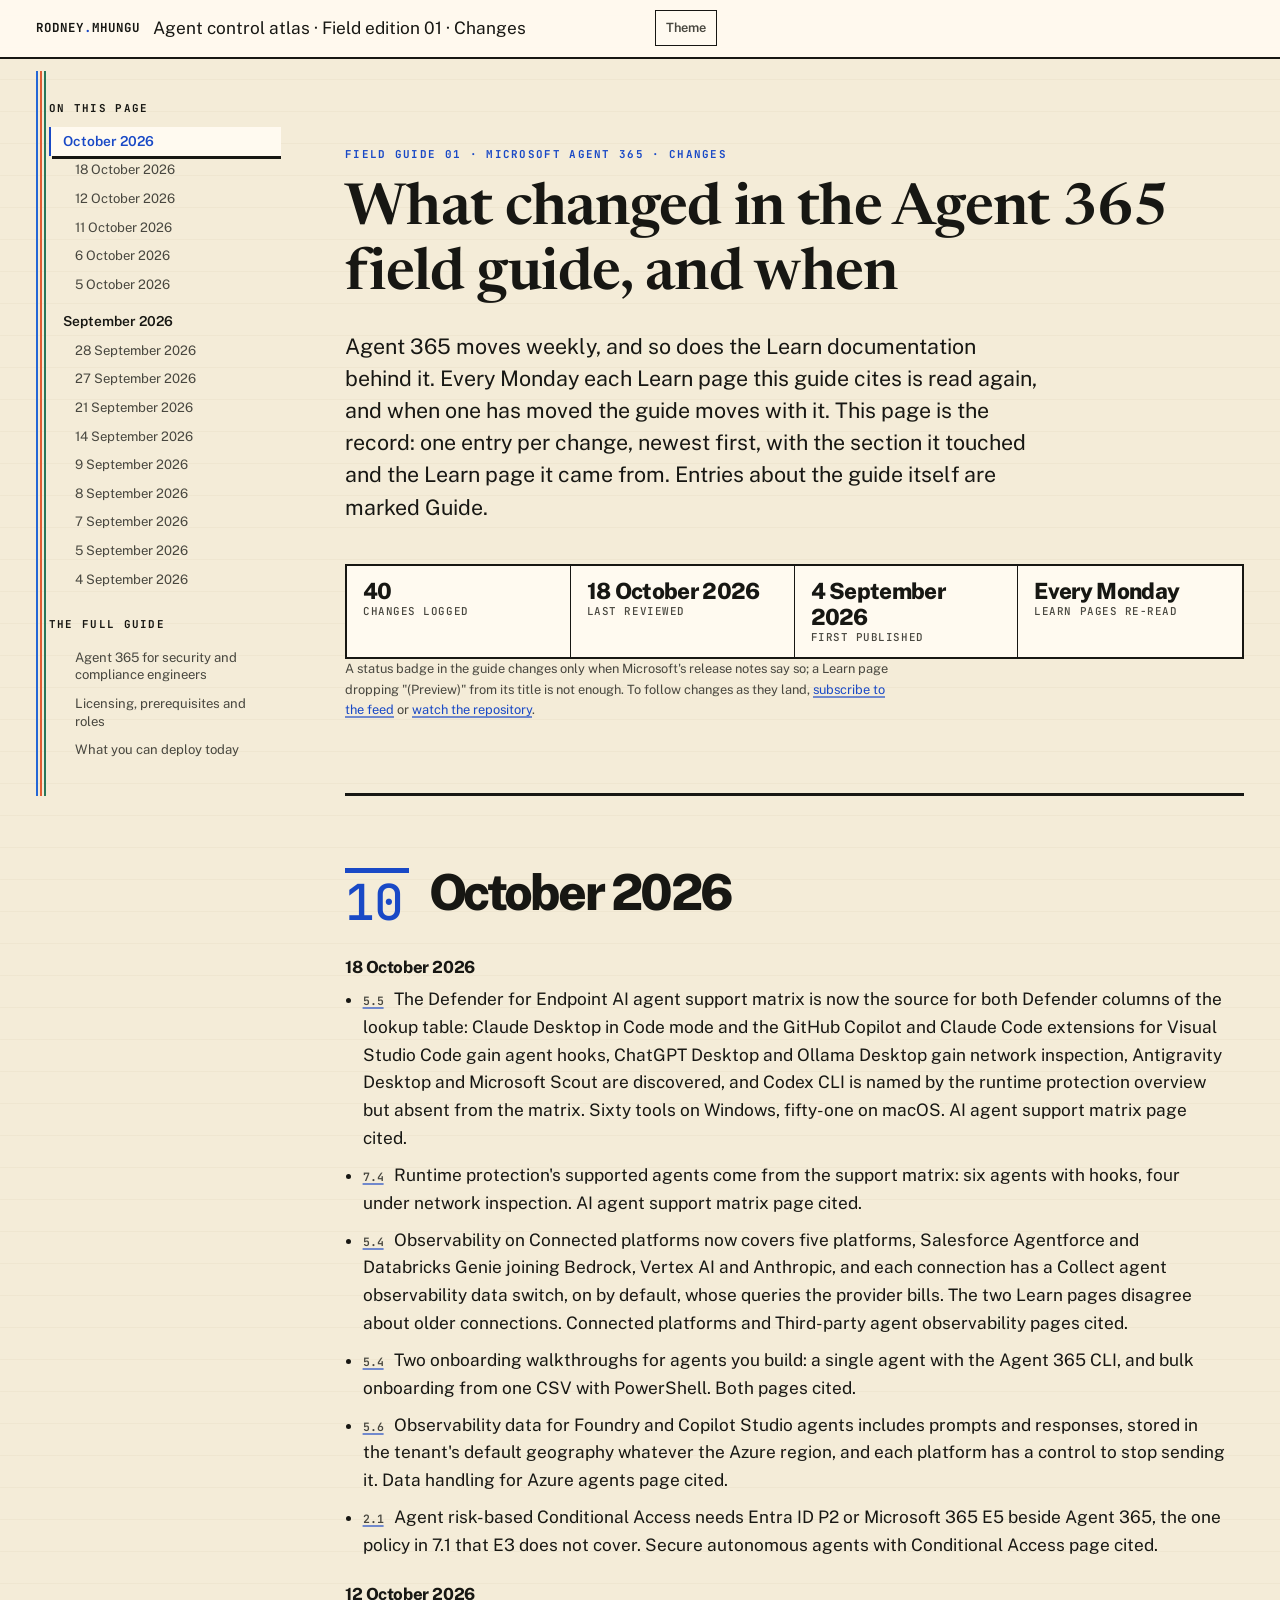
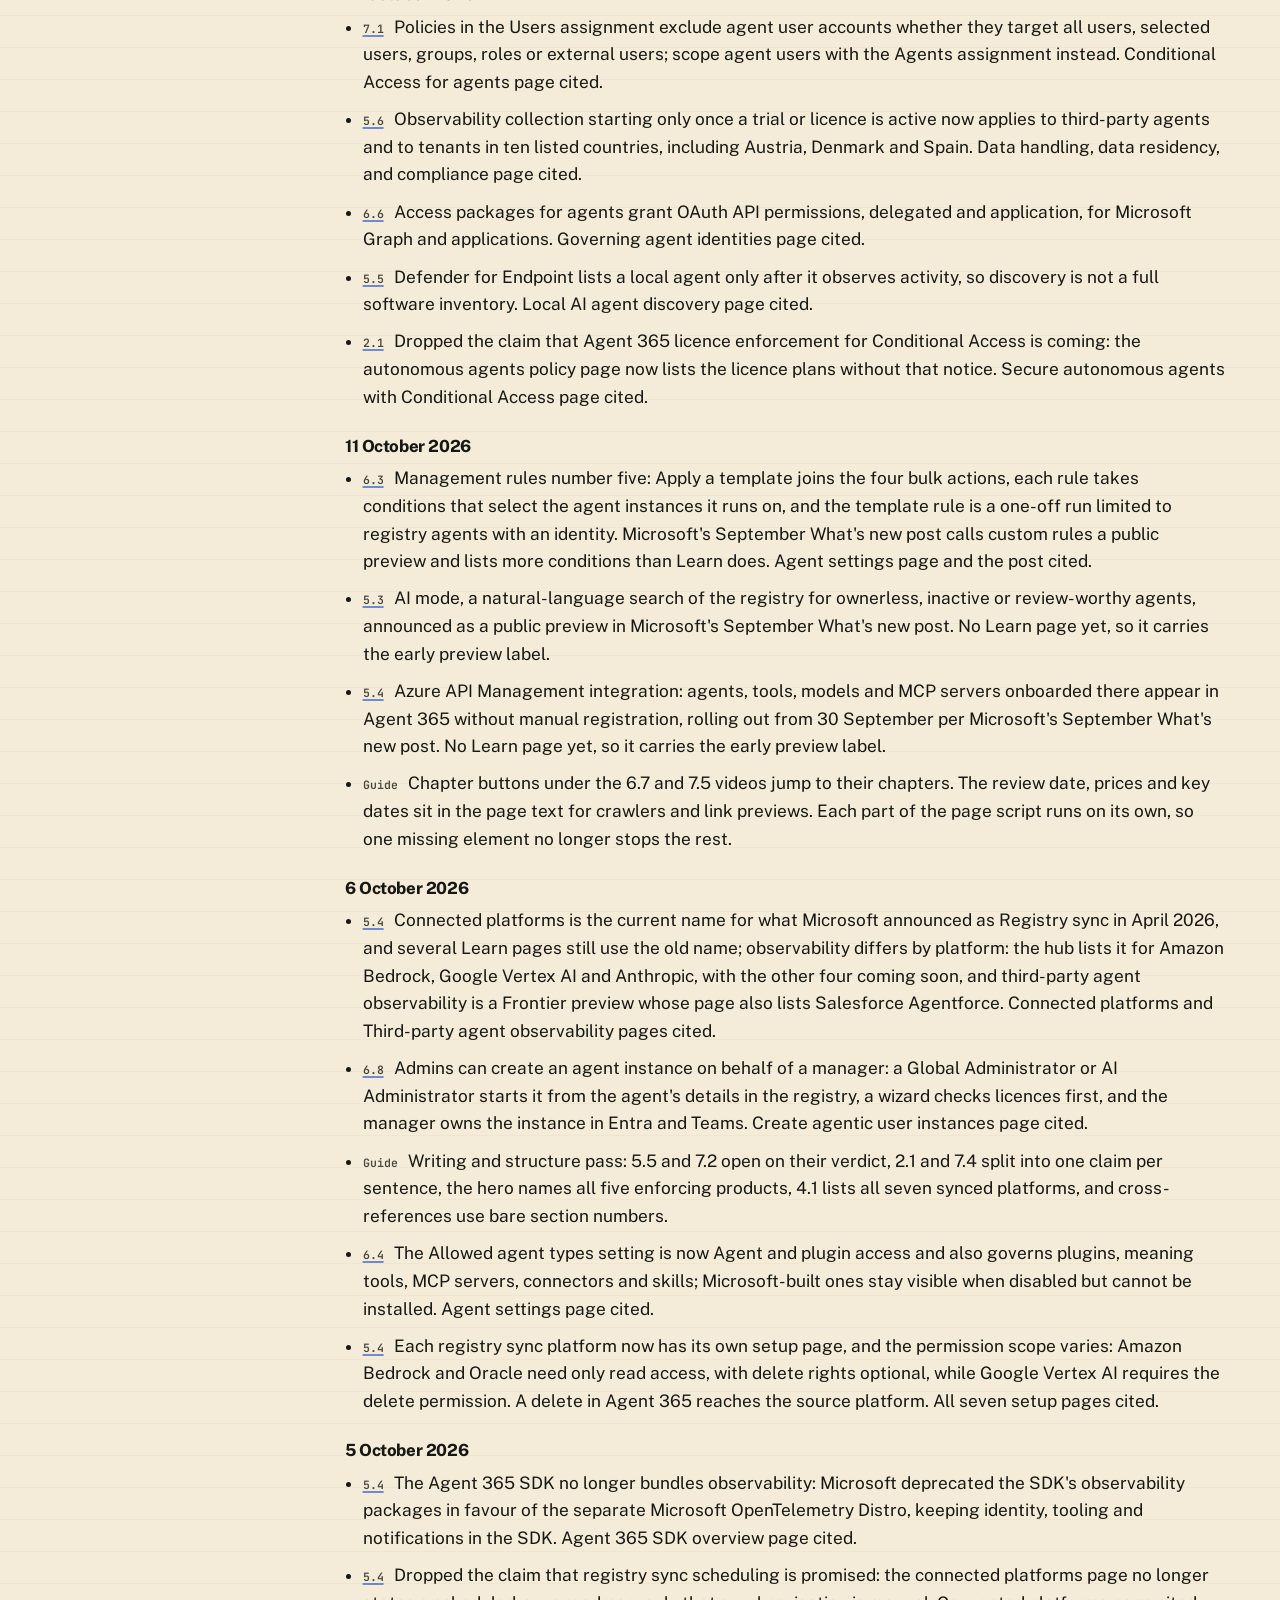
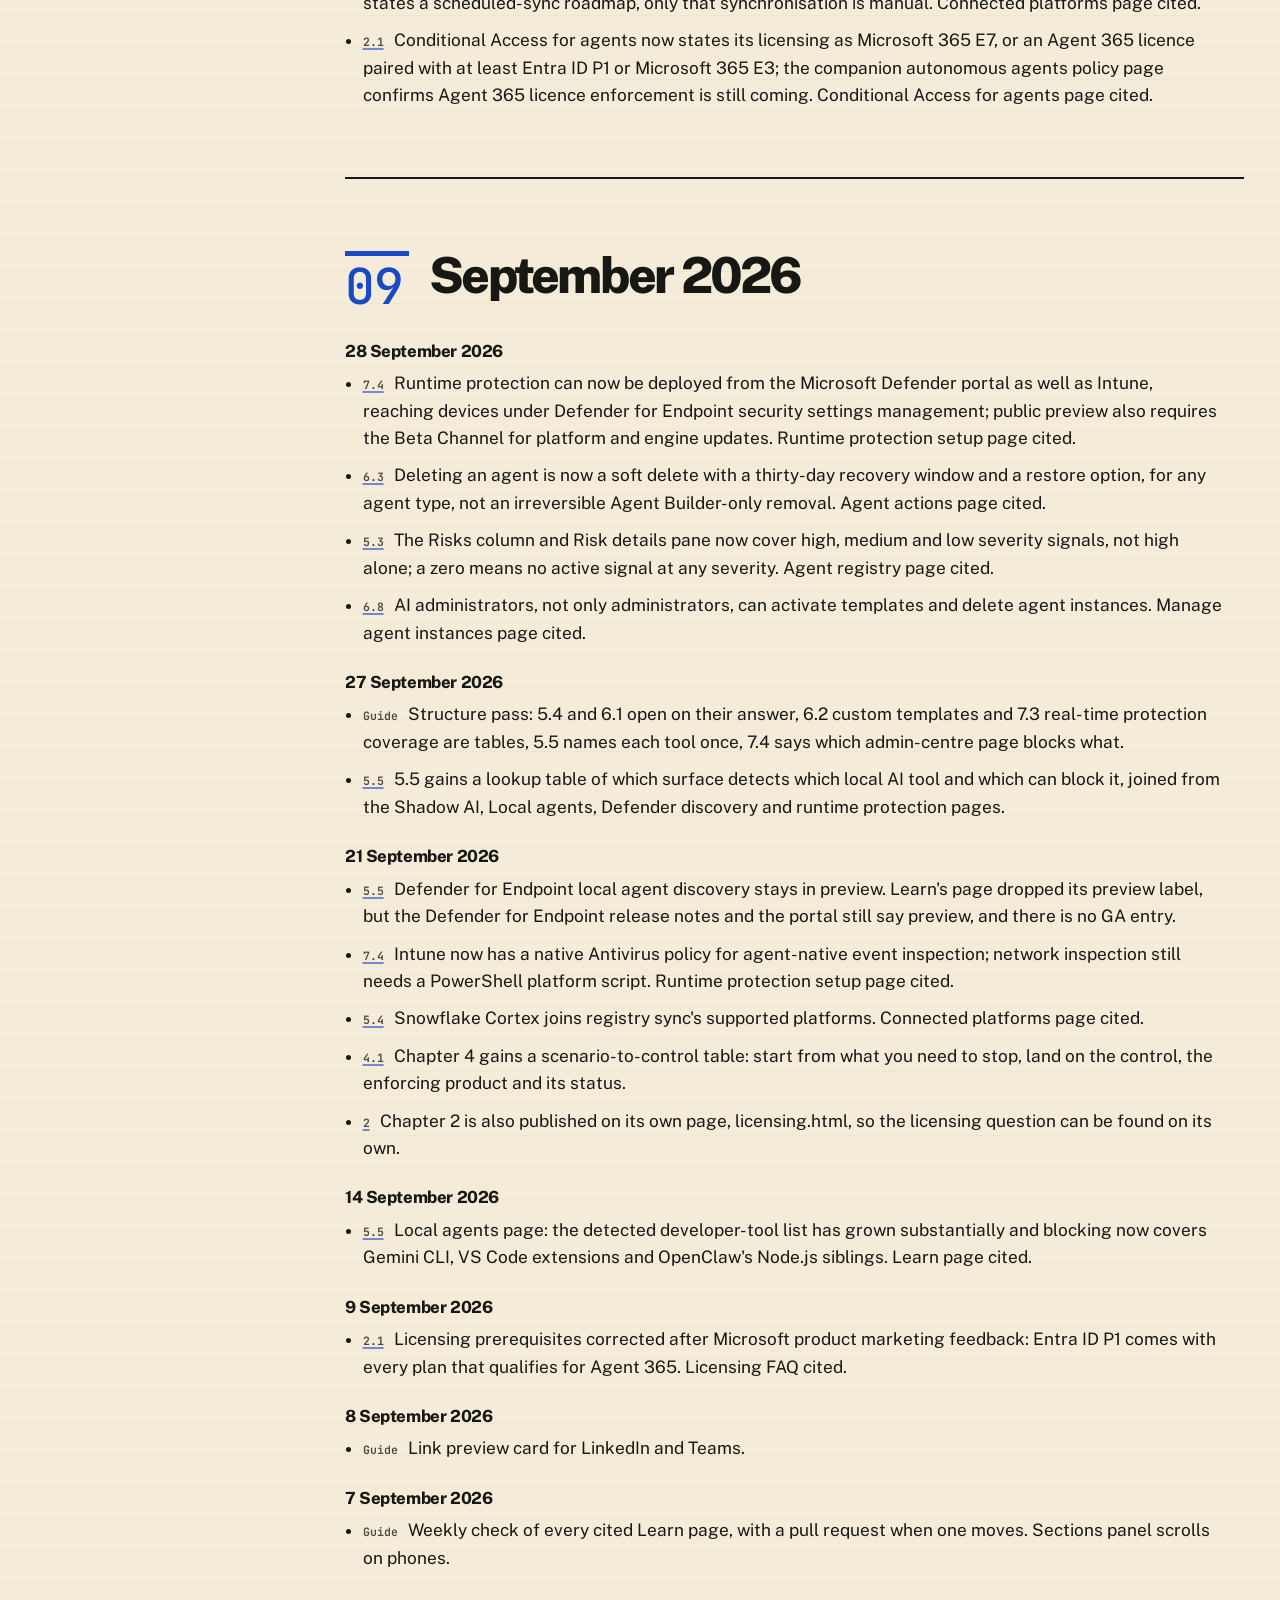
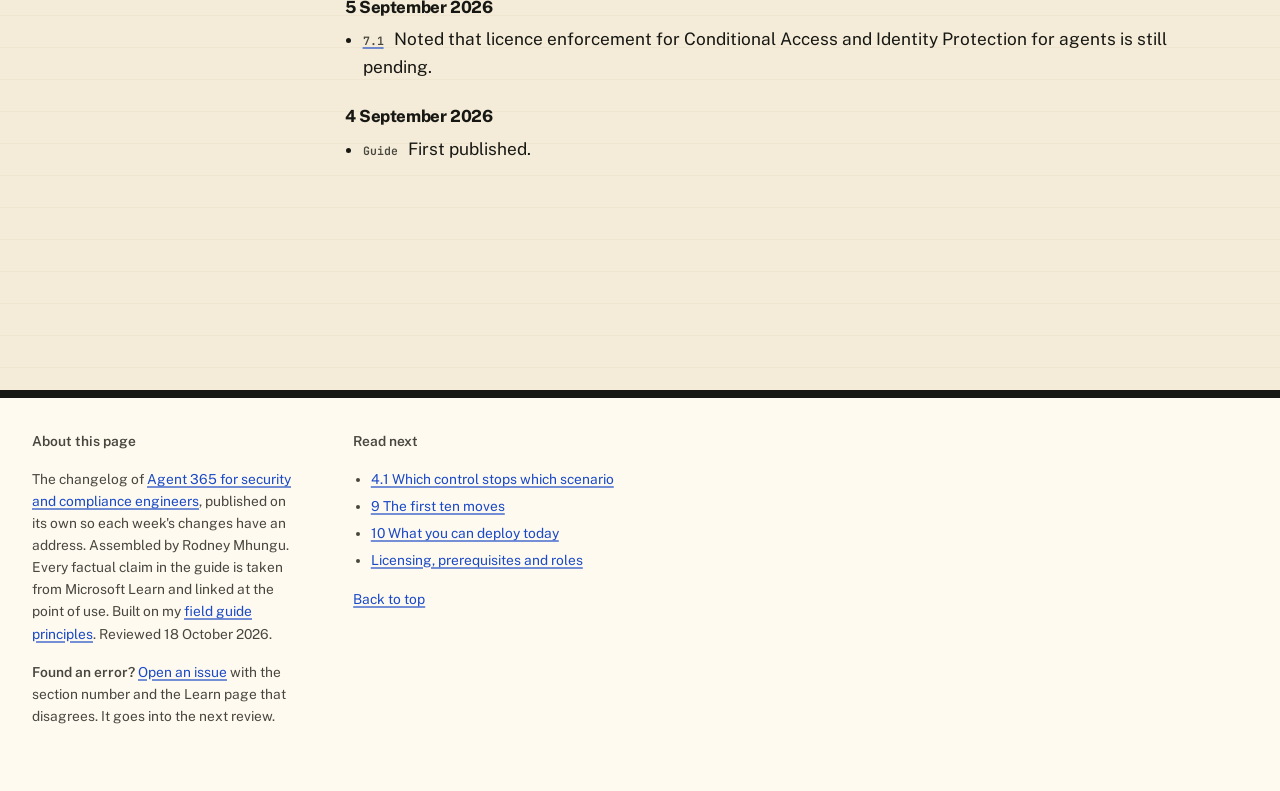
==== changes.html @ fecbea0b "Changelog published as its own page; native LinkedIn post drafted for the week of 19 October changes" ====
<!DOCTYPE html>
<html lang="en-GB">
<head>
<meta charset="utf-8">
<meta name="viewport" content="width=device-width, initial-scale=1">
<meta name="color-scheme" content="light dark">
<meta name="description" content="Every change to the Agent 365 field guide for security and compliance engineers, dated, with the section it touched and the Microsoft Learn page behind it. Updated every Monday.">
<title>What changed in the Agent 365 field guide, and when</title>
<meta property="og:type" content="article">
<meta property="og:site_name" content="rodney.mhungu">
<meta property="og:title" content="What changed in the Agent 365 field guide, and when">
<meta property="og:description" content="Every change to the Agent 365 field guide for security and compliance engineers, dated, with the section it touched and the Microsoft Learn page behind it. Updated every Monday.">
<meta property="og:url" content="https://rodneymhungu.github.io/agent-365-guide/changes.html">
<meta property="og:image" content="https://rodneymhungu.github.io/agent-365-guide/images/og.png">
<meta property="og:image:width" content="1200">
<meta property="og:image:height" content="630">
<meta property="og:image:alt" content="Agent 365 route plate: one request, three control routes. Observe finds it, Govern owns it, Secure stops it.">
<meta name="twitter:card" content="summary_large_image">
<meta name="twitter:title" content="What changed in the Agent 365 field guide, and when">
<meta name="twitter:description" content="Every change to the guide, dated and linked to the Learn page behind it.">
<meta name="twitter:image" content="https://rodneymhungu.github.io/agent-365-guide/images/og.png">
<link rel="canonical" href="https://rodneymhungu.github.io/agent-365-guide/changes.html">
<link rel="alternate" type="application/atom+xml" title="Changes to this guide" href="https://github.com/rodneymhungu/agent-365-guide/commits/main.atom">
<script type="application/ld+json">
{"@context":"https://schema.org","@type":"TechArticle","headline":"What changed in the Agent 365 field guide, and when","description":"Every change to the Agent 365 field guide for security and compliance engineers, dated, with the section it touched and the Microsoft Learn page behind it. Updated every Monday.","url":"https://rodneymhungu.github.io/agent-365-guide/changes.html","image":"https://rodneymhungu.github.io/agent-365-guide/images/og.png","datePublished":"2026-10-21","dateModified":"2026-10-18","inLanguage":"en-GB","author":{"@type":"Person","name":"Rodney Mhungu"},"isPartOf":{"@type":"TechArticle","name":"Agent 365 for security and compliance engineers","url":"https://rodneymhungu.github.io/agent-365-guide/"},"about":["Microsoft Agent 365","Microsoft Entra","Microsoft Purview","Microsoft Defender","Microsoft Intune"]}
</script>

<!-- Status, dates, prices and the changelog live in a365-data.js; read the comment there before editing.
     The list below is a static copy of the changes array, so crawlers and link previews see it without
     JavaScript. scripts/check_pages.py fails when the copy drifts; run it with --fix to regenerate. -->
<script src="a365-data.js"></script>

<link rel="preconnect" href="https://fonts.googleapis.com">
<link rel="preconnect" href="https://fonts.gstatic.com" crossorigin>
<link href="https://fonts.googleapis.com/css2?family=Newsreader:ital,opsz,wght@0,6..72,400;0,6..72,500;0,6..72,600;0,6..72,700;1,6..72,400&amp;family=Public+Sans:ital,wght@0,400..900;1,400..900&amp;family=JetBrains+Mono:wght@400;500;600&amp;display=swap" rel="stylesheet">

<link rel="stylesheet" href="guide.css">
</head>
<body class="changes-page">

<header class="topbar">
  <div class="in">
    <a class="brand" href="index.html">rodney<span>.</span>mhungu</a>
    <span class="field-id">Agent control atlas · Field edition 01 · Changes</span>
    <span class="count" id="count" aria-live="polite"></span>
    <button class="theme-btn" id="theme" type="button" aria-label="Toggle colour theme">Theme</button>
    <button class="toc-toggle" id="toc-toggle" type="button" aria-expanded="false" aria-controls="toc">Sections</button>
  </div>
</header>

<div class="shell">
<nav class="toc" id="toc" aria-label="Contents">
  <p class="k">On this page</p>
  <ol id="toc-list"></ol>
  <p class="k" style="margin-block-start:1.4rem">The full guide</p>
  <ol>
    <li class="l3"><a href="index.html">Agent 365 for security and compliance engineers</a></li>
    <li class="l3"><a href="licensing.html">Licensing, prerequisites and roles</a></li>
    <li class="l3"><a href="index.html#s10">What you can deploy today</a></li>
  </ol>
</nav>

<main id="top">
<article>

<section class="top" id="s0">
  <p class="eyebrow">Field guide 01 · Microsoft Agent 365 · Changes</p>
  <h1>What changed in the Agent 365 field guide, and when</h1>
  <p class="lede">Agent 365 moves weekly, and so does the Learn documentation behind it. Every Monday each Learn page this guide cites is read again, and when one has moved the guide moves with it. This page is the record: one entry per change, newest first, with the section it touched and the Learn page it came from. Entries about the guide itself are marked Guide.</p>
  <div class="field-stats" aria-label="Page summary">
    <span><b data-static="changes-count">40</b> changes logged</span>
    <span><b data-val="reviewed">18 October 2026</b> last reviewed</span>
    <span><b>4 September 2026</b> first published</span>
    <span><b>Every Monday</b> Learn pages re-read</span>
  </div>
  <p class="muted small">A status badge in the guide changes only when Microsoft's release notes say so; a Learn page dropping "(Preview)" from its title is not enough. To follow changes as they land, <a href="https://github.com/rodneymhungu/agent-365-guide/commits/main.atom">subscribe to the feed</a> or <a href="https://github.com/rodneymhungu/agent-365-guide" target="_blank" rel="noopener">watch the repository</a>.</p>
</section>

<!-- changes:start -->
<section class="block" id="m2026-10">
  <div class="shead"><span class="n">10</span><h2>October 2026</h2></div>
  <section id="d2026-10-18">
  <h3>18 October 2026</h3>
  <ul class="changes">
    <li><b><a href="index.html#s5-5">5.5</a></b> The Defender for Endpoint AI agent support matrix is now the source for both Defender columns of the lookup table: Claude Desktop in Code mode and the GitHub Copilot and Claude Code extensions for Visual Studio Code gain agent hooks, ChatGPT Desktop and Ollama Desktop gain network inspection, Antigravity Desktop and Microsoft Scout are discovered, and Codex CLI is named by the runtime protection overview but absent from the matrix. Sixty tools on Windows, fifty-one on macOS. AI agent support matrix page cited.</li>
    <li><b><a href="index.html#s7-4">7.4</a></b> Runtime protection's supported agents come from the support matrix: six agents with hooks, four under network inspection. AI agent support matrix page cited.</li>
    <li><b><a href="index.html#s5-4">5.4</a></b> Observability on Connected platforms now covers five platforms, Salesforce Agentforce and Databricks Genie joining Bedrock, Vertex AI and Anthropic, and each connection has a Collect agent observability data switch, on by default, whose queries the provider bills. The two Learn pages disagree about older connections. Connected platforms and Third-party agent observability pages cited.</li>
    <li><b><a href="index.html#s5-4">5.4</a></b> Two onboarding walkthroughs for agents you build: a single agent with the Agent 365 CLI, and bulk onboarding from one CSV with PowerShell. Both pages cited.</li>
    <li><b><a href="index.html#s5-6">5.6</a></b> Observability data for Foundry and Copilot Studio agents includes prompts and responses, stored in the tenant's default geography whatever the Azure region, and each platform has a control to stop sending it. Data handling for Azure agents page cited.</li>
    <li><b><a href="index.html#s2-1">2.1</a></b> Agent risk-based Conditional Access needs Entra ID P2 or Microsoft 365 E5 beside Agent 365, the one policy in 7.1 that E3 does not cover. Secure autonomous agents with Conditional Access page cited.</li>
  </ul>
  </section>
  <section id="d2026-10-12">
  <h3>12 October 2026</h3>
  <ul class="changes">
    <li><b><a href="index.html#s7-1">7.1</a></b> Policies in the Users assignment exclude agent user accounts whether they target all users, selected users, groups, roles or external users; scope agent users with the Agents assignment instead. Conditional Access for agents page cited.</li>
    <li><b><a href="index.html#s5-6">5.6</a></b> Observability collection starting only once a trial or licence is active now applies to third-party agents and to tenants in ten listed countries, including Austria, Denmark and Spain. Data handling, data residency, and compliance page cited.</li>
    <li><b><a href="index.html#s6-6">6.6</a></b> Access packages for agents grant OAuth API permissions, delegated and application, for Microsoft Graph and applications. Governing agent identities page cited.</li>
    <li><b><a href="index.html#s5-5">5.5</a></b> Defender for Endpoint lists a local agent only after it observes activity, so discovery is not a full software inventory. Local AI agent discovery page cited.</li>
    <li><b><a href="index.html#s2-1">2.1</a></b> Dropped the claim that Agent 365 licence enforcement for Conditional Access is coming: the autonomous agents policy page now lists the licence plans without that notice. Secure autonomous agents with Conditional Access page cited.</li>
  </ul>
  </section>
  <section id="d2026-10-11">
  <h3>11 October 2026</h3>
  <ul class="changes">
    <li><b><a href="index.html#s6-3">6.3</a></b> Management rules number five: Apply a template joins the four bulk actions, each rule takes conditions that select the agent instances it runs on, and the template rule is a one-off run limited to registry agents with an identity. Microsoft's September What's new post calls custom rules a public preview and lists more conditions than Learn does. Agent settings page and the post cited.</li>
    <li><b><a href="index.html#s5-3">5.3</a></b> AI mode, a natural-language search of the registry for ownerless, inactive or review-worthy agents, announced as a public preview in Microsoft's September What's new post. No Learn page yet, so it carries the early preview label.</li>
    <li><b><a href="index.html#s5-4">5.4</a></b> Azure API Management integration: agents, tools, models and MCP servers onboarded there appear in Agent 365 without manual registration, rolling out from 30 September per Microsoft's September What's new post. No Learn page yet, so it carries the early preview label.</li>
    <li><b>Guide</b> Chapter buttons under the 6.7 and 7.5 videos jump to their chapters. The review date, prices and key dates sit in the page text for crawlers and link previews. Each part of the page script runs on its own, so one missing element no longer stops the rest.</li>
  </ul>
  </section>
  <section id="d2026-10-06">
  <h3>6 October 2026</h3>
  <ul class="changes">
    <li><b><a href="index.html#s5-4">5.4</a></b> Connected platforms is the current name for what Microsoft announced as Registry sync in April 2026, and several Learn pages still use the old name; observability differs by platform: the hub lists it for Amazon Bedrock, Google Vertex AI and Anthropic, with the other four coming soon, and third-party agent observability is a Frontier preview whose page also lists Salesforce Agentforce. Connected platforms and Third-party agent observability pages cited.</li>
    <li><b><a href="index.html#s6-8">6.8</a></b> Admins can create an agent instance on behalf of a manager: a Global Administrator or AI Administrator starts it from the agent's details in the registry, a wizard checks licences first, and the manager owns the instance in Entra and Teams. Create agentic user instances page cited.</li>
    <li><b>Guide</b> Writing and structure pass: 5.5 and 7.2 open on their verdict, 2.1 and 7.4 split into one claim per sentence, the hero names all five enforcing products, 4.1 lists all seven synced platforms, and cross-references use bare section numbers.</li>
    <li><b><a href="index.html#s6-4">6.4</a></b> The Allowed agent types setting is now Agent and plugin access and also governs plugins, meaning tools, MCP servers, connectors and skills; Microsoft-built ones stay visible when disabled but cannot be installed. Agent settings page cited.</li>
    <li><b><a href="index.html#s5-4">5.4</a></b> Each registry sync platform now has its own setup page, and the permission scope varies: Amazon Bedrock and Oracle need only read access, with delete rights optional, while Google Vertex AI requires the delete permission. A delete in Agent 365 reaches the source platform. All seven setup pages cited.</li>
  </ul>
  </section>
  <section id="d2026-10-05">
  <h3>5 October 2026</h3>
  <ul class="changes">
    <li><b><a href="index.html#s5-4">5.4</a></b> The Agent 365 SDK no longer bundles observability: Microsoft deprecated the SDK's observability packages in favour of the separate Microsoft OpenTelemetry Distro, keeping identity, tooling and notifications in the SDK. Agent 365 SDK overview page cited.</li>
    <li><b><a href="index.html#s5-4">5.4</a></b> Dropped the claim that registry sync scheduling is promised: the connected platforms page no longer states a scheduled-sync roadmap, only that synchronisation is manual. Connected platforms page cited.</li>
    <li><b><a href="index.html#s2-1">2.1</a></b> Conditional Access for agents now states its licensing as Microsoft 365 E7, or an Agent 365 licence paired with at least Entra ID P1 or Microsoft 365 E3; the companion autonomous agents policy page confirms Agent 365 licence enforcement is still coming. Conditional Access for agents page cited.</li>
  </ul>
  </section>
</section>
<section class="block" id="m2026-09">
  <div class="shead"><span class="n">09</span><h2>September 2026</h2></div>
  <section id="d2026-09-28">
  <h3>28 September 2026</h3>
  <ul class="changes">
    <li><b><a href="index.html#s7-4">7.4</a></b> Runtime protection can now be deployed from the Microsoft Defender portal as well as Intune, reaching devices under Defender for Endpoint security settings management; public preview also requires the Beta Channel for platform and engine updates. Runtime protection setup page cited.</li>
    <li><b><a href="index.html#s6-3">6.3</a></b> Deleting an agent is now a soft delete with a thirty-day recovery window and a restore option, for any agent type, not an irreversible Agent Builder-only removal. Agent actions page cited.</li>
    <li><b><a href="index.html#s5-3">5.3</a></b> The Risks column and Risk details pane now cover high, medium and low severity signals, not high alone; a zero means no active signal at any severity. Agent registry page cited.</li>
    <li><b><a href="index.html#s6-8">6.8</a></b> AI administrators, not only administrators, can activate templates and delete agent instances. Manage agent instances page cited.</li>
  </ul>
  </section>
  <section id="d2026-09-27">
  <h3>27 September 2026</h3>
  <ul class="changes">
    <li><b>Guide</b> Structure pass: 5.4 and 6.1 open on their answer, 6.2 custom templates and 7.3 real-time protection coverage are tables, 5.5 names each tool once, 7.4 says which admin-centre page blocks what.</li>
    <li><b><a href="index.html#s5-5">5.5</a></b> 5.5 gains a lookup table of which surface detects which local AI tool and which can block it, joined from the Shadow AI, Local agents, Defender discovery and runtime protection pages.</li>
  </ul>
  </section>
  <section id="d2026-09-21">
  <h3>21 September 2026</h3>
  <ul class="changes">
    <li><b><a href="index.html#s5-5">5.5</a></b> Defender for Endpoint local agent discovery stays in preview. Learn's page dropped its preview label, but the Defender for Endpoint release notes and the portal still say preview, and there is no GA entry.</li>
    <li><b><a href="index.html#s7-4">7.4</a></b> Intune now has a native Antivirus policy for agent-native event inspection; network inspection still needs a PowerShell platform script. Runtime protection setup page cited.</li>
    <li><b><a href="index.html#s5-4">5.4</a></b> Snowflake Cortex joins registry sync's supported platforms. Connected platforms page cited.</li>
    <li><b><a href="index.html#s4-1">4.1</a></b> Chapter 4 gains a scenario-to-control table: start from what you need to stop, land on the control, the enforcing product and its status.</li>
    <li><b><a href="index.html#s2">2</a></b> Chapter 2 is also published on its own page, licensing.html, so the licensing question can be found on its own.</li>
  </ul>
  </section>
  <section id="d2026-09-14">
  <h3>14 September 2026</h3>
  <ul class="changes">
    <li><b><a href="index.html#s5-5">5.5</a></b> Local agents page: the detected developer-tool list has grown substantially and blocking now covers Gemini CLI, VS Code extensions and OpenClaw's Node.js siblings. Learn page cited.</li>
  </ul>
  </section>
  <section id="d2026-09-09">
  <h3>9 September 2026</h3>
  <ul class="changes">
    <li><b><a href="index.html#s2-1">2.1</a></b> Licensing prerequisites corrected after Microsoft product marketing feedback: Entra ID P1 comes with every plan that qualifies for Agent 365. Licensing FAQ cited.</li>
  </ul>
  </section>
  <section id="d2026-09-08">
  <h3>8 September 2026</h3>
  <ul class="changes">
    <li><b>Guide</b> Link preview card for LinkedIn and Teams.</li>
  </ul>
  </section>
  <section id="d2026-09-07">
  <h3>7 September 2026</h3>
  <ul class="changes">
    <li><b>Guide</b> Weekly check of every cited Learn page, with a pull request when one moves. Sections panel scrolls on phones.</li>
  </ul>
  </section>
  <section id="d2026-09-05">
  <h3>5 September 2026</h3>
  <ul class="changes">
    <li><b><a href="index.html#s7-1">7.1</a></b> Noted that licence enforcement for Conditional Access and Identity Protection for agents is still pending.</li>
  </ul>
  </section>
  <section id="d2026-09-04">
  <h3>4 September 2026</h3>
  <ul class="changes">
    <li><b>Guide</b> First published.</li>
  </ul>
  </section>
</section>
<!-- changes:end -->

</article>
</main>
</div>

<footer>
  <div class="in">
    <div>
      <p><strong>About this page</strong></p>
      <p>The changelog of <a href="index.html">Agent 365 for security and compliance engineers</a>, published on its own so each week's changes have an address. Assembled by Rodney Mhungu. Every factual claim in the guide is taken from Microsoft Learn and linked at the point of use. Built on my <a href="https://github.com/rodneymhungu/field-guide-principles" target="_blank" rel="noopener">field guide principles</a>. Reviewed <span data-val="reviewed">18 October 2026</span>.</p>
      <p><strong>Found an error?</strong> <a href="https://github.com/rodneymhungu/agent-365-guide/issues/new?title=Correction%3A%20&amp;labels=correction" target="_blank" rel="noopener">Open an issue</a> with the section number and the Learn page that disagrees. It goes into the next review.</p>
    </div>
    <div>
      <p><strong>Read next</strong></p>
      <ul>
        <li><a href="index.html#s4-1">4.1 Which control stops which scenario</a></li>
        <li><a href="index.html#s9">9 The first ten moves</a></li>
        <li><a href="index.html#s10">10 What you can deploy today</a></li>
        <li><a href="licensing.html">Licensing, prerequisites and roles</a></li>
      </ul>
      <p><a href="#top">Back to top</a></p>
    </div>
  </div>
</footer>

<script src="guide.js"></script>
<!-- Privacy-friendly analytics (GoatCounter): page views, no cookies. -->
<script
  data-goatcounter="https://rodneymhungu.goatcounter.com/count"
  async
  src="https://gc.zgo.at/count.js"></script>
</body>
</html>
---- guide.css ----
/* === TOKENS === */
:root{
  --paper:#fbfaf7;
  --paper-2:#f2f0ea;
  --paper-3:#e9e6de;
  --ink:#151a22;
  --ink-2:#4b5563;
  --ink-3:#7a8290;
  --rule:#d9d5cb;
  --accent:#0f4c81;
  --accent-2:#0b3a63;
  --accent-soft:#e6eef7;
  --ga:#1f6f43;      --ga-bg:#e4f1e8;
  --pre:#8a5a00;     --pre-bg:#fbefd6;
  --fro:#6b2fa0;     --fro-bg:#efe6f8;
  --road:#7a2e2e;    --road-bg:#f8e6e6;
  --code-bg:#f0eee8;
  --shadow:0 1px 0 rgba(21,26,34,.06), 0 8px 24px -16px rgba(21,26,34,.25);

  --serif:"Newsreader","Iowan Old Style","Palatino Linotype",Georgia,serif;
  --sans:"Public Sans","Segoe UI",Helvetica,Arial,sans-serif;
  --mono:"JetBrains Mono",ui-monospace,"Cascadia Mono",Consolas,monospace;

  --toc-w:270px;
  --measure:68ch;
  --gap:clamp(1rem,2vw,1.75rem);
}
@media (prefers-color-scheme: dark){
  :root:not([data-theme="light"]){
    --paper:#111418; --paper-2:#171b21; --paper-3:#1f242c;
    --ink:#ecebe6; --ink-2:#b8bcc4; --ink-3:#8b919b; --rule:#2b313a;
    --accent:#7fb3e6; --accent-2:#a9cdf2; --accent-soft:#182636;
    --ga:#7fd39c; --ga-bg:#14301f; --pre:#f2c56b; --pre-bg:#3a2a08;
    --fro:#c9a3f0; --fro-bg:#2c1a40; --road:#f0a3a3; --road-bg:#3d1c1c;
    --code-bg:#1a1f26; --shadow:0 1px 0 rgba(0,0,0,.3), 0 8px 24px -16px rgba(0,0,0,.7);
  }
}
:root[data-theme="dark"]{
  --paper:#111418; --paper-2:#171b21; --paper-3:#1f242c;
  --ink:#ecebe6; --ink-2:#b8bcc4; --ink-3:#8b919b; --rule:#2b313a;
  --accent:#7fb3e6; --accent-2:#a9cdf2; --accent-soft:#182636;
  --ga:#7fd39c; --ga-bg:#14301f; --pre:#f2c56b; --pre-bg:#3a2a08;
  --fro:#c9a3f0; --fro-bg:#2c1a40; --road:#f0a3a3; --road-bg:#3d1c1c;
  --code-bg:#1a1f26; --shadow:0 1px 0 rgba(0,0,0,.3), 0 8px 24px -16px rgba(0,0,0,.7);
}

/* === BASE === */
*,*::before,*::after{box-sizing:border-box}
html{scroll-behavior:auto;-webkit-text-size-adjust:100%;scroll-padding-top:5.5rem}
body{
  margin:0;background:var(--paper);color:var(--ink);
  font-family:var(--sans);font-size:clamp(.98rem,.93rem + .25vw,1.08rem);line-height:1.6;
  background-image:radial-gradient(rgba(21,26,34,.045) 1px,transparent 1px);
  background-size:22px 22px;
}
:root[data-theme="dark"] body{background-image:radial-gradient(rgba(255,255,255,.04) 1px,transparent 1px)}
@media (prefers-color-scheme: dark){:root:not([data-theme="light"]) body{background-image:radial-gradient(rgba(255,255,255,.04) 1px,transparent 1px)}}
a{color:var(--accent);text-decoration:underline;text-decoration-thickness:1px;text-underline-offset:.16em;text-decoration-color:color-mix(in srgb,var(--accent) 45%,transparent)}
a:hover{color:var(--accent-2);text-decoration-color:currentColor}
a:focus-visible,button:focus-visible,input:focus-visible{outline:2px solid var(--accent);outline-offset:2px;border-radius:2px}
h1,h2,h3,h4{font-family:var(--serif);font-weight:600;line-height:1.12;letter-spacing:-.012em;margin:0;color:var(--ink)}
h1{font-size:clamp(2.1rem,1.4rem + 3vw,3.6rem);font-weight:600}
h2{font-size:clamp(1.6rem,1.2rem + 1.5vw,2.3rem);margin-block:0 .8rem}
h3{font-size:clamp(1.22rem,1.05rem + .6vw,1.5rem);margin-block:2.2rem .6rem}
h4{font-size:1.05rem;font-family:var(--sans);font-weight:700;letter-spacing:.01em;margin-block:1.8rem .5rem;color:var(--ink)}
p{margin:0 0 1rem;max-width:var(--measure)}
ul,ol{margin:0 0 1.1rem;padding-inline-start:1.35rem;max-width:var(--measure)}
li{margin-block-end:.4rem}
strong{font-weight:600}
code{font-family:var(--mono);font-size:.88em;background:var(--code-bg);padding:.08em .38em;border-radius:3px}
pre{font-family:var(--mono);font-size:.88rem;background:var(--code-bg);border:1px solid var(--rule);border-radius:6px;padding:.9rem 1.1rem;overflow-x:auto;max-width:var(--measure);line-height:1.5}
pre code{background:none;padding:0}
hr{border:0;border-block-start:1px solid var(--rule);margin:0}
.muted{color:var(--ink-2)}

/* === STATUS === */
.badge{display:inline-block;font-family:var(--sans);font-size:.68rem;font-weight:700;letter-spacing:.08em;text-transform:uppercase;padding:.18em .55em;border-radius:3px;vertical-align:.18em;margin-inline-start:.45em;white-space:nowrap;border:1px solid transparent}
.st{font-weight:600;padding:.05em .3em;border-radius:3px}
.t-ga{color:var(--ga);background:var(--ga-bg)}
.t-preview{color:var(--pre);background:var(--pre-bg)}
.t-frontier{color:var(--fro);background:var(--fro-bg)}
.t-roadmap{color:var(--road);background:var(--road-bg)}
.legend{display:flex;flex-wrap:wrap;gap:.5rem 1.1rem;font-size:.8rem;color:var(--ink-2);margin-block:.4rem 0}
.legend .badge{margin:0 .35em 0 0}

/* === LAYOUT === */
.topbar{
  position:sticky;top:0;z-index:20;background:color-mix(in srgb,var(--paper) 88%,transparent);
  backdrop-filter:blur(10px);-webkit-backdrop-filter:blur(10px);border-block-end:1px solid var(--rule);
}
.topbar .in{display:flex;align-items:center;gap:1rem;padding:.55rem clamp(1rem,3vw,2rem);max-width:1400px;margin-inline:auto}
.brand{font-family:var(--serif);font-weight:700;font-size:1.05rem;text-decoration:none;color:var(--ink);letter-spacing:-.01em;white-space:nowrap}
.brand span{color:var(--accent)}
.count{font-size:.78rem;color:var(--ink-2);white-space:nowrap;min-width:6.5rem;text-align:right}
.toggle{display:inline-flex;align-items:center;gap:.5rem;font-size:.82rem;font-weight:600;color:var(--ink-2);cursor:pointer;user-select:none;white-space:nowrap}
.toggle input{appearance:none;width:34px;height:20px;border-radius:999px;background:var(--paper-3);border:1px solid var(--rule);position:relative;cursor:pointer;margin:0;transition:background .2s}
.toggle input::after{content:"";position:absolute;top:2px;left:2px;width:14px;height:14px;border-radius:50%;background:var(--ink-3);transition:transform .2s,background .2s}
.toggle input:checked{background:var(--ga-bg);border-color:var(--ga)}
.toggle input:checked::after{transform:translateX(14px);background:var(--ga)}
.theme-btn{font:inherit;font-size:.8rem;font-weight:600;color:var(--ink-2);background:none;border:1px solid var(--rule);border-radius:6px;padding:.35rem .6rem;cursor:pointer}
.theme-btn:hover{color:var(--ink);border-color:var(--ink-3)}

.shell{display:grid;grid-template-columns:var(--toc-w) minmax(0,1fr);gap:clamp(1.5rem,4vw,4rem);max-width:1400px;margin-inline:auto;padding:0 clamp(1rem,3vw,2rem)}
.toc{position:sticky;top:4.2rem;align-self:start;max-height:calc(100vh - 5rem);overflow:auto;padding:1.6rem 0 2rem;font-size:.86rem;scrollbar-width:thin}
.toc .k{font-family:var(--sans);font-size:.68rem;font-weight:700;letter-spacing:.12em;text-transform:uppercase;color:var(--ink-3);margin-block:0 .6rem}
.toc ol{list-style:none;margin:0;padding:0}
.toc li{margin:0}
.toc a{display:block;text-decoration:none;color:var(--ink-2);padding:.28rem .6rem .28rem .75rem;border-inline-start:2px solid transparent;line-height:1.35}
.toc a:hover{color:var(--ink);background:var(--paper-2)}
.toc a[aria-current="true"]{color:var(--accent);border-color:var(--accent);background:var(--accent-soft);font-weight:600}
.toc li.l2 > a{font-weight:600;color:var(--ink);margin-block-start:.5rem}
.toc li.l3 > a{padding-inline-start:1.5rem;font-size:.82rem}
.toc li.l2 > a[aria-current="true"]{color:var(--accent)}
.toc .num{display:inline-block;min-width:1.7em;color:var(--ink-3);font-family:var(--mono);font-size:.72rem}
.toc-toggle{display:none}

main{padding-block:2rem 5rem;min-width:0}
article section{scroll-margin-top:5rem}
section.top{padding-block:1rem 2.6rem;border-block-end:1px solid var(--rule);margin-block-end:2.4rem}
.block{padding-block:.5rem 2.6rem;border-block-end:1px solid var(--rule);margin-block-end:2.4rem}
.block:last-of-type{border:0}
.eyebrow{font-family:var(--sans);font-size:.72rem;font-weight:700;letter-spacing:.14em;text-transform:uppercase;color:var(--accent);margin-block:0 .6rem}
.lede{font-family:var(--serif);font-size:clamp(1.15rem,1rem + .6vw,1.42rem);line-height:1.45;color:var(--ink-2);max-width:60ch;margin-block:1rem 0}
.meta{display:flex;flex-wrap:wrap;gap:.6rem 1.4rem;font-size:.8rem;color:var(--ink-2);margin-block-start:1.6rem}
.meta b{color:var(--ink);font-weight:600}

/* Section head */
.shead{display:grid;grid-template-columns:auto 1fr;gap:1.1rem;align-items:baseline;margin-block-end:1.1rem}
.shead .n{font-family:var(--serif);font-size:clamp(2.2rem,1.6rem + 2.6vw,3.6rem);font-weight:600;color:var(--ink-3);line-height:.9;letter-spacing:-.03em}

/* Tables */
.tbl{overflow-x:auto;margin:1.2rem 0 1.6rem;border:1px solid var(--rule);border-radius:6px;background:var(--paper-2);box-shadow:var(--shadow)}
.tbl.wide table{min-width:760px} /* five-column lookups scroll inside the frame on a phone instead of squeezing */
table{width:100%;border-collapse:collapse;font-size:.9rem}
th,td{text-align:left;padding:.55rem .75rem;border-block-end:1px solid var(--rule);vertical-align:top}
th{font-family:var(--sans);font-size:.7rem;letter-spacing:.09em;text-transform:uppercase;color:var(--ink-2);background:var(--paper-3);font-weight:700}
tbody tr:last-child td{border:0}
td.y{color:var(--ga);font-weight:600}
td.n{color:var(--ink-3)}

/* Callouts */
.note{border-inline-start:3px solid var(--accent);background:var(--accent-soft);padding:.8rem 1rem;border-radius:0 6px 6px 0;margin:1.2rem 0;max-width:var(--measure);font-size:.95rem}
.note p:last-child{margin:0}

/* Figures */
figure{margin:1.6rem 0 2rem;max-width:min(100%,900px)}
figure .frame{border:1px solid var(--rule);border-radius:8px;background:var(--paper-2);padding:clamp(.6rem,1.5vw,1.2rem);box-shadow:var(--shadow)}
figure svg{width:100%;height:auto;display:block}
figcaption{font-size:.84rem;color:var(--ink-2);margin-block-start:.6rem;padding-inline-start:.7rem;border-inline-start:2px solid var(--rule)}
figcaption b{color:var(--ink);font-weight:600}
svg text{font-family:var(--sans);fill:var(--ink)}
svg .d{font-weight:700}
svg .m{fill:var(--ink-2)}
svg .s{fill:var(--ink-3)}
svg .st{stroke:var(--ink);fill:none;stroke-width:1.5}
svg .st2{stroke:var(--rule);fill:none;stroke-width:1}
svg .ac{stroke:var(--accent);fill:none;stroke-width:1.5}
svg .fa{fill:var(--accent)}
svg .fs{fill:var(--paper-3)}
svg .fp{fill:var(--paper)}
svg .fga{fill:var(--ga-bg)} svg .fpre{fill:var(--pre-bg)} svg .froad{fill:var(--road-bg)}
svg .tga{fill:var(--ga)} svg .tpre{fill:var(--pre)} svg .troad{fill:var(--road)}
svg .on{fill:#fff}
svg .dash{stroke:var(--ink-3);stroke-dasharray:4 4;fill:none;stroke-width:1.2}
svg .arr{stroke:var(--ink-2);fill:none;stroke-width:1.5;marker-end:url(#ah)}
svg .arra{stroke:var(--accent);fill:none;stroke-width:1.6;marker-end:url(#aha)}

/* Checklist */
.check{list-style:none;padding:0;counter-reset:c;max-width:var(--measure)}
.check li{counter-increment:c;display:grid;grid-template-columns:2.6rem 1fr;gap:.7rem;padding-block:.7rem;border-block-start:1px solid var(--rule);margin:0}
.check li::before{content:counter(c,decimal-leading-zero);font-family:var(--serif);font-size:1.3rem;font-weight:600;color:var(--accent);line-height:1.2}
.check li:last-child{border-block-end:1px solid var(--rule)}

/* Footer */
footer{border-block-start:1px solid var(--rule);padding-block:2rem 3rem;font-size:.86rem;color:var(--ink-2)}
footer .in{max-width:1400px;margin-inline:auto;padding-inline:clamp(1rem,3vw,2rem);display:grid;grid-template-columns:var(--toc-w) 1fr;gap:clamp(1.5rem,4vw,4rem)}
footer ul{padding-inline-start:1.1rem}
footer li{margin-block-end:.3rem}

/* Filter / search states */
.is-hidden{display:none !important}
mark{background:var(--pre-bg);color:inherit;padding:0 .1em;border-radius:2px}

/* Motion */
@keyframes rise{from{opacity:0;transform:translateY(12px)}to{opacity:1;transform:none}}
section.top > *{animation:rise .6s cubic-bezier(.2,.7,.2,1) both}
section.top > *:nth-child(2){animation-delay:.08s}
section.top > *:nth-child(3){animation-delay:.16s}
section.top > *:nth-child(4){animation-delay:.24s}
@media (prefers-reduced-motion: reduce){*,*::before,*::after{animation:none !important;transition:none !important;scroll-behavior:auto !important}}

/* Responsive */
@media (max-width: 960px){
  .shell,footer .in{grid-template-columns:1fr}
  .toc{position:static;max-height:none;padding:1rem;border:1px solid var(--rule);border-radius:8px;background:var(--paper-2);margin-block-start:1.2rem}
  .toc-toggle{display:block;font:inherit;font-size:.85rem;font-weight:600;background:var(--paper-2);border:1px solid var(--rule);border-radius:6px;padding:.5rem .8rem;color:var(--ink);cursor:pointer;width:100%;text-align:left;margin-block-start:1rem}
  .toc[hidden]{display:none}
  .topbar .in{flex-wrap:wrap;gap:.6rem}
  .count{display:none}
}
@media print{
  .topbar,.toc,.toc-toggle,.theme-btn{display:none !important}
  .shell,footer .in{grid-template-columns:1fr}
  body{background:#fff;color:#000}
  a{text-decoration:none;color:#000}
  .is-hidden{display:block !important}
  .block{break-inside:avoid-page}
}
/* === VISUAL LAYER === */
:root{--hand:"Caveat","Segoe Print","Bradley Hand",cursive;--tc:#1f6f43;--t1:#b26a00;--tr:#0f4c81}
.shot .frame{padding:0;overflow:hidden}
.shot .imgwrap{position:relative}
.shot img{display:block;width:100%;height:auto}
.shot .co{position:absolute;transform:translate(-50%,-50%);width:1.5rem;height:1.5rem;border-radius:50%;background:var(--accent);color:#fff;font:700 .8rem/1.5rem var(--sans);text-align:center;box-shadow:0 0 0 3px rgba(255,255,255,.85),0 2px 8px rgba(0,0,0,.35)}
.colist{display:block;margin-block-start:.3rem}.colist b{display:inline-block;width:1.15rem;height:1.15rem;border-radius:50%;background:var(--accent);color:#fff;font-size:.68rem;line-height:1.15rem;text-align:center;margin:0 .3em 0 .6em}
.src{display:block;font-size:.78rem;color:var(--ink-3);margin-block-start:.25rem}
.src code{font-size:.72rem}
.strip{display:grid;gap:var(--gap);margin:1.2rem 0 1.6rem;max-width:min(100%,900px)}
.strip.c2{grid-template-columns:repeat(2,minmax(0,1fr))}.strip.c3{grid-template-columns:repeat(3,minmax(0,1fr))}
.strip figure{margin:0}
@media (max-width:700px){.strip.c2,.strip.c3{grid-template-columns:1fr}}
.small{font-size:.8rem}
/* steppers */
.stepper .steps{display:flex;align-items:center;gap:.5rem;margin-block-start:.6rem;flex-wrap:wrap}
.sbtn{font:600 .8rem var(--sans);padding:.4rem .75rem;border:1px solid var(--rule);border-radius:6px;background:var(--paper-2);color:var(--ink);cursor:pointer}
.sbtn:hover{border-color:var(--ink-3)}.sbtn[disabled]{opacity:.45;cursor:default}
.scount{font-family:var(--mono);font-size:.75rem;color:var(--ink-3);min-width:3.5em;text-align:center}
.stepper [data-step]{opacity:0;transition:opacity .35s}
.stepper [data-step].on{opacity:1}
.stepper [data-step].now .pulse{animation:pulse 1.2s ease-in-out infinite}
@keyframes pulse{0%,100%{opacity:1}50%{opacity:.35}}
.stepper .stext{display:block;margin-block-start:.35rem;color:var(--ink);font-weight:500}
.stepper img[data-step]{position:absolute;inset:0;width:100%;height:100%;object-fit:contain}
.stepper .imgstage{position:relative;aspect-ratio:16/9;background:var(--paper-3)}
/* layered map (chapter 4): three bands, no interaction */
.lmap{max-width:min(100%,960px)}
.lmap .frame{padding:0;overflow:hidden}
.lmap .band{display:grid;grid-template-columns:10rem minmax(0,1fr);border-block-end:1px solid var(--rule)}
.lmap .band:last-child{border-block-end:0}
.lmap .k{margin:0;padding:.85rem .9rem;font:700 .66rem var(--mono);letter-spacing:.1em;text-transform:uppercase;color:var(--ink-3);border-inline-end:1px solid var(--rule);display:flex;flex-direction:column;gap:.35rem;max-width:none}
.lmap .k small{font:500 .66rem var(--mono);letter-spacing:.02em;text-transform:none;color:var(--ink-2);line-height:1.4}
.lmap ul{list-style:none;margin:0;padding:.7rem;display:grid;gap:.55rem;max-width:none}
.lmap .run ul{grid-template-columns:repeat(4,minmax(0,1fr))}
.lmap .plane ul{grid-template-columns:repeat(3,minmax(0,1fr))}
.lmap .enforce ul{grid-template-columns:repeat(5,minmax(0,1fr))}
.lmap li{background:var(--paper);border:1px solid var(--rule);border-radius:6px;padding:.6rem .7rem;font-size:.8rem;line-height:1.4;color:var(--ink-2);display:flex;flex-direction:column;gap:.25rem}
.lmap li b{color:var(--ink);font-size:.88rem}
.lmap li i{font:600 .62rem var(--mono);font-style:normal;letter-spacing:.08em;text-transform:uppercase;color:var(--accent)}
.lmap li .reach{margin-block-start:auto;padding-block-start:.35rem;border-block-start:1px dashed var(--rule);color:var(--ink);font-size:.78rem}
.lmap li .badge{margin-inline-start:.2em;vertical-align:.1em}
.lmap .plane{background:var(--accent-soft)}
.lmap .plane li{border-color:color-mix(in srgb,var(--accent) 35%,var(--rule))}
.lmap .plane li b{color:var(--accent-2)}
.lmap .enforce li{border-block-start:3px solid var(--ink)}
@media (max-width:860px){.lmap .run ul,.lmap .enforce ul{grid-template-columns:repeat(2,minmax(0,1fr))}}
@media (max-width:620px){.lmap .band{grid-template-columns:1fr}.lmap .k{border-inline-end:0;border-block-end:1px solid var(--rule);padding:.6rem .8rem}.lmap .plane ul,.lmap .run ul,.lmap .enforce ul{grid-template-columns:1fr}}
/* CA explorer */
.ca .pat{display:flex;gap:.5rem;flex-wrap:wrap;margin-block-end:.6rem}
.pat button,.plan button,.tscen button{font:600 .82rem var(--sans);padding:.45rem .9rem;border:1px solid var(--rule);border-radius:999px;background:var(--paper-2);color:var(--ink);cursor:pointer}
.pat button[aria-pressed=true],.plan button[aria-pressed=true],.tscen button[aria-pressed=true]{background:var(--accent);border-color:var(--accent);color:#fff}
.ca svg .box{transition:opacity .25s}
.ca svg .subj rect{stroke:var(--accent);stroke-width:2.5}
.ca svg .off{opacity:.22}
.ca .capanel{display:grid;grid-template-columns:repeat(3,minmax(0,1fr));gap:.6rem;margin-block-start:.6rem;font-size:.86rem}
.ca .capanel div{background:var(--paper-2);border:1px solid var(--rule);border-radius:6px;padding:.55rem .7rem}
.ca .capanel b{display:block;font-size:.68rem;letter-spacing:.09em;text-transform:uppercase;color:var(--ink-3);margin-block-end:.2rem}
@media (max-width:700px){.ca .capanel{grid-template-columns:1fr}}
/* plan selector */
.plan{display:flex;gap:.5rem;flex-wrap:wrap;align-items:center;margin:.6rem 0 .2rem}
.plan .planmsg{font-size:.86rem;color:var(--ink-2);flex-basis:100%}
tr.unlock td{background:color-mix(in srgb,var(--ga-bg) 70%,transparent)}
tr.locked td{color:var(--ink-3)}
tr.locked td.y{color:var(--ink-3);font-weight:400}
/* terminal */
.term{border:1px solid var(--rule);border-radius:8px;overflow:hidden;background:#0f1216;color:#d9dde3;font-family:var(--mono);font-size:.82rem;line-height:1.55;max-width:min(100%,900px);margin:1.2rem 0;box-shadow:var(--shadow)}
.term .tbar{display:flex;align-items:center;gap:.5rem;padding:.45rem .8rem;background:#1a1f26;color:#9aa3ad;font-family:var(--sans);font-size:.76rem;border-block-end:1px solid #2a3038}
.term .tbar i{width:10px;height:10px;border-radius:50%;background:#3a4149;display:inline-block}
.term .tbody{padding:.9rem 1rem;min-height:15rem;white-space:pre-wrap;word-break:break-word}
.term .l{display:block;opacity:0;transform:translateY(3px);transition:opacity .25s,transform .25s}
.term .l.on{opacity:1;transform:none}
.term .u{color:#7fb3e6}.term .ok{color:#7fd39c}.term .bad{color:#f28b82;font-weight:600}.term .dim{color:#7a8290}.term .soc{color:#f2c56b}
.term .toast{display:inline-block;margin:.5rem 0 0;padding:.6rem .8rem;border-radius:6px;background:#f4f4f1;color:#151a22;font-family:var(--sans);font-size:.8rem;box-shadow:0 6px 20px rgba(0,0,0,.45);max-width:26rem;border-inline-start:4px solid var(--accent)}
.term .toast b{display:block;font-size:.72rem;color:#4b5563;margin-block-end:.15rem}
.tctl{display:flex;gap:.5rem;flex-wrap:wrap;align-items:center;margin-block-start:.6rem}
.tscen{display:flex;gap:.4rem;flex-wrap:wrap}
/* video */
.yt{display:grid;grid-template-columns:minmax(0,1.3fr) minmax(0,1fr);gap:1rem;border:1px solid var(--rule);border-radius:8px;background:var(--paper-2);padding:.8rem;margin:1.2rem 0 1.6rem;max-width:min(100%,900px);box-shadow:var(--shadow)}
.yt .ytframe{position:relative;aspect-ratio:16/9;background:#000;border-radius:6px;overflow:hidden}
.yt .ytframe img{width:100%;height:100%;object-fit:cover;display:block;opacity:.9}
.yt .ytframe iframe{position:absolute;inset:0;width:100%;height:100%;border:0}
.ytplay{position:absolute;inset:0;background:none;border:0;cursor:pointer}
.ytplay span{position:absolute;left:50%;top:50%;width:64px;height:44px;transform:translate(-50%,-50%);background:var(--accent);border-radius:10px;box-shadow:0 4px 14px rgba(0,0,0,.4)}
.ytplay span::after{content:"";position:absolute;left:26px;top:12px;border-style:solid;border-width:10px 0 10px 18px;border-color:transparent transparent transparent #fff}
.ytplay:hover span{background:var(--accent-2)}
.ytt{font-weight:600;margin:0 0 .4rem;font-size:.95rem}
.chapters{display:flex;flex-direction:column;gap:.25rem;margin-block-end:.5rem}
.chapters button{font:500 .8rem var(--sans);text-align:left;padding:.3rem .55rem;border:1px solid var(--rule);border-radius:5px;background:var(--paper);color:var(--ink);cursor:pointer}
.chapters button:hover{border-color:var(--accent);color:var(--accent)}
@media (max-width:700px){.yt{grid-template-columns:1fr}}
/* sketches */
.sketch{font-family:var(--hand)}
.sketch .frame{background:var(--paper);background-image:radial-gradient(rgba(21,26,34,.07) 1px,transparent 1px);background-size:14px 14px}
svg .hand{font-family:var(--hand);fill:var(--ink)}
svg .halo{paint-order:stroke;stroke:var(--paper);stroke-width:5px;stroke-linejoin:round}
svg .ink{stroke:var(--ink);fill:none;stroke-width:2.2;stroke-linecap:round;stroke-linejoin:round}
svg .inkthin{stroke:var(--ink);fill:none;stroke-width:1.4;stroke-linecap:round;stroke-linejoin:round}
svg .red{stroke:var(--road);fill:none;stroke-width:2.2;stroke-linecap:round}
.shot.narrow{max-width:560px}
/* MCP toggle */
.mcp .swap{display:flex;gap:.5rem;margin-block-start:.6rem}
.mcp svg .allow,.mcp svg .block{transition:opacity .3s}
.mcp[data-mode=allow] svg .block,.mcp[data-mode=block] svg .allow{opacity:0}
/* timeline */
.timeline svg text{font-size:11px}
@media (prefers-reduced-motion: reduce){.stepper [data-step]{transition:none}.term .l{transition:none}}

/* === ROUTED FIELD MANUAL === */
:root{
  --paper:#f4ecd8;--paper-2:#fffaf0;--paper-3:#e9ddc3;
  --ink:#171713;--ink-2:#48473f;--ink-3:#777163;--rule:#c7b996;
  --accent:#1949c6;--accent-2:#0f318d;--accent-soft:#dfe6fa;
  --signal:#ef5a31;--observe:#2467d6;--govern:#e05d34;--secure:#28775a;
  --ga:#286e50;--ga-bg:#dbe9dc;--pre:#8a5700;--pre-bg:#f6dfaa;
  --fro:#64328f;--fro-bg:#eadcf1;--road:#8b3434;--road-bg:#efd8d2;
  --code-bg:#e9dfc9;--shadow:none;--hand:var(--sans);--header-h:5rem;
}
@media (prefers-color-scheme:dark){
  :root:not([data-theme="light"]){
    --paper:#171713;--paper-2:#222119;--paper-3:#302e24;--ink:#f5eedc;
    --ink-2:#d0c7b4;--ink-3:#9b927f;--rule:#534d3e;--accent:#7fa1ff;
    --accent-2:#b4c4ff;--accent-soft:#202c51;--signal:#ff7953;
    --observe:#7fa1ff;--govern:#ff7953;--secure:#6fc49b;--code-bg:#28261e;
  }
}
:root[data-theme="dark"]{
  --paper:#171713;--paper-2:#222119;--paper-3:#302e24;--ink:#f5eedc;
  --ink-2:#d0c7b4;--ink-3:#9b927f;--rule:#534d3e;--accent:#7fa1ff;
  --accent-2:#b4c4ff;--accent-soft:#202c51;--signal:#ff7953;
  --observe:#7fa1ff;--govern:#ff7953;--secure:#6fc49b;--code-bg:#28261e;
}

body{
  background-color:var(--paper);
  background-image:linear-gradient(to bottom,transparent 31px,color-mix(in srgb,var(--rule) 22%,transparent) 32px);
  background-size:100% 32px;background-position:0 5rem;
}
html{scroll-padding-top:calc(var(--header-h) + 1rem)}
html.no-smooth{scroll-behavior:auto}
article section{scroll-margin-top:0}
:root[data-theme="dark"] body{background-image:linear-gradient(to bottom,transparent 31px,color-mix(in srgb,var(--rule) 24%,transparent) 32px)}
@media (prefers-color-scheme:dark){:root:not([data-theme="light"]) body{background-image:linear-gradient(to bottom,transparent 31px,color-mix(in srgb,var(--rule) 24%,transparent) 32px)}}

a{text-decoration-thickness:1.5px;text-decoration-color:color-mix(in srgb,var(--accent) 60%,transparent)}
.topbar{background:color-mix(in srgb,var(--paper-2) 94%,transparent);border-block-end:2px solid var(--ink);backdrop-filter:none;-webkit-backdrop-filter:none}
.topbar .in{max-width:1520px;padding:.65rem clamp(1rem,3vw,2.25rem);gap:.8rem}
.brand{font-family:var(--mono);font-size:.78rem;text-transform:uppercase;letter-spacing:.08em}
.theme-btn{border-color:var(--ink);border-radius:0;background-color:var(--paper-2)}
.toggle input{border-radius:0;border-color:var(--ink);background:var(--paper-3)}
.toggle input::after{border-radius:0;background:var(--ink)}
.theme-btn{min-height:36px}

.shell{grid-template-columns:245px minmax(0,1fr);max-width:1520px;gap:clamp(2rem,5vw,5rem);padding-inline:clamp(1rem,3vw,2.25rem)}
.toc{top:var(--header-h);max-height:calc(100vh - var(--header-h) - 1rem);padding:1.8rem 0 2rem .8rem;background-image:linear-gradient(var(--observe),var(--observe)),linear-gradient(var(--govern),var(--govern)),linear-gradient(var(--secure),var(--secure));background-size:2px 100%,2px 100%,2px 100%;background-position:0 0,4px 0,8px 0;background-repeat:no-repeat}
.toc .k{color:var(--ink);font-family:var(--mono)}
.toc a{border-radius:0;padding-block:.34rem}
.toc a[aria-current="true"]{background:var(--paper-2);box-shadow:3px 3px 0 var(--ink);border-color:var(--accent)}
main{max-width:1080px;padding-block:2.25rem 6rem}

section.top{padding:clamp(1.5rem,4vw,4rem) 0 3.5rem;border-block-end:3px solid var(--ink);margin-block-end:4rem}
section.top > *{animation:none}
.hero-layout{display:grid;grid-template-columns:minmax(0,1.05fr) minmax(340px,.95fr);gap:clamp(2rem,5vw,5rem);align-items:center}
.hero-copy{min-width:0}
.eyebrow{font-family:var(--mono);font-size:.68rem;color:var(--accent);letter-spacing:.12em;margin-block-end:1rem}
.hero-title{font-family:var(--sans);font-size:clamp(3.35rem,2rem + 4.8vw,6.4rem);line-height:.84;letter-spacing:-.072em;text-wrap:balance}
.hero-title .product{display:block;color:var(--paper);-webkit-text-stroke:clamp(1.2px,.03em,2.4px) var(--ink);paint-order:stroke fill;text-shadow:4px 4px 0 var(--signal);text-transform:uppercase;font-weight:900;letter-spacing:-.085em}
.hero-title .claim{display:block;font-family:var(--serif);font-weight:500;font-size:.54em;line-height:1.02;letter-spacing:-.035em;margin-block-start:.24em;max-width:12ch}
.lede{font-family:var(--sans);font-size:clamp(1.08rem,.98rem + .45vw,1.35rem);line-height:1.5;color:var(--ink);margin-block:1.4rem 0;max-width:54ch}
.hero-actions{display:flex;gap:.7rem;flex-wrap:wrap;margin-block-start:1.6rem}
.hero-actions a{display:inline-flex;align-items:center;min-height:44px;padding:.55rem .85rem;border:2px solid var(--ink);background:var(--ink);color:var(--paper-2);font:700 .78rem var(--mono);text-transform:uppercase;letter-spacing:.04em;text-decoration:none;box-shadow:4px 4px 0 var(--signal)}
.hero-actions a + a{background:var(--paper-2);color:var(--ink);box-shadow:4px 4px 0 var(--accent)}
.hero-actions a:hover{transform:translate(-1px,-1px);box-shadow:6px 6px 0 var(--signal)}
.hero-actions a + a:hover{box-shadow:6px 6px 0 var(--accent)}

.route-plate{margin:0;max-width:none;align-self:stretch}
.route-plate .plate{height:auto;min-height:0;aspect-ratio:560/500;border:2px solid var(--ink);background:#171713;box-shadow:8px 8px 0 var(--signal);overflow:hidden}
.route-plate svg{display:block;width:100%;height:100%;min-height:0}
.route-plate text{font-family:var(--sans);fill:#fffaf0}
.route-plate .route-display{font-weight:900;letter-spacing:-.08em;fill:transparent;stroke:#fffaf0;stroke-width:1.4px}
.route-plate .route-small{font-family:var(--mono);font-size:11px;letter-spacing:.08em;text-transform:uppercase;fill:#c9c0ae}
.route-plate .route-label{font-family:var(--mono);font-size:13px;font-weight:600}
.route-line{fill:none;stroke-width:9;stroke-linecap:square;stroke-linejoin:round;stroke-dasharray:720;stroke-dashoffset:720;animation:route-draw 1.4s cubic-bezier(.3,.7,.2,1) forwards}
.route-line.observe{stroke:var(--observe);animation-delay:.15s}.route-line.govern{stroke:var(--govern);animation-delay:.35s}.route-line.secure{stroke:var(--secure);animation-delay:.55s}
.route-node{fill:var(--ink);stroke-width:3}.route-node.observe{stroke:var(--observe)}.route-node.govern{stroke:var(--govern)}.route-node.secure{stroke:var(--secure)}
.route-runner{fill:#fffaf0;filter:drop-shadow(0 0 5px #fffaf0)}
@keyframes route-draw{to{stroke-dashoffset:0}}
.route-plate figcaption{border:0;padding:1rem 0 0;font-family:var(--mono);font-size:.72rem;color:var(--ink-2)}

.field-stats{display:grid;grid-template-columns:repeat(4,minmax(0,1fr));border:2px solid var(--ink);margin-block-start:2.5rem;background:var(--paper-2)}
.field-stats span{display:flex;flex-direction:column;padding:.8rem 1rem;border-inline-end:1px solid var(--ink);font:500 .68rem var(--mono);text-transform:uppercase;letter-spacing:.05em;color:var(--ink-2)}
.field-stats span:last-child{border:0}.field-stats b{font:800 1.4rem var(--sans);letter-spacing:-.03em;color:var(--ink);text-transform:none}
.guide-notes{border-block-end:1px solid var(--rule);padding:.8rem 0;margin-block-start:.8rem;max-width:100%}
.guide-notes summary{cursor:pointer;font:600 .72rem var(--mono);text-transform:uppercase;letter-spacing:.06em;color:var(--ink-2)}
.guide-notes .changes{margin:.8rem 0 0;padding-inline-start:1.1rem;max-width:80ch}.guide-notes .changes li{margin-block-end:.4rem}.guide-notes .changes b{font:600 .72rem var(--mono);color:var(--ink-2);margin-inline-end:.4rem}
.guide-notes .legend{margin-block-start:1rem}.guide-notes .source-note{margin-block:.8rem 0;max-width:80ch}

.block{position:relative;padding-block:1rem 4.5rem;border-block-end:2px solid var(--ink);margin-block-end:4rem}
.shead{grid-template-columns:4rem minmax(0,1fr);gap:1.25rem;align-items:start;margin-block-end:1.8rem}
.shead .n{font-family:var(--mono);font-size:clamp(2rem,1.5rem + 2vw,3.2rem);font-weight:500;color:var(--accent);line-height:1;border-block-start:5px solid currentColor;padding-block-start:.35rem}
.shead h2{font-family:var(--sans);font-size:clamp(2.15rem,1.35rem + 2.2vw,3.7rem);font-weight:800;letter-spacing:-.055em;line-height:.98;max-width:19ch;text-wrap:balance}
.chapter-mark{font:700 .68rem var(--mono);letter-spacing:.14em;text-transform:uppercase;margin:0 0 .55rem;color:var(--ink-2)}
#s5 .shead .n,#s5 .chapter-mark{color:var(--observe)}#s6 .shead .n,#s6 .chapter-mark{color:var(--govern)}#s7 .shead .n,#s7 .chapter-mark{color:var(--secure)}
#s5,#s6,#s7{border-block-start:10px solid var(--ink);padding-block-start:2rem}#s5{border-block-start-color:var(--observe)}#s6{border-block-start-color:var(--govern)}#s7{border-block-start-color:var(--secure)}
h3{font-family:var(--sans);font-weight:750;letter-spacing:-.025em;line-height:1.12;margin-block:3rem .8rem;max-width:28ch}
h4{font-family:var(--mono);font-size:.78rem;text-transform:uppercase;letter-spacing:.08em}

.operator-note{position:relative;margin:2rem 0;max-width:var(--measure);padding:1.1rem 1.2rem 1rem 1.5rem;border:2px solid var(--ink);background:var(--paper-2);box-shadow:6px 6px 0 var(--signal);transform:rotate(-.3deg)}
.operator-note::before{content:"";position:absolute;width:2.5rem;height:.65rem;top:-.45rem;left:2rem;background:color-mix(in srgb,var(--accent) 55%,transparent);transform:rotate(-4deg)}
.operator-note .label{display:block;font:600 .66rem var(--mono);letter-spacing:.09em;text-transform:uppercase;color:var(--signal);margin-block-end:.35rem}
.operator-note strong{display:block;font-family:var(--serif);font-size:1.45rem;line-height:1.1;margin-block-end:.4rem}

.badge{border:1px solid currentColor;border-radius:0;background:transparent;box-shadow:2px 2px 0 currentColor;font-family:var(--mono);letter-spacing:.04em}
.st{border-radius:0;border-block-end:2px solid currentColor;background:transparent}
.tbl{position:relative;border:2px solid var(--ink);border-radius:0;background:var(--paper-2);box-shadow:6px 6px 0 var(--ink)}
th{font-family:var(--mono);background:var(--ink);color:var(--paper-2)}
figure .frame{border:2px solid var(--ink);border-radius:0;background:var(--paper-2);box-shadow:6px 6px 0 color-mix(in srgb,var(--ink) 22%,transparent)}
figcaption{font-family:var(--mono);font-size:.75rem;line-height:1.55;border-color:var(--signal)}
.note{border:2px solid var(--ink);border-inline-start:8px solid var(--accent);border-radius:0;background:var(--paper-2);box-shadow:4px 4px 0 var(--accent)}
.check li::before{font-family:var(--mono);color:var(--signal)}

.sbtn,.pat button,.plan button,.tscen button,.chapters button{border:1.5px solid var(--ink);border-radius:0;background:var(--paper-2);box-shadow:2px 2px 0 var(--ink)}
.sbtn:active,.pat button:active,.plan button:active,.tscen button:active,.chapters button:active{transform:translate(2px,2px);box-shadow:none}
.pat button[aria-pressed=true],.plan button[aria-pressed=true],.tscen button[aria-pressed=true]{background:var(--ink);border-color:var(--ink);color:var(--paper-2)}
.stepper>.frame,.ca>.frame,.mcp>.frame{box-shadow:7px 7px 0 var(--accent)}
.ca .capanel div{border-radius:0;border:1.5px solid var(--ink);background:var(--paper-2)}
.term{border:2px solid var(--ink);border-radius:0;box-shadow:7px 7px 0 var(--signal)}

.yt{position:relative;grid-template-columns:minmax(0,1.25fr) minmax(260px,.75fr);gap:0;border:2px solid #151a22;border-radius:0;background:#151a22;color:#fffaf0;padding:0;box-shadow:8px 8px 0 var(--signal)}
.yt::before{content:"WATCH / REFERENCE VIDEO";position:absolute;z-index:2;top:0;left:0;padding:.35rem .55rem;background:var(--signal);color:#fff;font:600 .62rem var(--mono);letter-spacing:.08em}
.yt .ytframe{border-radius:0}.ytmeta{padding:1rem 1rem 1.1rem}.ytt{font-family:var(--serif);font-size:1.2rem;line-height:1.05;color:#fffaf0}
.yt .muted{color:#bfb8aa}.chapters button{background:#23231e;color:#fffaf0;border-color:#777064;box-shadow:none;min-height:38px}.chapters button:hover{border-color:var(--signal);color:#fffaf0}
.watchlink{display:inline-flex;align-items:center;min-height:36px;margin-block-start:.35rem;color:#fffaf0;font:600 .7rem var(--mono);text-transform:uppercase;letter-spacing:.05em;text-decoration-color:var(--signal)}
.sketch .frame{background-color:var(--paper-2);background-image:linear-gradient(to bottom,transparent 19px,color-mix(in srgb,var(--rule) 30%,transparent) 20px);background-size:100% 20px}
svg .hand{font-family:var(--sans);font-style:italic;font-weight:650;letter-spacing:-.02em}

footer{border-block-start:8px solid var(--ink);background:var(--paper-2)}

@media (max-width:1100px){
  .hero-layout{grid-template-columns:1fr}.field-stats{grid-template-columns:repeat(2,1fr)}.field-stats span:nth-child(2){border-inline-end:0}.field-stats span:nth-child(-n+2){border-block-end:1px solid var(--ink)}
}
@media (max-width:960px){
  .topbar .in{display:grid;grid-template-columns:minmax(0,1fr) auto auto auto;gap:.55rem .6rem;align-items:center}
  .brand{grid-column:1;grid-row:1}.count{display:none}.toc-toggle{display:inline-flex;align-items:center;justify-content:center;grid-column:3;grid-row:1;width:auto;min-height:38px;margin:0;padding:.38rem .6rem;border:1.5px solid var(--ink);border-radius:0;background:var(--paper-2);font:700 .68rem var(--mono);text-transform:uppercase;letter-spacing:.04em}
  .theme-btn{grid-column:4;grid-row:1;min-width:38px;font-size:0;padding:.3rem}.theme-btn::after{content:"◐";font-size:1rem}
  .toggle{grid-column:2;grid-row:1;font-size:.72rem}
  .shell,footer .in{grid-template-columns:1fr}
  .toc{position:fixed;inset:var(--header-h) .7rem .7rem .7rem;align-self:stretch;z-index:30;max-height:none;margin:0;padding:1.2rem 1rem 2rem 1.8rem;border:2px solid var(--ink);border-radius:0;background-color:var(--paper-2);box-shadow:8px 8px 0 var(--signal);overflow-y:auto;overscroll-behavior:contain}
  .toc a{min-height:40px;display:flex;align-items:center}.toc[hidden]{display:none}
  main{padding-block-start:1.4rem}.hero-layout{gap:2.2rem}.route-plate{max-width:680px}.hero-title{font-size:clamp(3.35rem,14vw,5.8rem)}
}
@media (max-width:620px){
  .hero-title{font-size:clamp(3rem,18vw,4.4rem)}.hero-title .claim{font-size:.5em;max-width:11ch}.field-stats{grid-template-columns:1fr 1fr}.field-stats span{padding:.7rem}.field-stats b{font-size:1.15rem}
  .shead{grid-template-columns:2.7rem 1fr;gap:.75rem}.shead .n{font-size:1.55rem}.shead h2{font-size:clamp(1.9rem,9vw,2.7rem)}.block{padding-block-end:3.5rem;margin-block-end:3rem}
  .yt{grid-template-columns:1fr}.ytmeta{padding:1rem}.chapters button{min-height:44px}.hero-actions a{flex:1 1 100%;justify-content:center}
  .tbl{box-shadow:4px 4px 0 var(--ink)}
  .sketch .frame{overflow-x:auto;overflow-y:hidden;overscroll-behavior-inline:contain;scrollbar-width:thin}
  .sketch svg{width:700px;max-width:none}
  .topbar .in{grid-template-columns:minmax(0,1fr) auto}.brand{grid-column:1;grid-row:1}.theme-btn{grid-column:2;grid-row:1}.toggle{grid-column:1;grid-row:2;justify-self:start}.toc-toggle{grid-column:2;grid-row:2}
  .sketch figcaption::before{content:"Swipe drawing to follow the scene →";display:block;margin-block-end:.45rem;color:var(--signal);font:700 .64rem var(--mono);letter-spacing:.06em;text-transform:uppercase}
}
@media (pointer:coarse){button,.sbtn,.pat button,.plan button,.tscen button,.chapters button{min-height:44px}}
@media (prefers-reduced-motion:reduce){.route-line{animation:none;stroke-dashoffset:0}.route-runner{display:none}.hero-actions a{transition:none}}

.hurry{margin-block-start:1rem;max-width:54ch}

/* changes.html: the changelog as a page, same list styling as the chapter 10 fold-out */
.changes-page .block{padding-block:.5rem 2.6rem}
.changes-page .changes{margin:.6rem 0 1.6rem;padding-inline-start:1.1rem;max-width:80ch}.changes-page .changes li{margin-block-end:.6rem}.changes-page .changes b{font:600 .72rem var(--mono);color:var(--ink-2);margin-inline-end:.4rem}.changes-page .changes b a{color:inherit}
.changes-page section[id^=d] h3{font-size:1.05rem;margin-block:1.4rem .2rem}
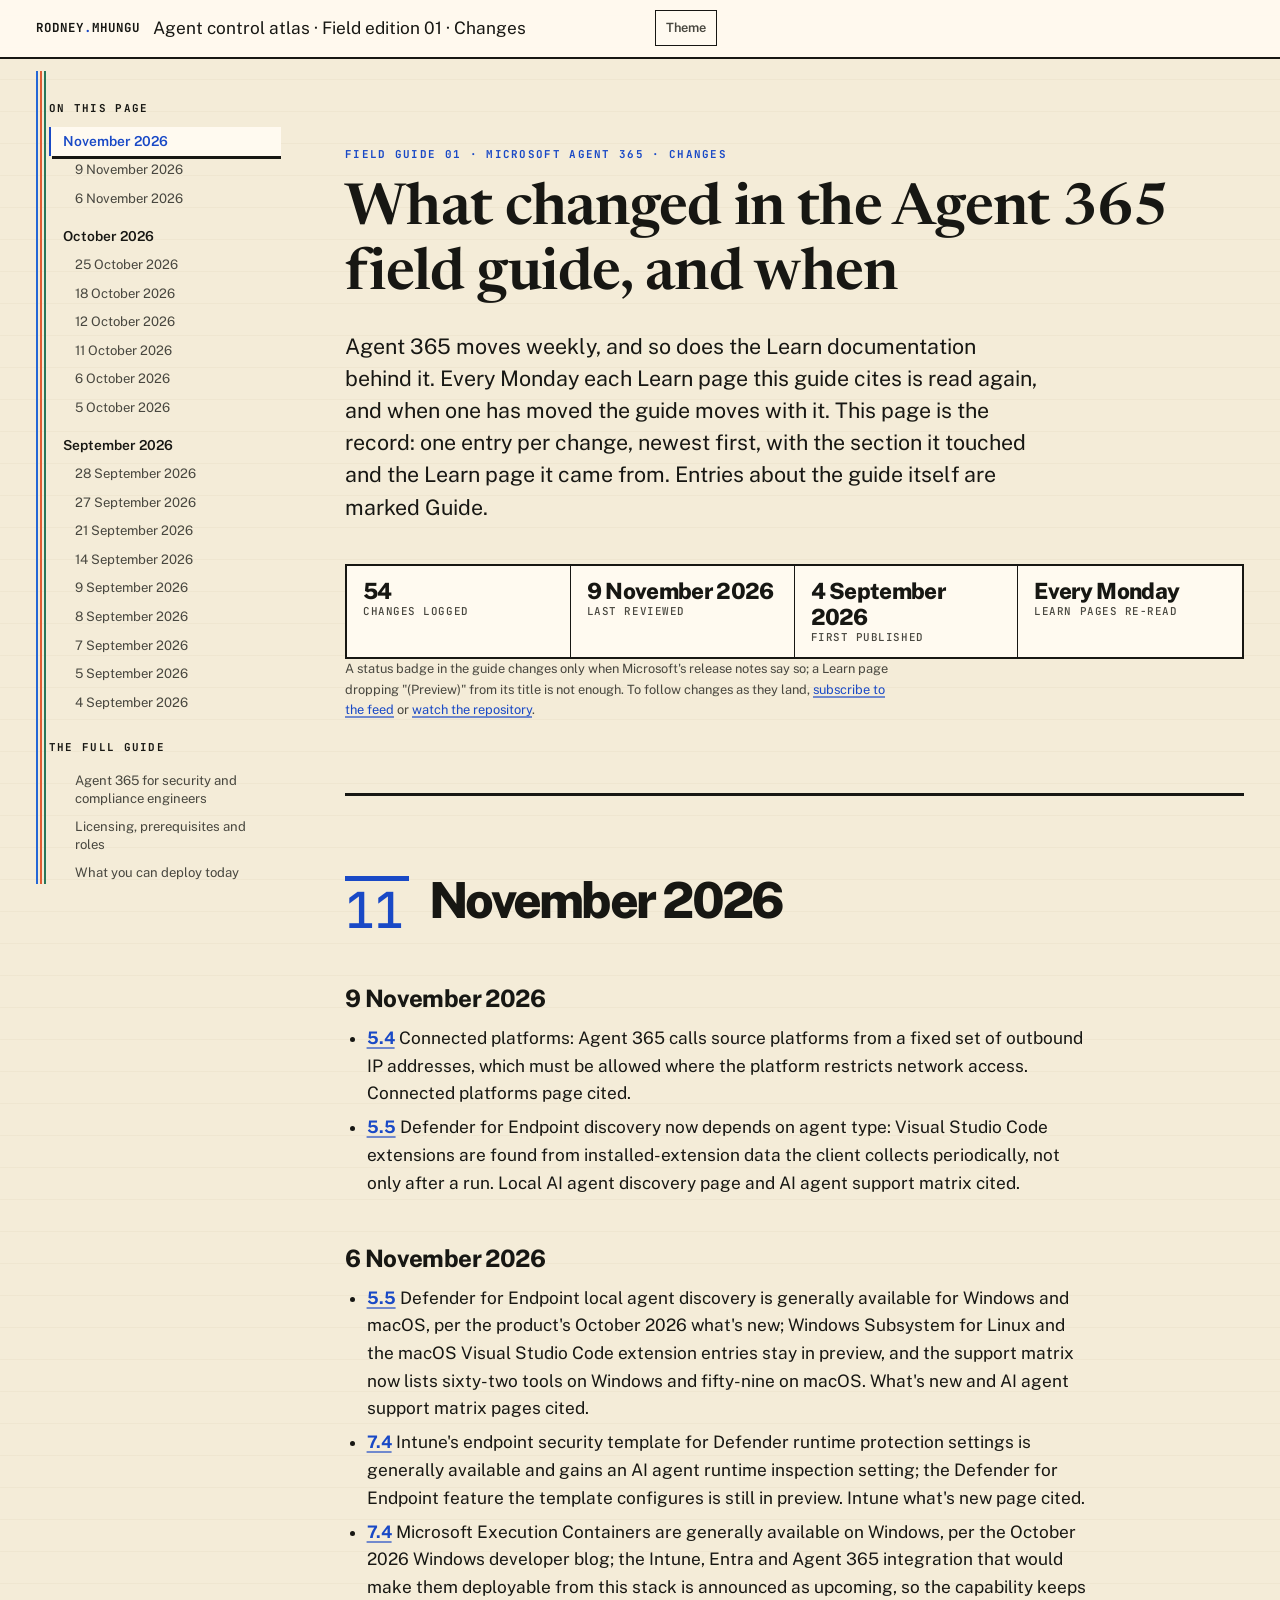
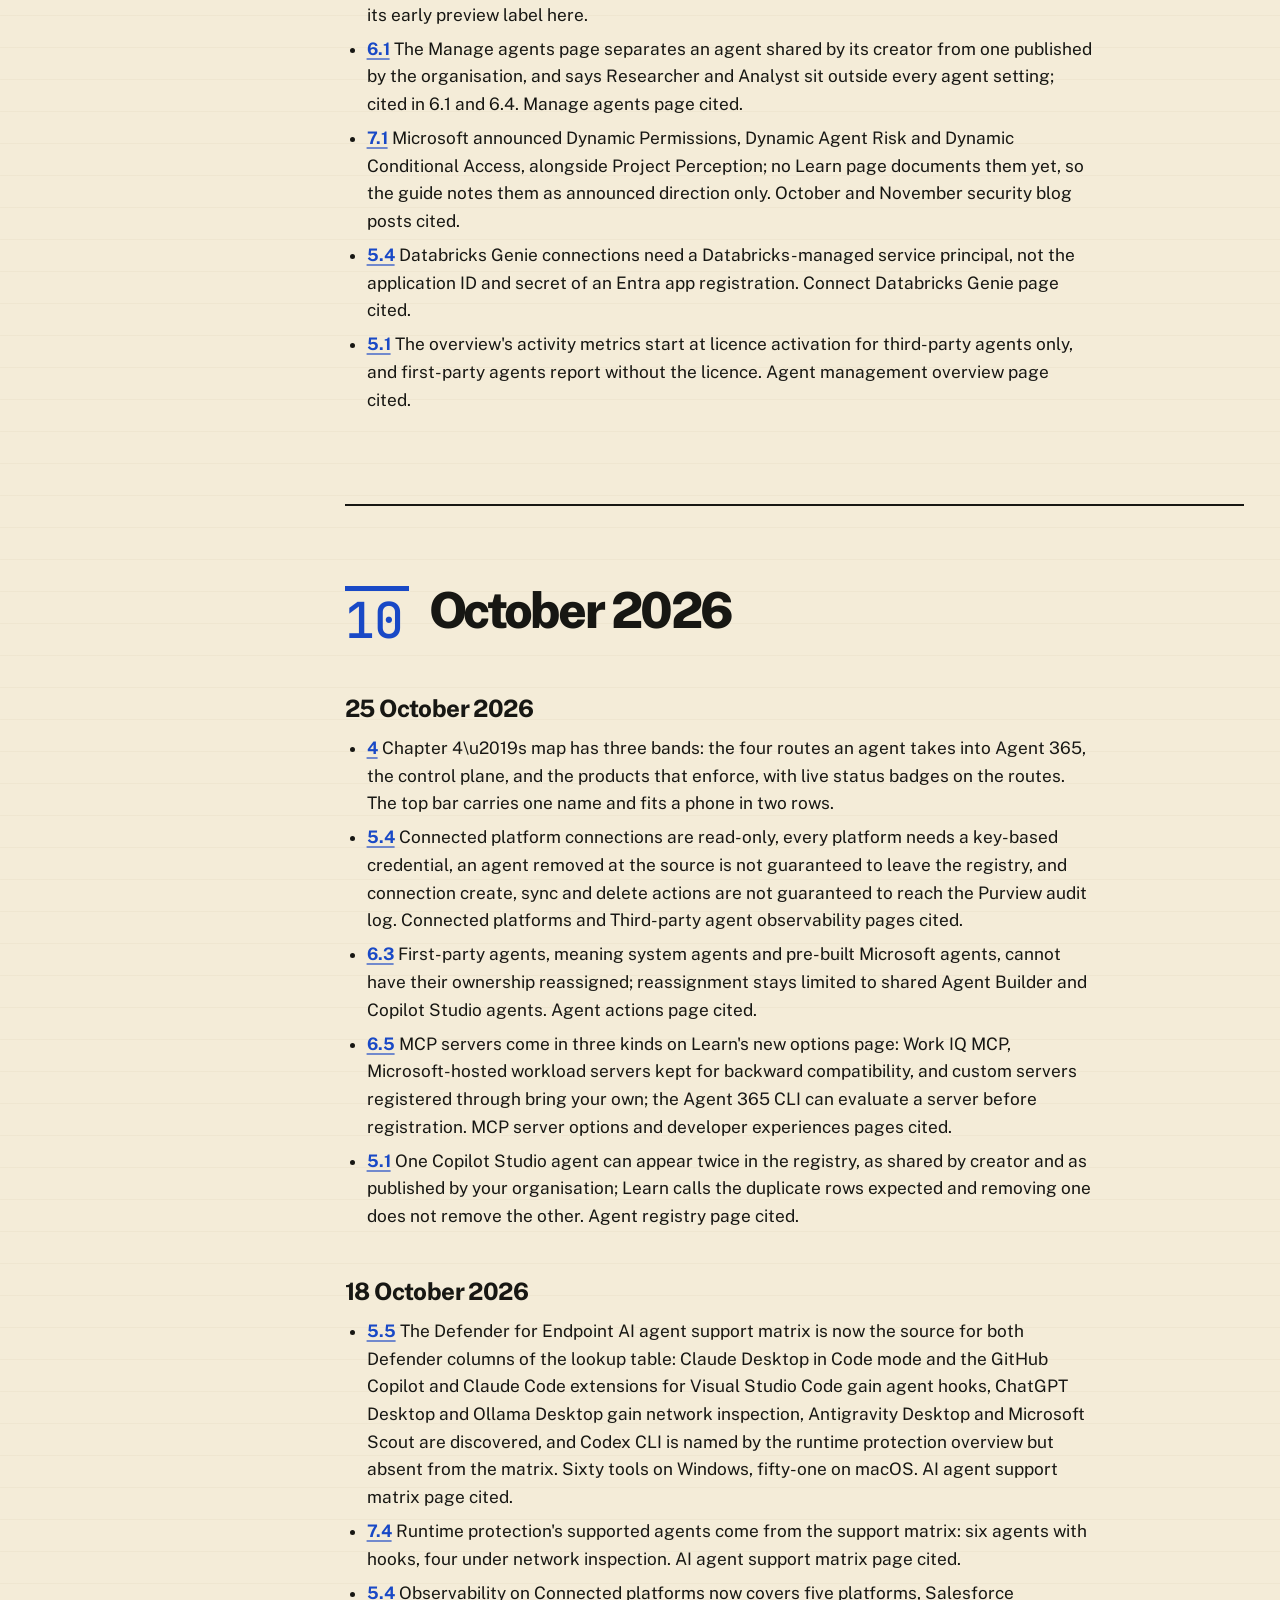
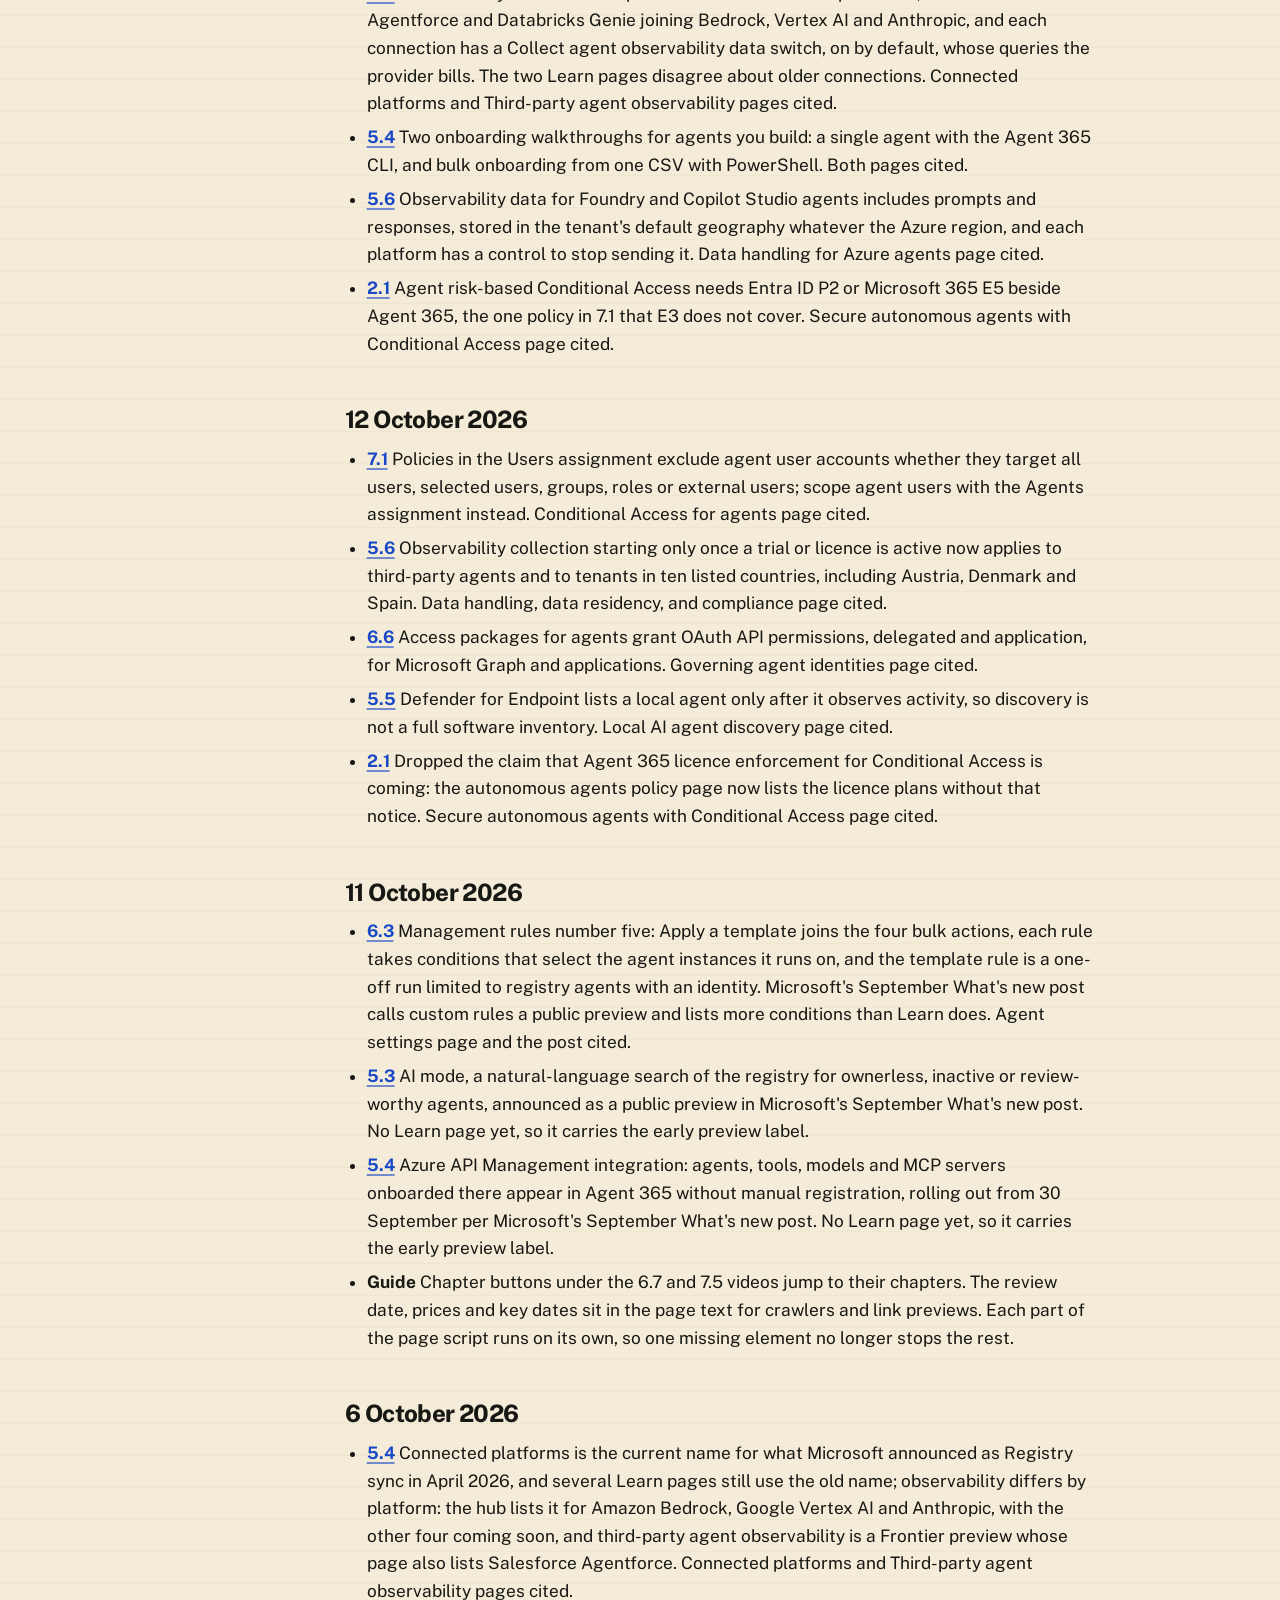
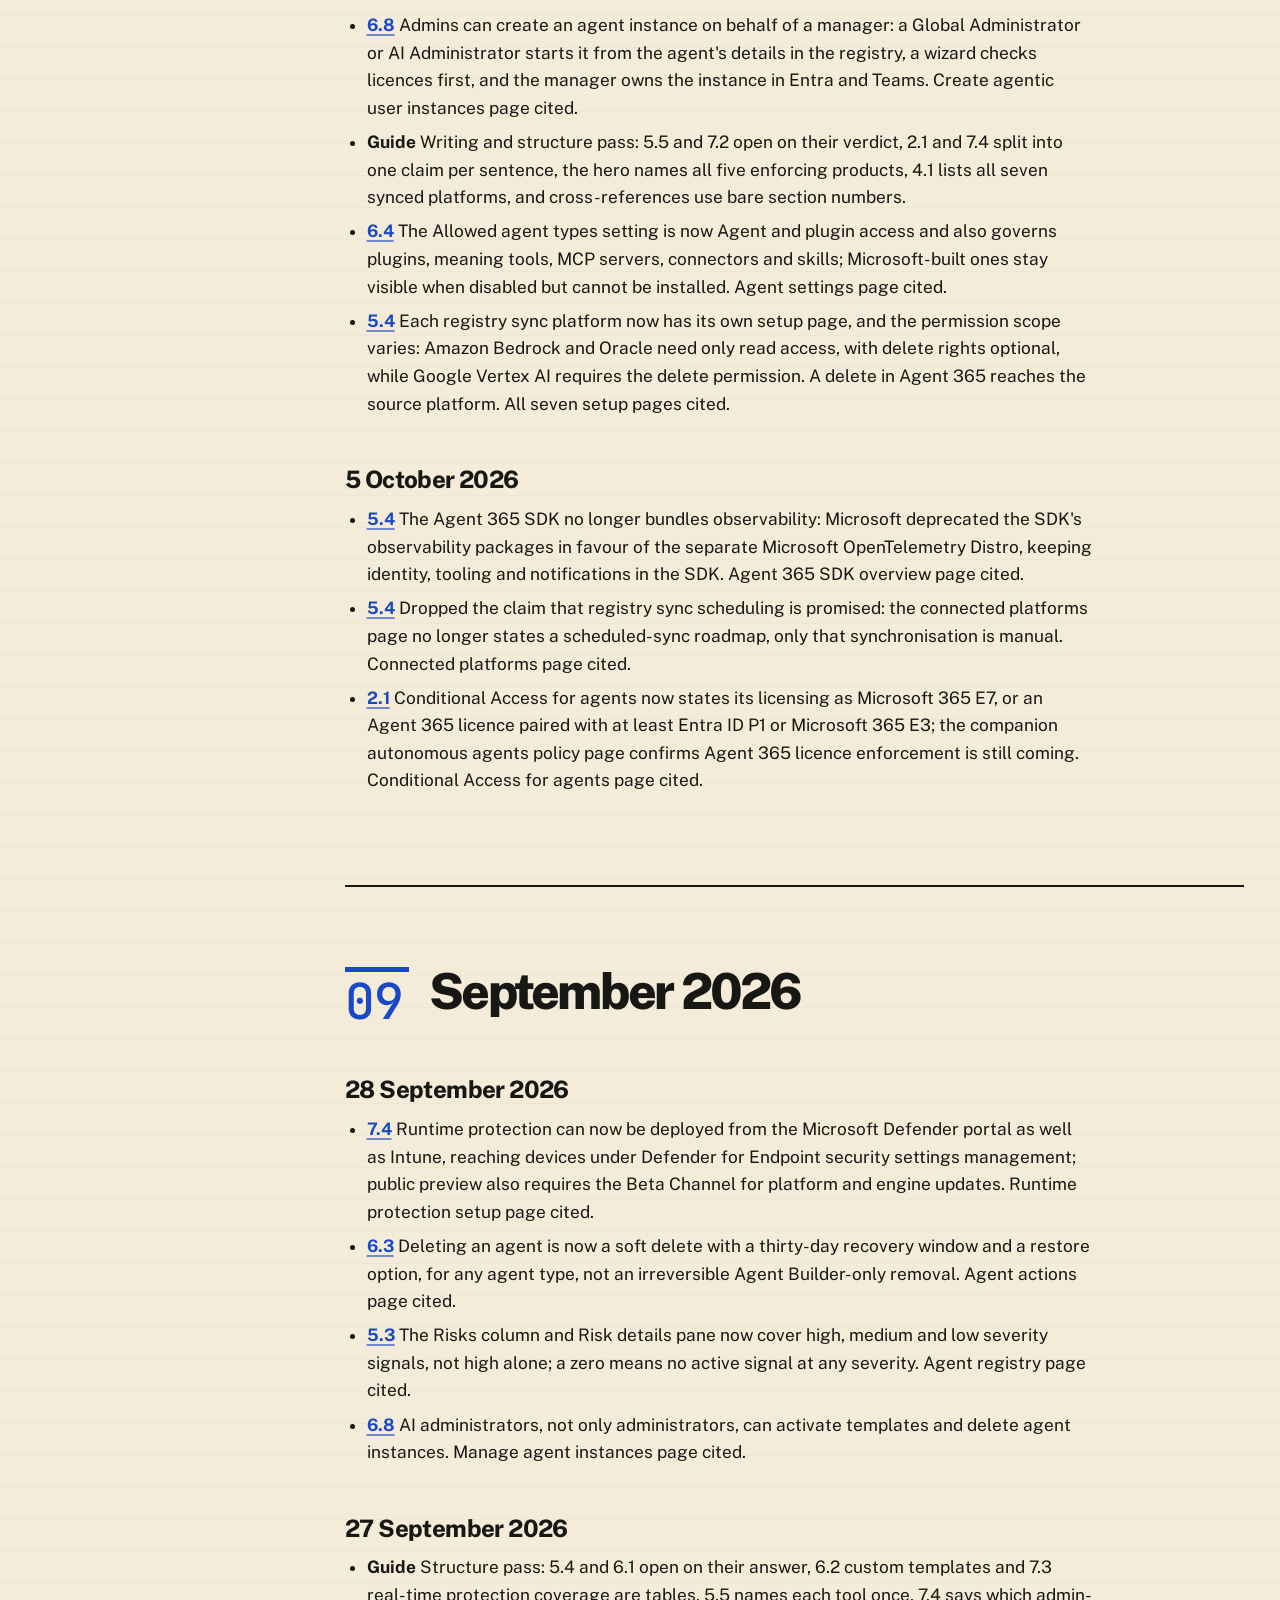
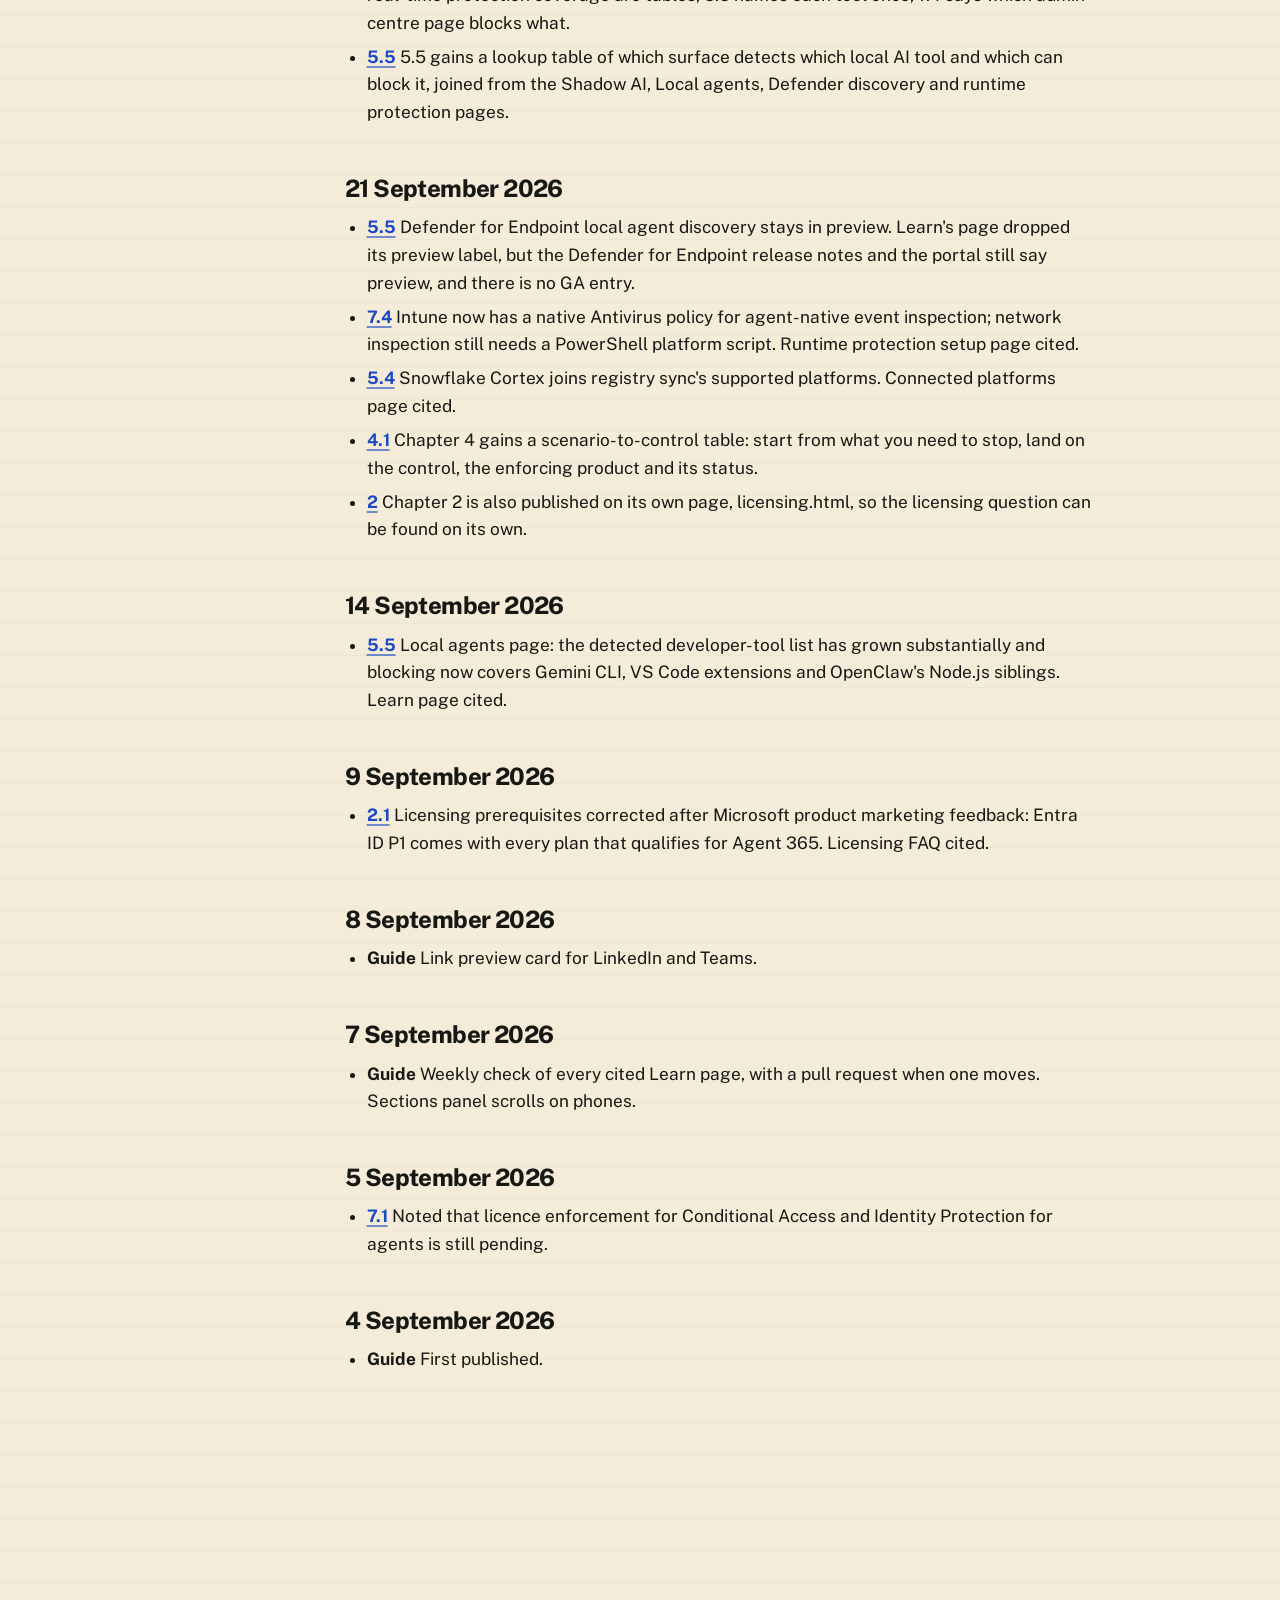
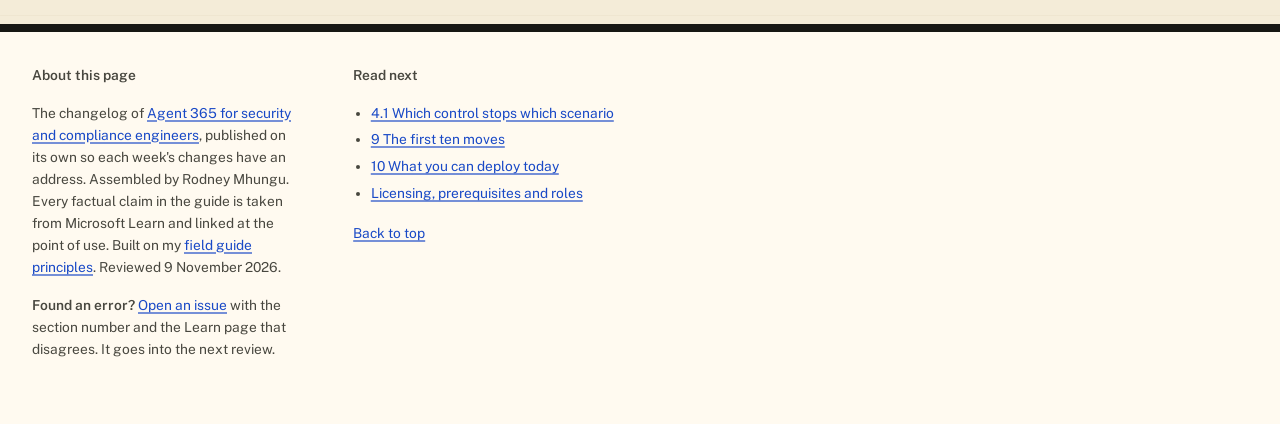
==== commit 2a4dc976: "Bring the changes page up to 9 November: 54 entries, review date and sitemap synced Co-Authored-By: " ====
--- a/changes.html
+++ b/changes.html
@@ -22,7 +22,7 @@
 <link rel="canonical" href="https://rodneymhungu.github.io/agent-365-guide/changes.html">
 <link rel="alternate" type="application/atom+xml" title="Changes to this guide" href="https://github.com/rodneymhungu/agent-365-guide/commits/main.atom">
 <script type="application/ld+json">
-{"@context":"https://schema.org","@type":"TechArticle","headline":"What changed in the Agent 365 field guide, and when","description":"Every change to the Agent 365 field guide for security and compliance engineers, dated, with the section it touched and the Microsoft Learn page behind it. Updated every Monday.","url":"https://rodneymhungu.github.io/agent-365-guide/changes.html","image":"https://rodneymhungu.github.io/agent-365-guide/images/og.png","datePublished":"2026-10-21","dateModified":"2026-10-18","inLanguage":"en-GB","author":{"@type":"Person","name":"Rodney Mhungu"},"isPartOf":{"@type":"TechArticle","name":"Agent 365 for security and compliance engineers","url":"https://rodneymhungu.github.io/agent-365-guide/"},"about":["Microsoft Agent 365","Microsoft Entra","Microsoft Purview","Microsoft Defender","Microsoft Intune"]}
+{"@context":"https://schema.org","@type":"TechArticle","headline":"What changed in the Agent 365 field guide, and when","description":"Every change to the Agent 365 field guide for security and compliance engineers, dated, with the section it touched and the Microsoft Learn page behind it. Updated every Monday.","url":"https://rodneymhungu.github.io/agent-365-guide/changes.html","image":"https://rodneymhungu.github.io/agent-365-guide/images/og.png","datePublished":"2026-10-21","dateModified":"2026-11-09","inLanguage":"en-GB","author":{"@type":"Person","name":"Rodney Mhungu"},"isPartOf":{"@type":"TechArticle","name":"Agent 365 for security and compliance engineers","url":"https://rodneymhungu.github.io/agent-365-guide/"},"about":["Microsoft Agent 365","Microsoft Entra","Microsoft Purview","Microsoft Defender","Microsoft Intune"]}
 </script>
 
 <!-- Status, dates, prices and the changelog live in a365-data.js; read the comment there before editing.
@@ -68,8 +68,8 @@
   <h1>What changed in the Agent 365 field guide, and when</h1>
   <p class="lede">Agent 365 moves weekly, and so does the Learn documentation behind it. Every Monday each Learn page this guide cites is read again, and when one has moved the guide moves with it. This page is the record: one entry per change, newest first, with the section it touched and the Learn page it came from. Entries about the guide itself are marked Guide.</p>
   <div class="field-stats" aria-label="Page summary">
-    <span><b data-static="changes-count">40</b> changes logged</span>
-    <span><b data-val="reviewed">18 October 2026</b> last reviewed</span>
+    <span><b data-static="changes-count">54</b> changes logged</span>
+    <span><b data-val="reviewed">9 November 2026</b> last reviewed</span>
     <span><b>4 September 2026</b> first published</span>
     <span><b>Every Monday</b> Learn pages re-read</span>
   </div>
@@ -77,8 +77,40 @@
 </section>
 
 <!-- changes:start -->
+<section class="block" id="m2026-11">
+  <div class="shead"><span class="n">11</span><h2>November 2026</h2></div>
+  <section id="d2026-11-09">
+  <h3>9 November 2026</h3>
+  <ul class="changes">
+    <li><b><a href="index.html#s5-4">5.4</a></b> Connected platforms: Agent 365 calls source platforms from a fixed set of outbound IP addresses, which must be allowed where the platform restricts network access. Connected platforms page cited.</li>
+    <li><b><a href="index.html#s5-5">5.5</a></b> Defender for Endpoint discovery now depends on agent type: Visual Studio Code extensions are found from installed-extension data the client collects periodically, not only after a run. Local AI agent discovery page and AI agent support matrix cited.</li>
+  </ul>
+  </section>
+  <section id="d2026-11-06">
+  <h3>6 November 2026</h3>
+  <ul class="changes">
+    <li><b><a href="index.html#s5-5">5.5</a></b> Defender for Endpoint local agent discovery is generally available for Windows and macOS, per the product's October 2026 what's new; Windows Subsystem for Linux and the macOS Visual Studio Code extension entries stay in preview, and the support matrix now lists sixty-two tools on Windows and fifty-nine on macOS. What's new and AI agent support matrix pages cited.</li>
+    <li><b><a href="index.html#s7-4">7.4</a></b> Intune's endpoint security template for Defender runtime protection settings is generally available and gains an AI agent runtime inspection setting; the Defender for Endpoint feature the template configures is still in preview. Intune what's new page cited.</li>
+    <li><b><a href="index.html#s7-4">7.4</a></b> Microsoft Execution Containers are generally available on Windows, per the October 2026 Windows developer blog; the Intune, Entra and Agent 365 integration that would make them deployable from this stack is announced as upcoming, so the capability keeps its early preview label here.</li>
+    <li><b><a href="index.html#s6-1">6.1</a></b> The Manage agents page separates an agent shared by its creator from one published by the organisation, and says Researcher and Analyst sit outside every agent setting; cited in 6.1 and 6.4. Manage agents page cited.</li>
+    <li><b><a href="index.html#s7-1">7.1</a></b> Microsoft announced Dynamic Permissions, Dynamic Agent Risk and Dynamic Conditional Access, alongside Project Perception; no Learn page documents them yet, so the guide notes them as announced direction only. October and November security blog posts cited.</li>
+    <li><b><a href="index.html#s5-4">5.4</a></b> Databricks Genie connections need a Databricks-managed service principal, not the application ID and secret of an Entra app registration. Connect Databricks Genie page cited.</li>
+    <li><b><a href="index.html#s5-1">5.1</a></b> The overview's activity metrics start at licence activation for third-party agents only, and first-party agents report without the licence. Agent management overview page cited.</li>
+  </ul>
+  </section>
+</section>
 <section class="block" id="m2026-10">
   <div class="shead"><span class="n">10</span><h2>October 2026</h2></div>
+  <section id="d2026-10-25">
+  <h3>25 October 2026</h3>
+  <ul class="changes">
+    <li><b><a href="index.html#s4">4</a></b> Chapter 4\u2019s map has three bands: the four routes an agent takes into Agent 365, the control plane, and the products that enforce, with live status badges on the routes. The top bar carries one name and fits a phone in two rows.</li>
+    <li><b><a href="index.html#s5-4">5.4</a></b> Connected platform connections are read-only, every platform needs a key-based credential, an agent removed at the source is not guaranteed to leave the registry, and connection create, sync and delete actions are not guaranteed to reach the Purview audit log. Connected platforms and Third-party agent observability pages cited.</li>
+    <li><b><a href="index.html#s6-3">6.3</a></b> First-party agents, meaning system agents and pre-built Microsoft agents, cannot have their ownership reassigned; reassignment stays limited to shared Agent Builder and Copilot Studio agents. Agent actions page cited.</li>
+    <li><b><a href="index.html#s6-5">6.5</a></b> MCP servers come in three kinds on Learn's new options page: Work IQ MCP, Microsoft-hosted workload servers kept for backward compatibility, and custom servers registered through bring your own; the Agent 365 CLI can evaluate a server before registration. MCP server options and developer experiences pages cited.</li>
+    <li><b><a href="index.html#s5-1">5.1</a></b> One Copilot Studio agent can appear twice in the registry, as shared by creator and as published by your organisation; Learn calls the duplicate rows expected and removing one does not remove the other. Agent registry page cited.</li>
+  </ul>
+  </section>
   <section id="d2026-10-18">
   <h3>18 October 2026</h3>
   <ul class="changes">
@@ -203,7 +235,7 @@
   <div class="in">
     <div>
       <p><strong>About this page</strong></p>
-      <p>The changelog of <a href="index.html">Agent 365 for security and compliance engineers</a>, published on its own so each week's changes have an address. Assembled by Rodney Mhungu. Every factual claim in the guide is taken from Microsoft Learn and linked at the point of use. Built on my <a href="https://github.com/rodneymhungu/field-guide-principles" target="_blank" rel="noopener">field guide principles</a>. Reviewed <span data-val="reviewed">18 October 2026</span>.</p>
+      <p>The changelog of <a href="index.html">Agent 365 for security and compliance engineers</a>, published on its own so each week's changes have an address. Assembled by Rodney Mhungu. Every factual claim in the guide is taken from Microsoft Learn and linked at the point of use. Built on my <a href="https://github.com/rodneymhungu/field-guide-principles" target="_blank" rel="noopener">field guide principles</a>. Reviewed <span data-val="reviewed">9 November 2026</span>.</p>
       <p><strong>Found an error?</strong> <a href="https://github.com/rodneymhungu/agent-365-guide/issues/new?title=Correction%3A%20&amp;labels=correction" target="_blank" rel="noopener">Open an issue</a> with the section number and the Learn page that disagrees. It goes into the next review.</p>
     </div>
     <div>
--- a/guide.css
+++ b/guide.css
@@ -471,8 +471,3 @@
 @media (prefers-reduced-motion:reduce){.route-line{animation:none;stroke-dashoffset:0}.route-runner{display:none}.hero-actions a{transition:none}}
 
 .hurry{margin-block-start:1rem;max-width:54ch}
-
-/* changes.html: the changelog as a page, same list styling as the chapter 10 fold-out */
-.changes-page .block{padding-block:.5rem 2.6rem}
-.changes-page .changes{margin:.6rem 0 1.6rem;padding-inline-start:1.1rem;max-width:80ch}.changes-page .changes li{margin-block-end:.6rem}.changes-page .changes b{font:600 .72rem var(--mono);color:var(--ink-2);margin-inline-end:.4rem}.changes-page .changes b a{color:inherit}
-.changes-page section[id^=d] h3{font-size:1.05rem;margin-block:1.4rem .2rem}
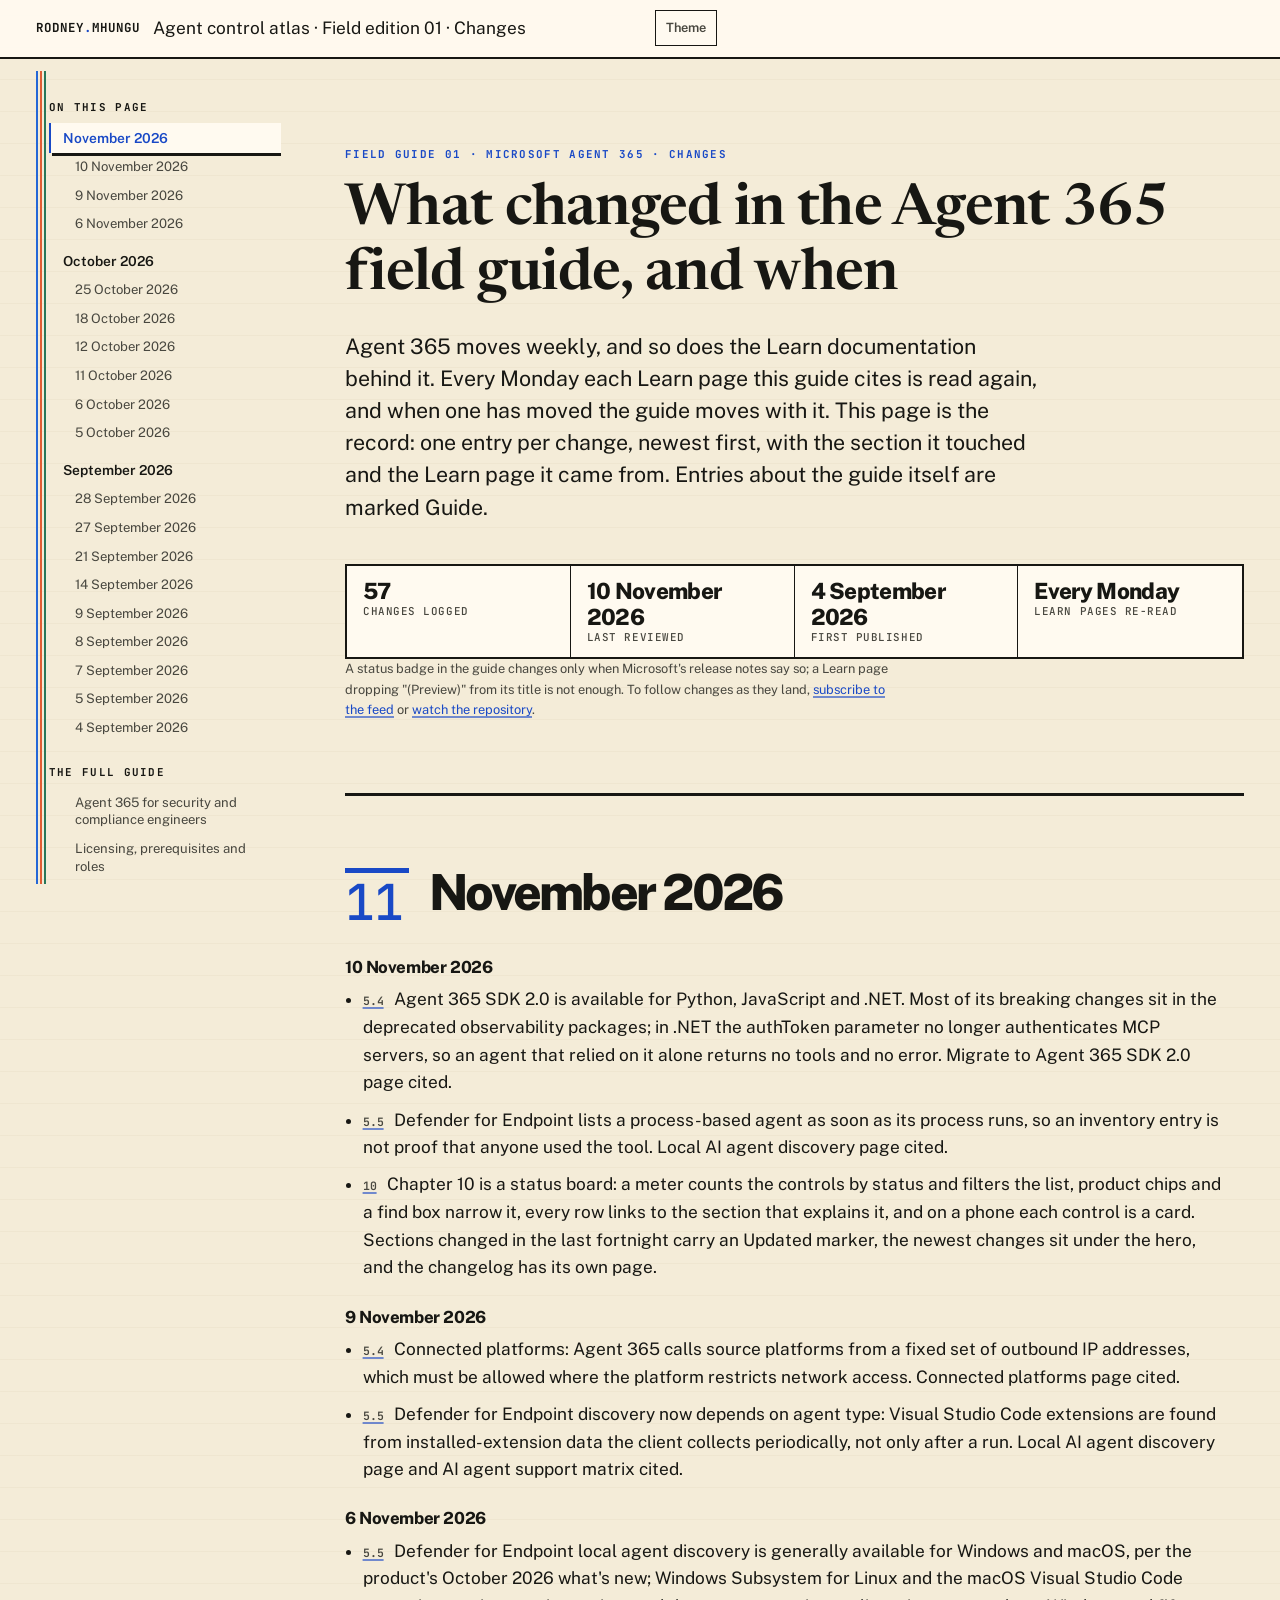
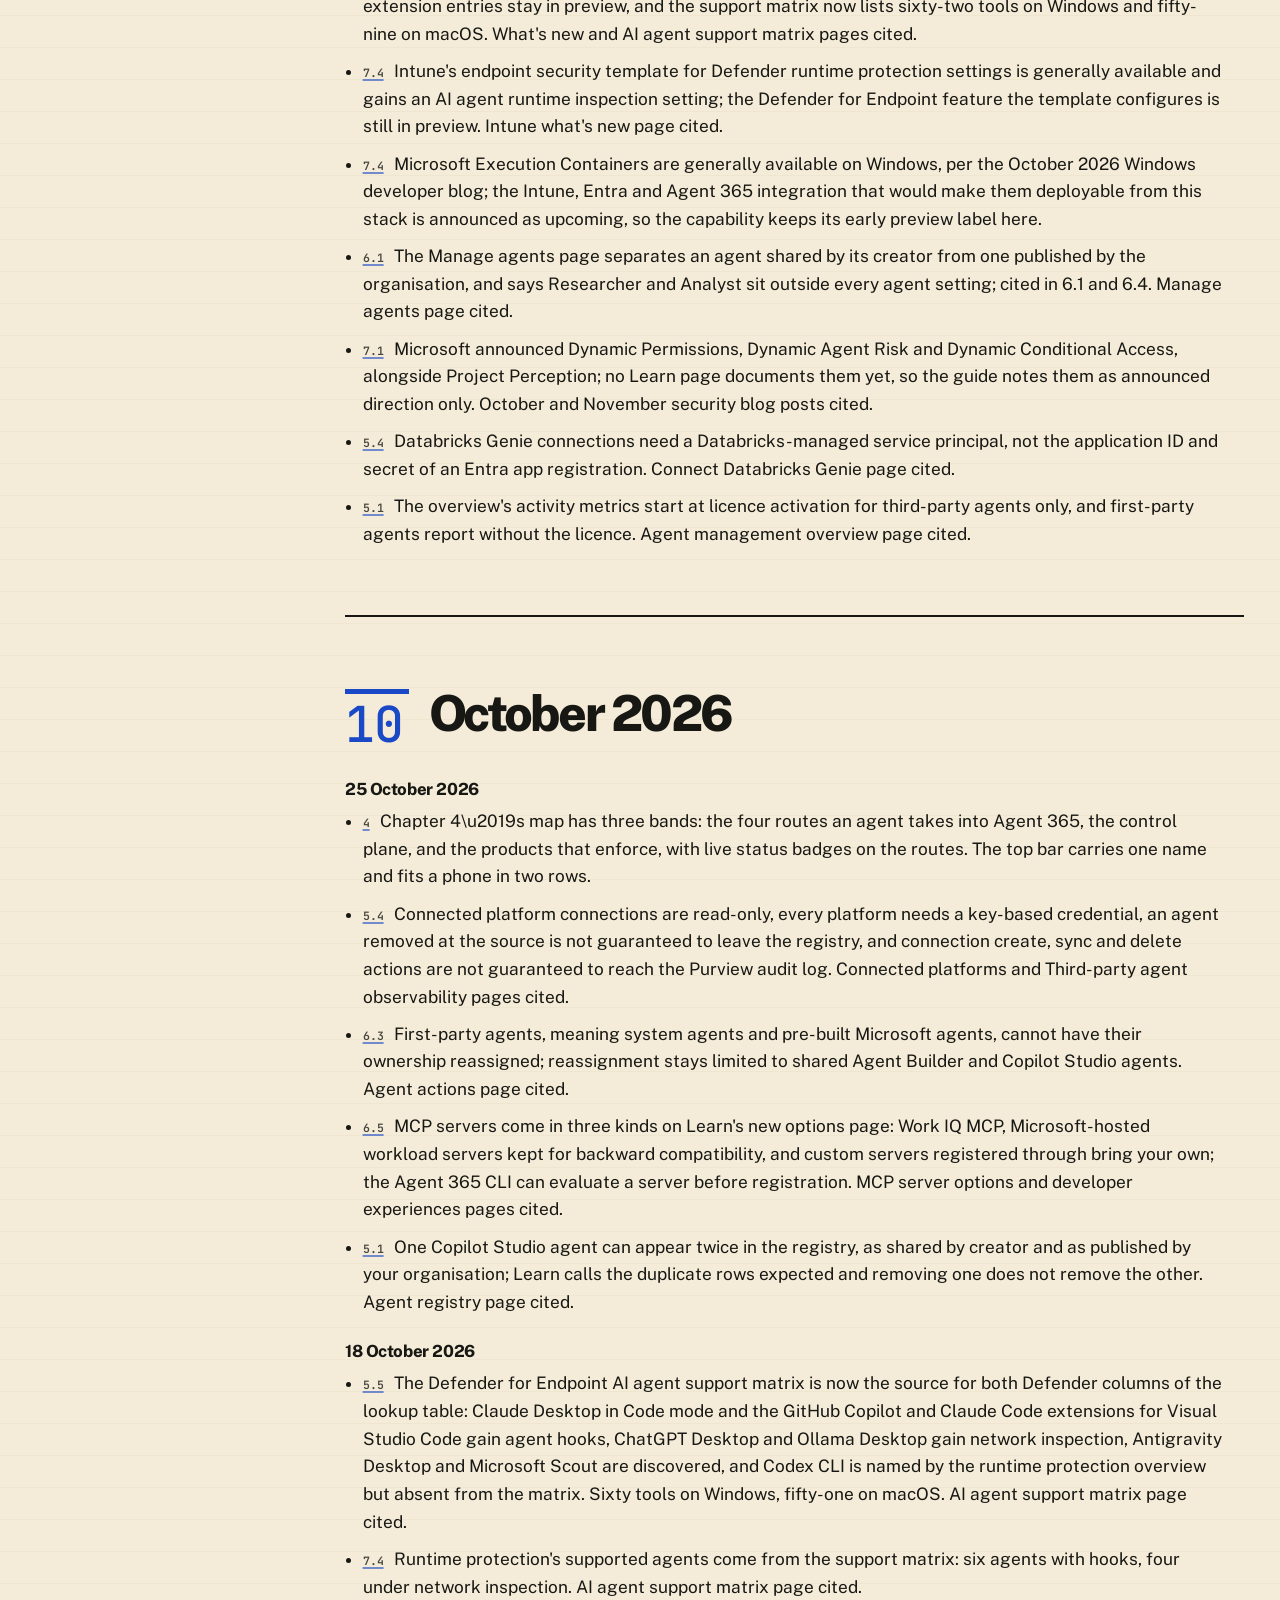
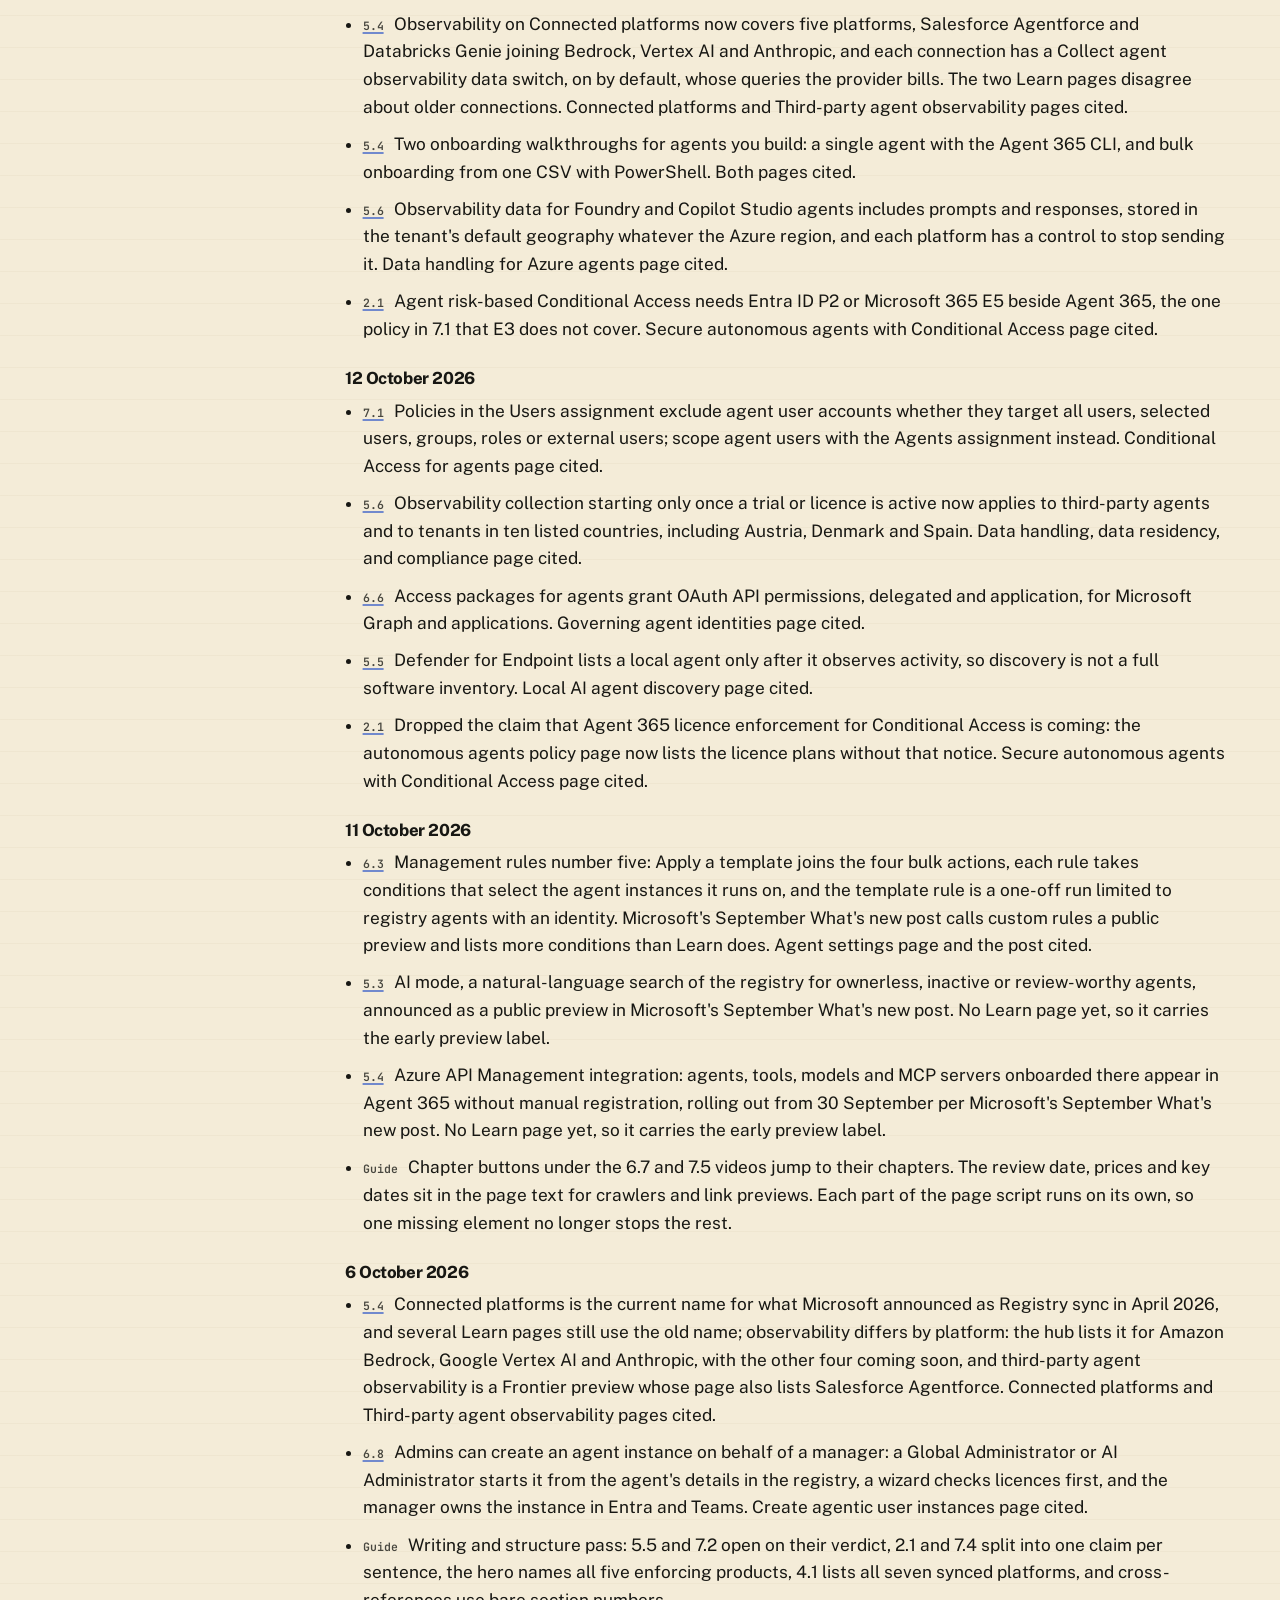
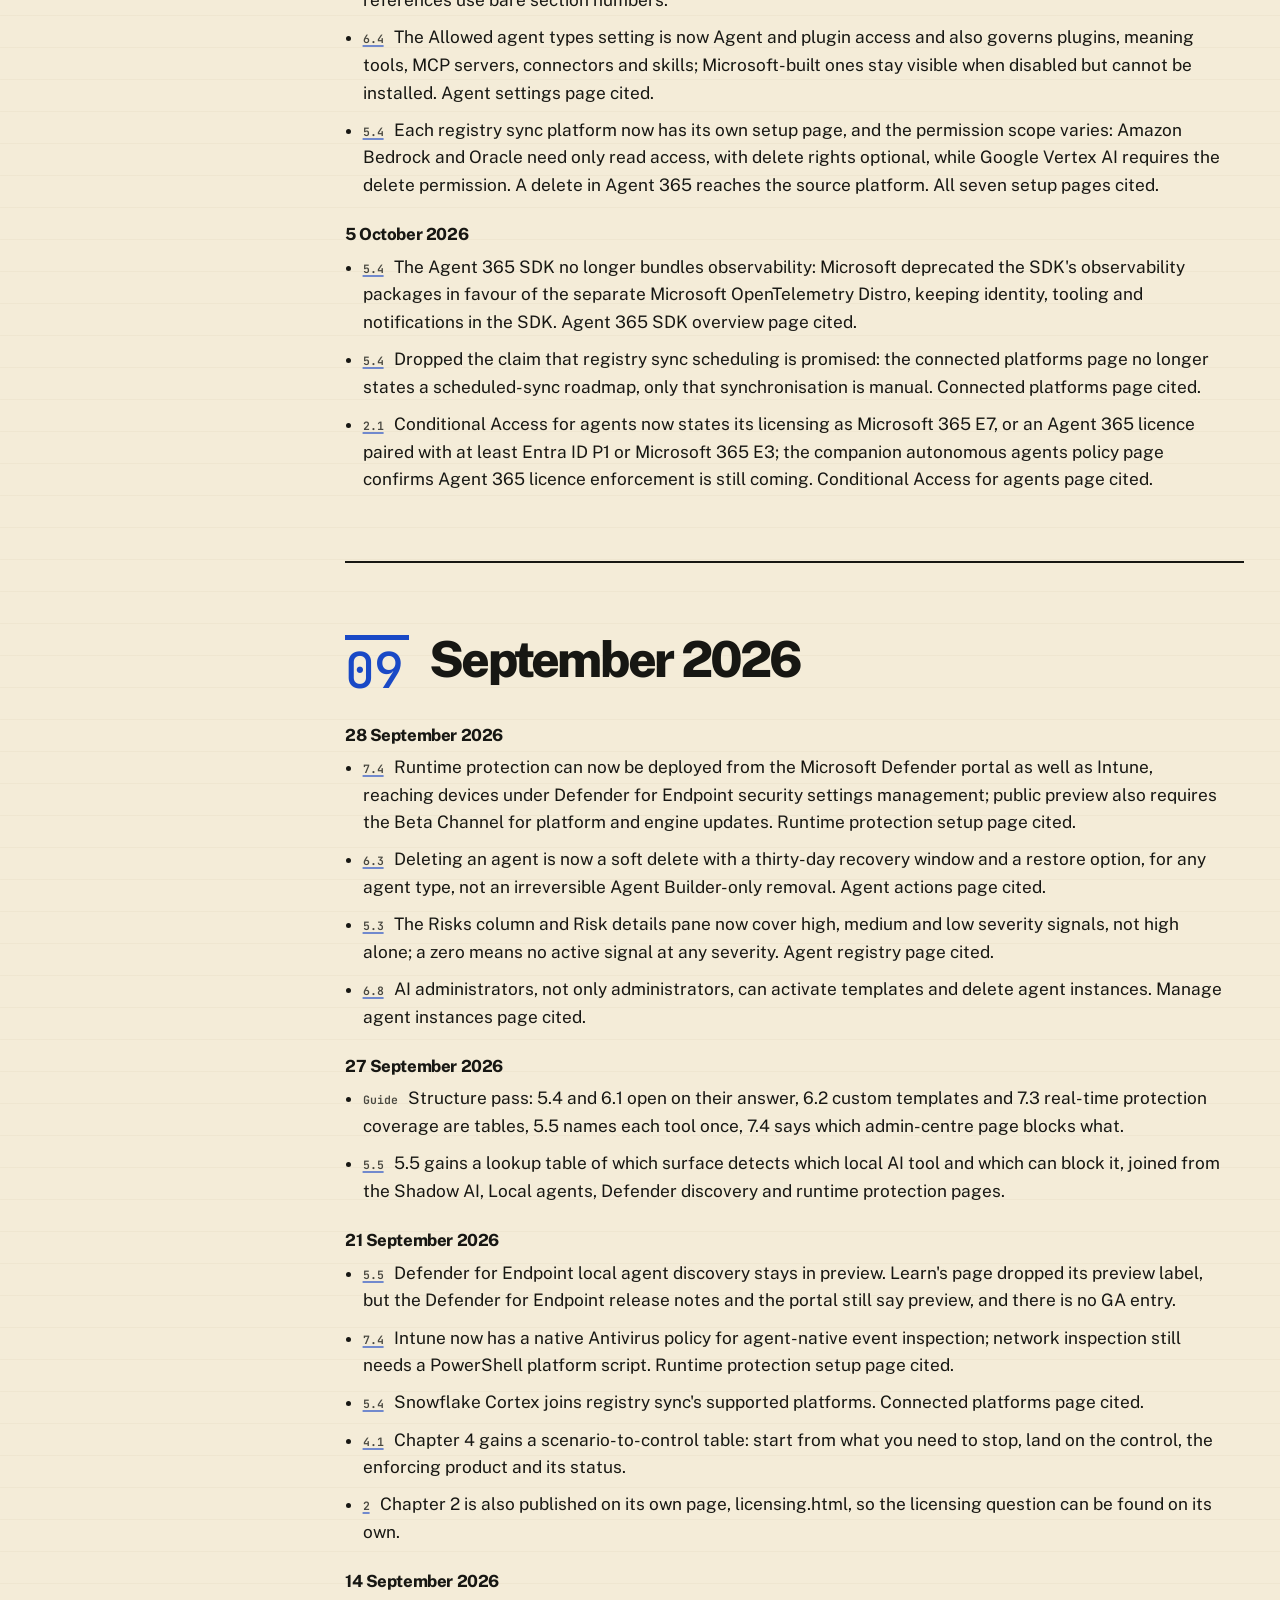
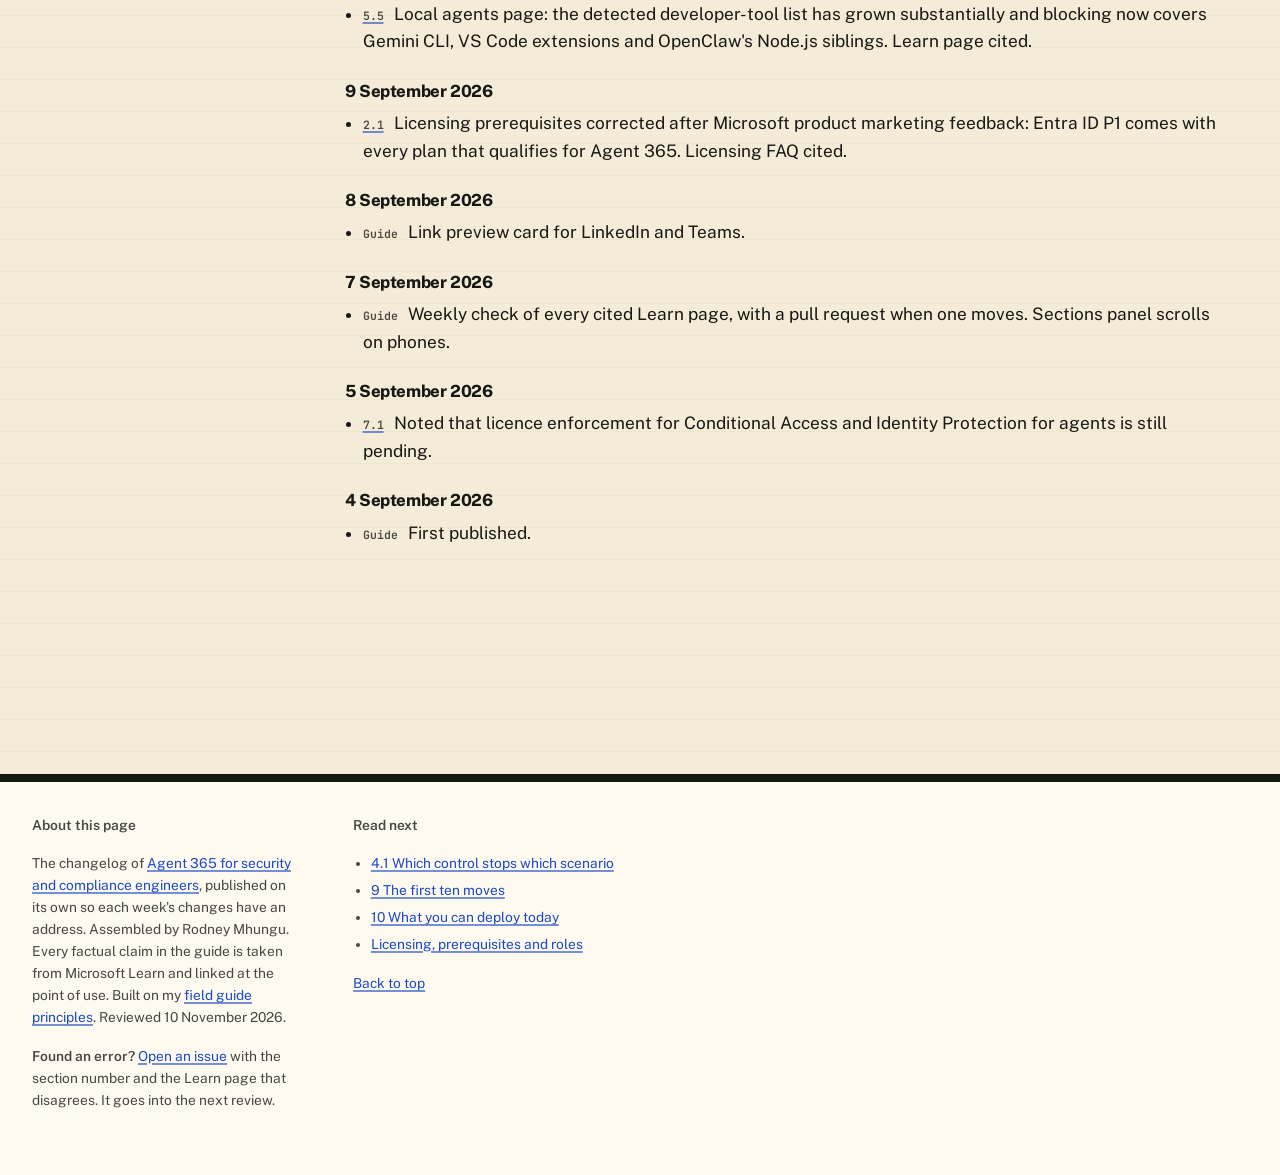
==== commit c4107201: "Chapter 10 becomes a status board; latest changes and Updated markers; 9 November drift reviewed The" ====
--- a/changes.html
+++ b/changes.html
@@ -22,7 +22,7 @@
 <link rel="canonical" href="https://rodneymhungu.github.io/agent-365-guide/changes.html">
 <link rel="alternate" type="application/atom+xml" title="Changes to this guide" href="https://github.com/rodneymhungu/agent-365-guide/commits/main.atom">
 <script type="application/ld+json">
-{"@context":"https://schema.org","@type":"TechArticle","headline":"What changed in the Agent 365 field guide, and when","description":"Every change to the Agent 365 field guide for security and compliance engineers, dated, with the section it touched and the Microsoft Learn page behind it. Updated every Monday.","url":"https://rodneymhungu.github.io/agent-365-guide/changes.html","image":"https://rodneymhungu.github.io/agent-365-guide/images/og.png","datePublished":"2026-10-21","dateModified":"2026-11-09","inLanguage":"en-GB","author":{"@type":"Person","name":"Rodney Mhungu"},"isPartOf":{"@type":"TechArticle","name":"Agent 365 for security and compliance engineers","url":"https://rodneymhungu.github.io/agent-365-guide/"},"about":["Microsoft Agent 365","Microsoft Entra","Microsoft Purview","Microsoft Defender","Microsoft Intune"]}
+{"@context":"https://schema.org","@type":"TechArticle","headline":"What changed in the Agent 365 field guide, and when","description":"Every change to the Agent 365 field guide for security and compliance engineers, dated, with the section it touched and the Microsoft Learn page behind it. Updated every Monday.","url":"https://rodneymhungu.github.io/agent-365-guide/changes.html","image":"https://rodneymhungu.github.io/agent-365-guide/images/og.png","datePublished":"2026-10-21","dateModified":"2026-11-10","inLanguage":"en-GB","author":{"@type":"Person","name":"Rodney Mhungu"},"isPartOf":{"@type":"TechArticle","name":"Agent 365 for security and compliance engineers","url":"https://rodneymhungu.github.io/agent-365-guide/"},"about":["Microsoft Agent 365","Microsoft Entra","Microsoft Purview","Microsoft Defender","Microsoft Intune"]}
 </script>
 
 <!-- Status, dates, prices and the changelog live in a365-data.js; read the comment there before editing.
@@ -68,8 +68,8 @@
   <h1>What changed in the Agent 365 field guide, and when</h1>
   <p class="lede">Agent 365 moves weekly, and so does the Learn documentation behind it. Every Monday each Learn page this guide cites is read again, and when one has moved the guide moves with it. This page is the record: one entry per change, newest first, with the section it touched and the Learn page it came from. Entries about the guide itself are marked Guide.</p>
   <div class="field-stats" aria-label="Page summary">
-    <span><b data-static="changes-count">54</b> changes logged</span>
-    <span><b data-val="reviewed">9 November 2026</b> last reviewed</span>
+    <span><b data-static="changes-count">57</b> changes logged</span>
+    <span><b data-val="reviewed">10 November 2026</b> last reviewed</span>
     <span><b>4 September 2026</b> first published</span>
     <span><b>Every Monday</b> Learn pages re-read</span>
   </div>
@@ -79,6 +79,14 @@
 <!-- changes:start -->
 <section class="block" id="m2026-11">
   <div class="shead"><span class="n">11</span><h2>November 2026</h2></div>
+  <section id="d2026-11-10">
+  <h3>10 November 2026</h3>
+  <ul class="changes">
+    <li><b><a href="index.html#s5-4">5.4</a></b> Agent 365 SDK 2.0 is available for Python, JavaScript and .NET. Most of its breaking changes sit in the deprecated observability packages; in .NET the authToken parameter no longer authenticates MCP servers, so an agent that relied on it alone returns no tools and no error. Migrate to Agent 365 SDK 2.0 page cited.</li>
+    <li><b><a href="index.html#s5-5">5.5</a></b> Defender for Endpoint lists a process-based agent as soon as its process runs, so an inventory entry is not proof that anyone used the tool. Local AI agent discovery page cited.</li>
+    <li><b><a href="index.html#s10">10</a></b> Chapter 10 is a status board: a meter counts the controls by status and filters the list, product chips and a find box narrow it, every row links to the section that explains it, and on a phone each control is a card. Sections changed in the last fortnight carry an Updated marker, the newest changes sit under the hero, and the changelog has its own page.</li>
+  </ul>
+  </section>
   <section id="d2026-11-09">
   <h3>9 November 2026</h3>
   <ul class="changes">
@@ -235,7 +243,7 @@
   <div class="in">
     <div>
       <p><strong>About this page</strong></p>
-      <p>The changelog of <a href="index.html">Agent 365 for security and compliance engineers</a>, published on its own so each week's changes have an address. Assembled by Rodney Mhungu. Every factual claim in the guide is taken from Microsoft Learn and linked at the point of use. Built on my <a href="https://github.com/rodneymhungu/field-guide-principles" target="_blank" rel="noopener">field guide principles</a>. Reviewed <span data-val="reviewed">9 November 2026</span>.</p>
+      <p>The changelog of <a href="index.html">Agent 365 for security and compliance engineers</a>, published on its own so each week's changes have an address. Assembled by Rodney Mhungu. Every factual claim in the guide is taken from Microsoft Learn and linked at the point of use. Built on my <a href="https://github.com/rodneymhungu/field-guide-principles" target="_blank" rel="noopener">field guide principles</a>. Reviewed <span data-val="reviewed">10 November 2026</span>.</p>
       <p><strong>Found an error?</strong> <a href="https://github.com/rodneymhungu/agent-365-guide/issues/new?title=Correction%3A%20&amp;labels=correction" target="_blank" rel="noopener">Open an issue</a> with the section number and the Learn page that disagrees. It goes into the next review.</p>
     </div>
     <div>
--- a/guide.css
+++ b/guide.css
@@ -471,3 +471,108 @@
 @media (prefers-reduced-motion:reduce){.route-line{animation:none;stroke-dashoffset:0}.route-runner{display:none}.hero-actions a{transition:none}}
 
 .hurry{margin-block-start:1rem;max-width:54ch}
+
+/* changes.html: the changelog as a page, same list styling as the chapter 10 fold-out */
+.changes-page .block{padding-block:.5rem 2.6rem}
+.changes-page .changes{margin:.6rem 0 1.6rem;padding-inline-start:1.1rem;max-width:80ch}.changes-page .changes li{margin-block-end:.6rem}.changes-page .changes b{font:600 .72rem var(--mono);color:var(--ink-2);margin-inline-end:.4rem}.changes-page .changes b a{color:inherit}
+.changes-page section[id^=d] h3{font-size:1.05rem;margin-block:1.4rem .2rem}
+
+/* === Status board, status meter, latest changes, updated markers (November 2026) ===
+   Chapter 10 is where most readers land, so its table is a board: a meter that
+   counts controls by status and filters on click, product chips, a find box,
+   a status stripe on each row and a link to the section that explains it.
+   On a phone each row is a card. Colours are the four status tokens. */
+.vh{position:absolute;width:1px;height:1px;overflow:hidden;clip-path:inset(50%);white-space:nowrap}
+.k{font:700 .68rem var(--mono);letter-spacing:.12em;text-transform:uppercase;color:var(--ink-2);margin:0 0 .5rem;max-width:none}
+
+.meter{margin-block:1.6rem 1.2rem;max-width:100%}
+.meter-bar{display:flex;gap:0;border:2px solid var(--ink);background:var(--ink);box-shadow:6px 6px 0 var(--ink)}
+.meter .seg{flex:1 1 0;min-width:max-content;display:flex;flex-direction:column;align-items:flex-start;gap:.1rem;padding:.6rem .75rem .55rem;border:0;border-inline-end:2px solid var(--ink);border-radius:0;color:var(--paper);cursor:pointer;text-align:start;min-height:0;transition:filter .15s,transform .15s}
+.meter .seg:last-child{border-inline-end:0}
+.meter .seg b{font:800 1.5rem/1 var(--sans);letter-spacing:-.03em}
+.meter .seg span{font:700 .66rem var(--mono);letter-spacing:.06em;text-transform:uppercase;white-space:nowrap}
+.meter .s-ga{background:var(--ga)}.meter .s-preview{background:var(--pre)}.meter .s-frontier{background:var(--fro)}.meter .s-roadmap{background:var(--road)}
+.meter .seg:hover{filter:brightness(1.12)}
+.meter .seg:focus-visible{outline:3px solid var(--signal);outline-offset:-5px}
+.meter-bar:has([aria-pressed=true]) .seg[aria-pressed=false]{filter:saturate(.25) opacity(.5)}
+.meter .seg[aria-pressed=true]{box-shadow:inset 0 -6px 0 var(--paper)}
+.meter-more{margin:.9rem 0 0;font-size:.86rem}
+.meter-hero{margin-block-start:1.8rem}
+
+.board-tools{display:flex;flex-wrap:wrap;gap:.8rem 1.2rem;align-items:center;justify-content:space-between;margin-block:1.2rem .6rem}
+.chips{display:flex;flex-wrap:wrap;gap:.45rem}
+.chips button{font:600 .76rem var(--sans);padding:.38rem .65rem;border:1.5px solid var(--ink);border-radius:0;background:var(--paper-2);color:var(--ink);box-shadow:2px 2px 0 var(--ink);cursor:pointer}
+.chips button i{font:500 .68rem var(--mono);font-style:normal;color:var(--ink-3);margin-inline-start:.25rem}
+.chips button[aria-pressed=true]{background:var(--ink);color:var(--paper-2)}.chips button[aria-pressed=true] i{color:var(--paper-3)}
+.chips button:active{transform:translate(2px,2px);box-shadow:none}
+.find{display:flex;align-items:center;gap:.55rem;flex:1 1 15rem;max-width:24rem}
+.find span{font:700 .68rem var(--mono);letter-spacing:.1em;text-transform:uppercase;color:var(--ink-2)}
+.find input{flex:1;min-width:0;font:400 .92rem var(--sans);padding:.45rem .6rem;border:1.5px solid var(--ink);border-radius:0;background:var(--paper-2);color:var(--ink)}
+.find input::placeholder{color:var(--ink-3)}
+.board-count{font:600 .72rem var(--mono);letter-spacing:.04em;color:var(--ink-2);margin:.4rem 0 0;max-width:none}
+.board-empty{margin-block:1.2rem;padding:1rem 1.1rem;border:2px dashed var(--ink-3);max-width:none}
+.linkbtn{font:inherit;color:var(--accent);background:none;border:0;padding:0;text-decoration:underline;cursor:pointer;min-height:0}
+.board-tbl[hidden]{display:none}
+#avail tr.f-out{display:none}
+#avail td:first-child{border-inline-start:6px solid var(--ink-3)}
+#avail tr[data-tier-value=ga] td:first-child{border-inline-start-color:var(--ga)}
+#avail tr[data-tier-value=preview] td:first-child{border-inline-start-color:var(--pre)}
+#avail tr[data-tier-value=frontier] td:first-child{border-inline-start-color:var(--fro)}
+#avail tr[data-tier-value=roadmap] td:first-child{border-inline-start-color:var(--road)}
+#avail .badge{margin:0}
+#avail .c-name{font-weight:600}
+#avail .c-where{font-size:.9em}
+#avail .c-read{white-space:nowrap}
+#avail .c-read a{font:700 .78rem var(--mono);text-decoration:none;border-block-end:2px solid var(--accent);padding-block-end:.05em}
+#avail .c-read a::after{content:" \2192"}
+#avail tbody tr:hover{background:color-mix(in srgb,var(--accent-soft) 55%,transparent)}
+
+.latest{margin-block:2rem 0;padding:1rem 1.1rem 1.05rem;border:2px solid var(--ink);background:var(--paper-2);box-shadow:6px 6px 0 var(--signal);max-width:100%}
+.latest-hero{margin-block-start:1.6rem}
+.latest-list{list-style:none;margin:0;padding:0;max-width:none}
+.latest-list li{display:grid;grid-template-columns:4.2rem 2.6rem minmax(0,1fr);gap:.2rem .7rem;align-items:baseline;padding-block:.5rem;border-block-start:1px solid var(--rule);margin:0}
+.latest-list li:first-child{border-block-start:0;padding-block-start:.1rem}
+.latest-list .when,.latest-list .sec{font:600 .72rem var(--mono);text-decoration:none;white-space:nowrap}
+.latest-list .when{color:var(--ink-2)}.latest-list .sec{color:var(--accent);border-block-end:2px solid currentColor;justify-self:start}
+.latest-list span{font-size:.94rem;line-height:1.45}
+.latest-more{margin:.7rem 0 0;font-size:.84rem;max-width:none}.latest-more > a:first-child{font-weight:700;margin-inline-end:.5rem}
+.latest:not(:has(.latest-list li)) .latest-list{display:none}
+
+.next3{display:grid;grid-template-columns:repeat(3,minmax(0,1fr));gap:1rem;margin-block-start:2rem}
+.next3 a{display:grid;gap:.25rem;padding:.9rem 1rem 1rem;border:2px solid var(--ink);background:var(--paper-2);color:var(--ink);text-decoration:none;box-shadow:4px 4px 0 var(--ink);transition:transform .15s,box-shadow .15s}
+.next3 a:hover{transform:translate(-2px,-2px);box-shadow:6px 6px 0 var(--accent);color:var(--ink)}
+.next3 b{font:500 1.5rem/1 var(--mono);color:var(--accent)}
+.next3 span{font:750 1.02rem/1.2 var(--sans);letter-spacing:-.02em}
+.next3 i{font-style:normal;font-size:.84rem;color:var(--ink-2);line-height:1.4}
+
+p.upd{margin:-.35rem 0 .9rem;max-width:none}
+.shead + .upd{margin:-1rem 0 1.4rem 5.25rem}
+p.upd a{display:inline-flex;align-items:center;gap:.45rem;font:700 .66rem var(--mono);letter-spacing:.08em;text-transform:uppercase;color:var(--ink);text-decoration:none;padding:.18rem .5rem .18rem .4rem;border:1.5px solid var(--ink);background:var(--paper-2)}
+p.upd a::before{content:"";width:.5rem;height:.5rem;background:var(--signal)}
+p.upd a:hover{background:var(--ink);color:var(--paper-2)}
+.toc li.has-upd > a{position:relative}.toc li.has-upd > a::after{content:"";position:absolute;inset-inline-start:.55rem;top:.95em;width:.42rem;height:.42rem;background:var(--signal)}
+
+@media (max-width:760px){
+  .meter .seg{padding:.5rem .45rem .45rem;min-width:4.5rem}
+  .meter .seg b{font-size:1.2rem}
+  .meter .seg span{font-size:.56rem;letter-spacing:.02em;white-space:normal;line-height:1.2}
+  .meter-bar{box-shadow:4px 4px 0 var(--ink)}
+  .board-tools{flex-direction:column;align-items:stretch}.find{max-width:none;flex:none}
+  .board-tbl{overflow:visible;border:0;box-shadow:none;background:none}
+  #avail,#avail tbody{display:block;min-width:0;width:100%}
+  #avail thead{position:absolute;width:1px;height:1px;overflow:hidden;clip-path:inset(50%)}
+  #avail tr{display:grid;grid-template-columns:minmax(0,1fr) auto;gap:.35rem .8rem;align-items:start;padding:.8rem .85rem .85rem .8rem;margin-block-end:.7rem;border:2px solid var(--ink);border-inline-start-width:8px;background:var(--paper-2)}
+  #avail tr[data-tier-value=ga]{border-inline-start-color:var(--ga)}#avail tr[data-tier-value=preview]{border-inline-start-color:var(--pre)}#avail tr[data-tier-value=frontier]{border-inline-start-color:var(--fro)}#avail tr[data-tier-value=roadmap]{border-inline-start-color:var(--road)}
+  #avail td,#avail td:first-child{display:block;padding:0;border:0}
+  #avail .c-name{grid-column:1;font-weight:700;line-height:1.3}
+  #avail .c-status{grid-column:2;grid-row:1;justify-self:end}
+  #avail .c-note{grid-column:1 / -1;font-size:.88rem;line-height:1.45}#avail .c-note:empty{display:none}
+  #avail .c-where{grid-column:1;font:600 .68rem var(--mono);letter-spacing:.04em;text-transform:uppercase;color:var(--ink-2);align-self:end}
+  #avail .c-read{grid-column:2;justify-self:end;align-self:end}
+  #avail .c-read a::before{content:"Read "}
+  .latest-list li{grid-template-columns:auto auto minmax(0,1fr);grid-template-areas:"w s ." "t t t"}.latest-list .when{grid-area:w}.latest-list .sec{grid-area:s}.latest-list span{grid-area:t}
+  .next3{grid-template-columns:1fr}
+  .shead + .upd{margin-inline-start:3.45rem}
+}
+@media (prefers-reduced-motion:reduce){.meter .seg,.next3 a{transition:none}.next3 a:hover{transform:none}}
+@media print{.board-tools,.meter,.board-count{display:none}#avail tr.f-out{display:table-row}}
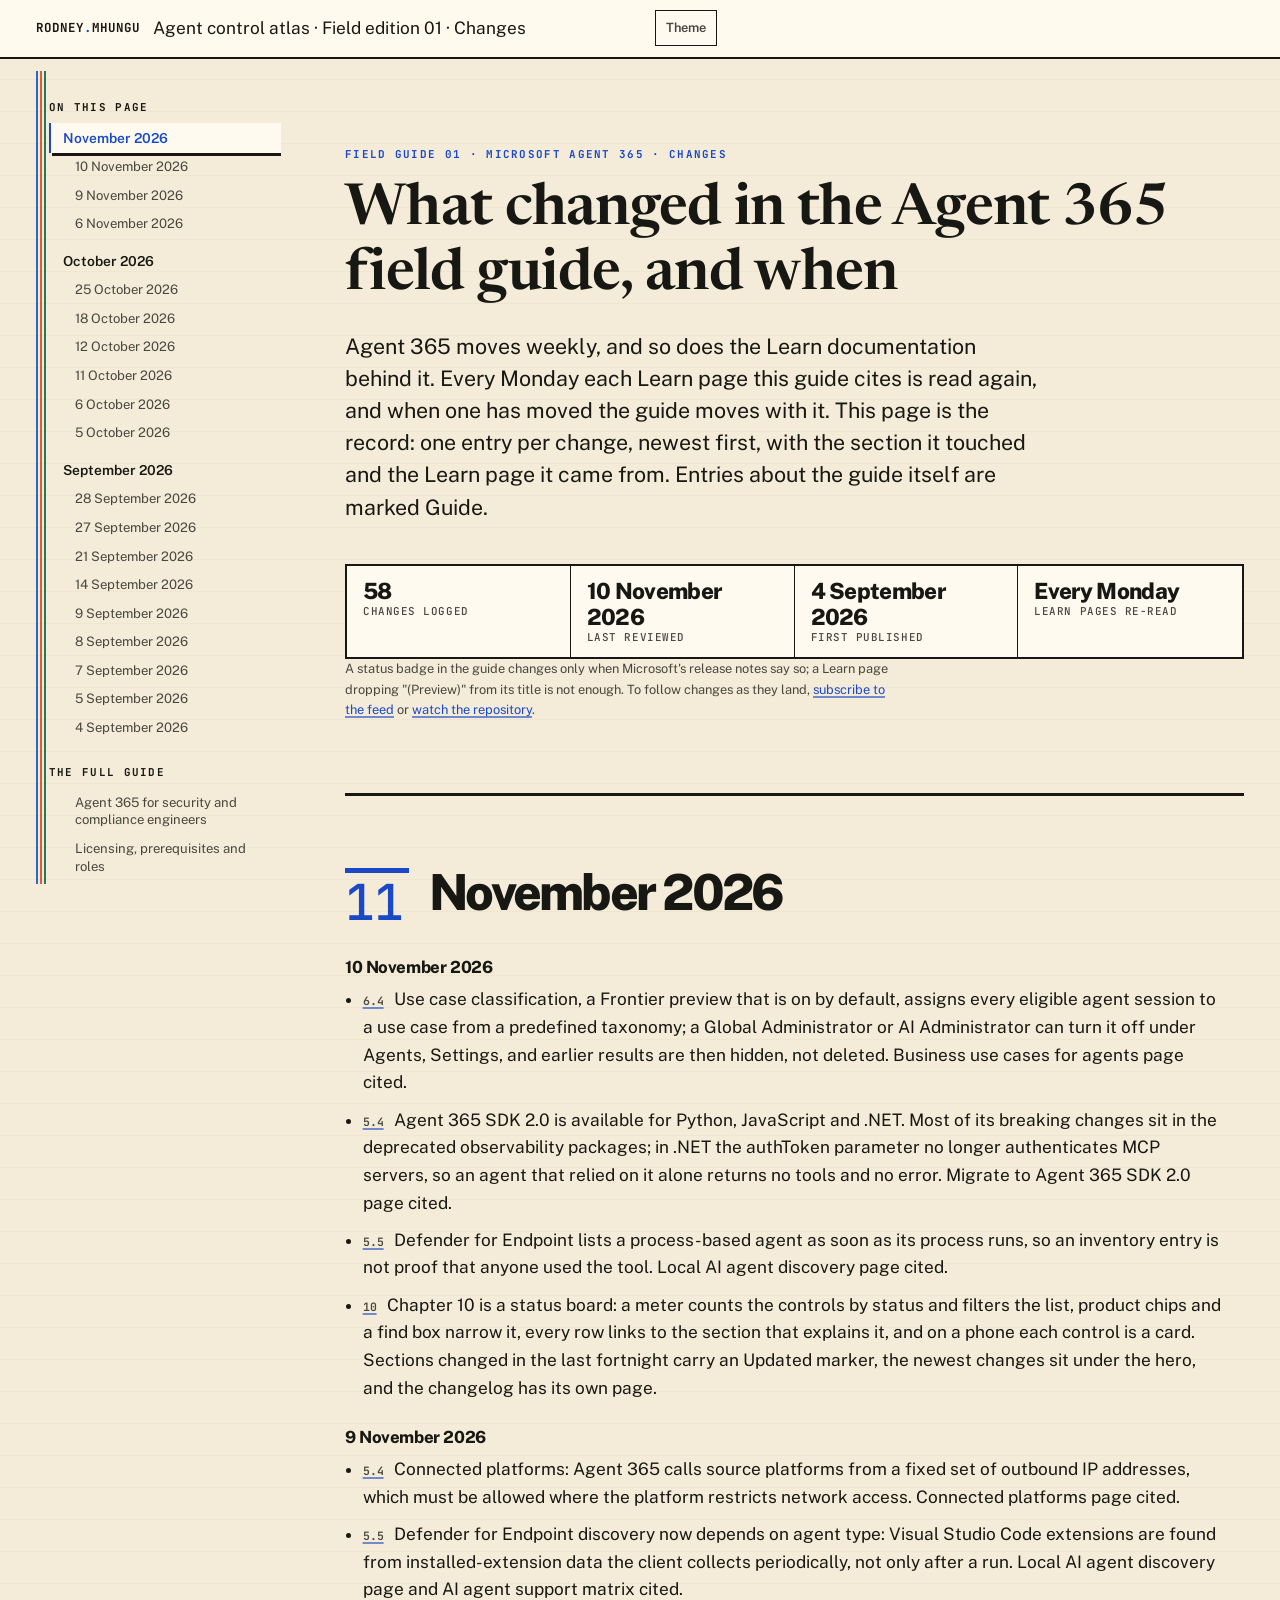
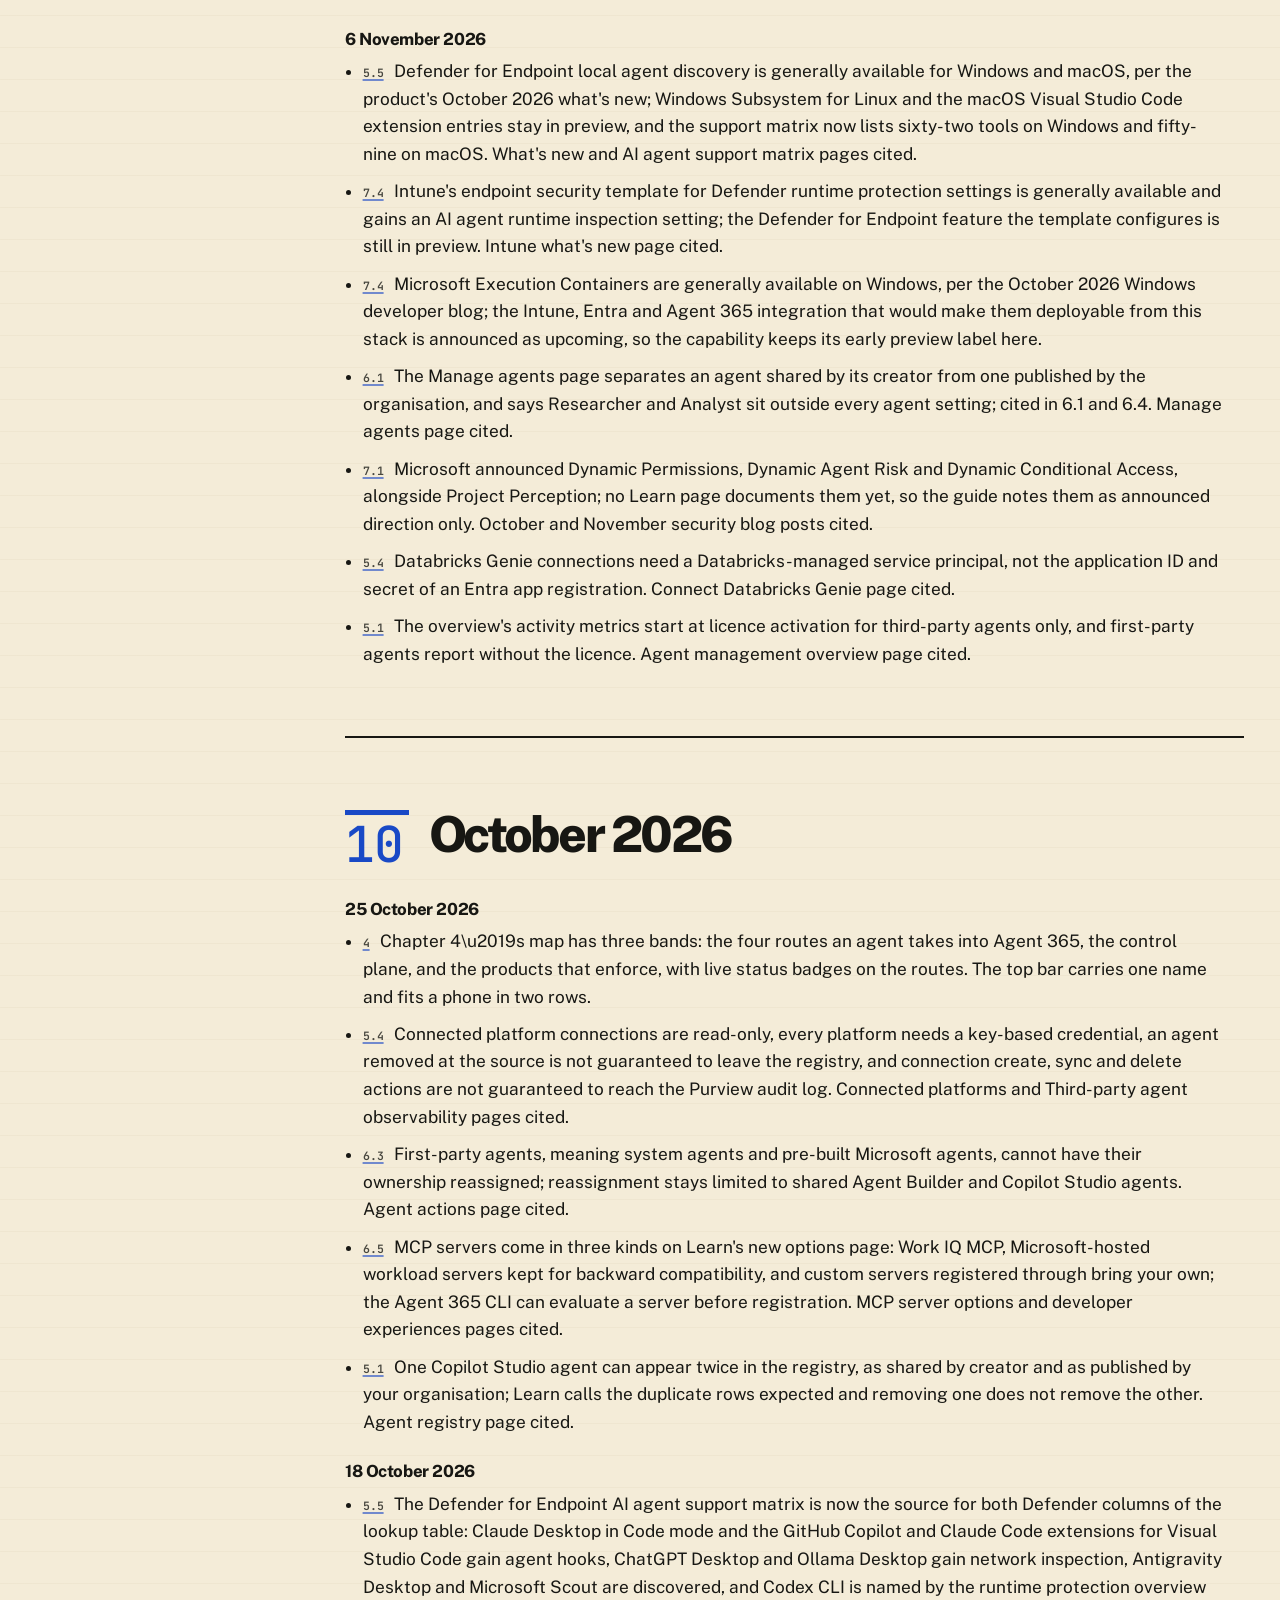
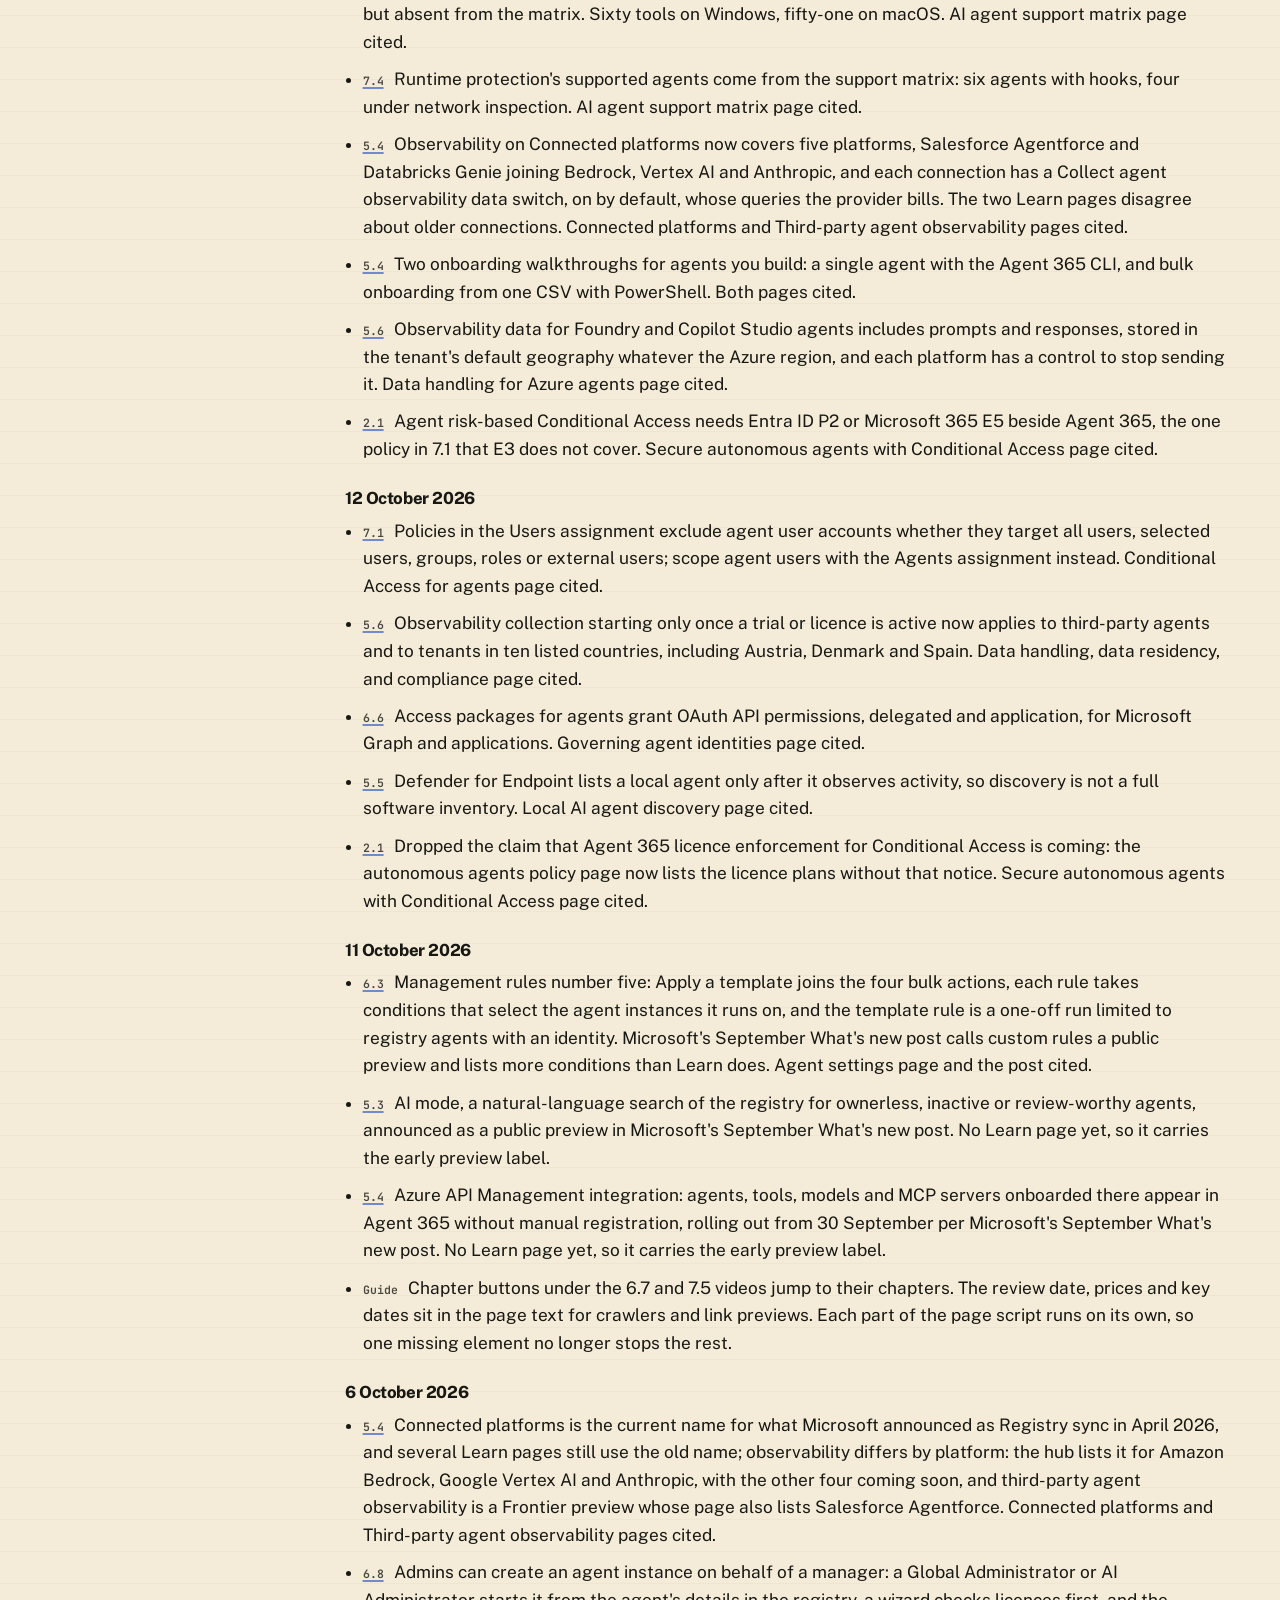
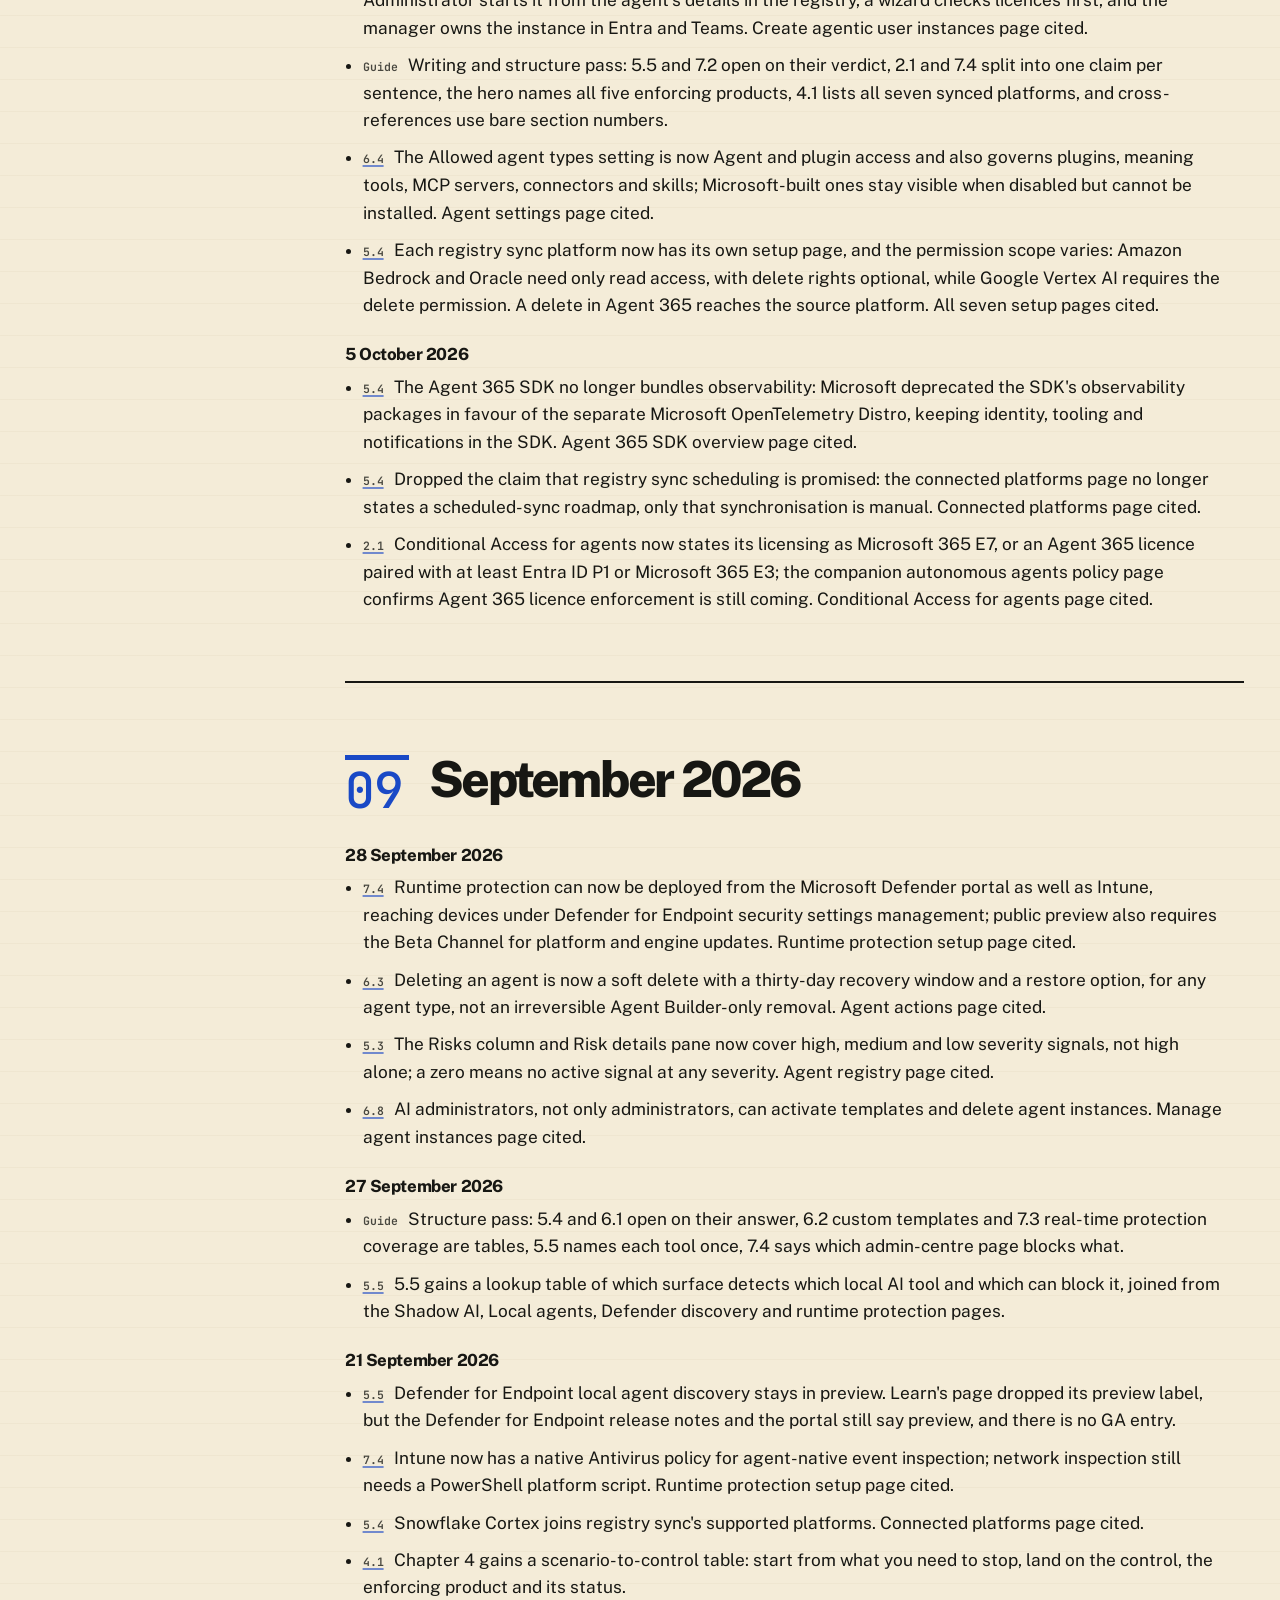
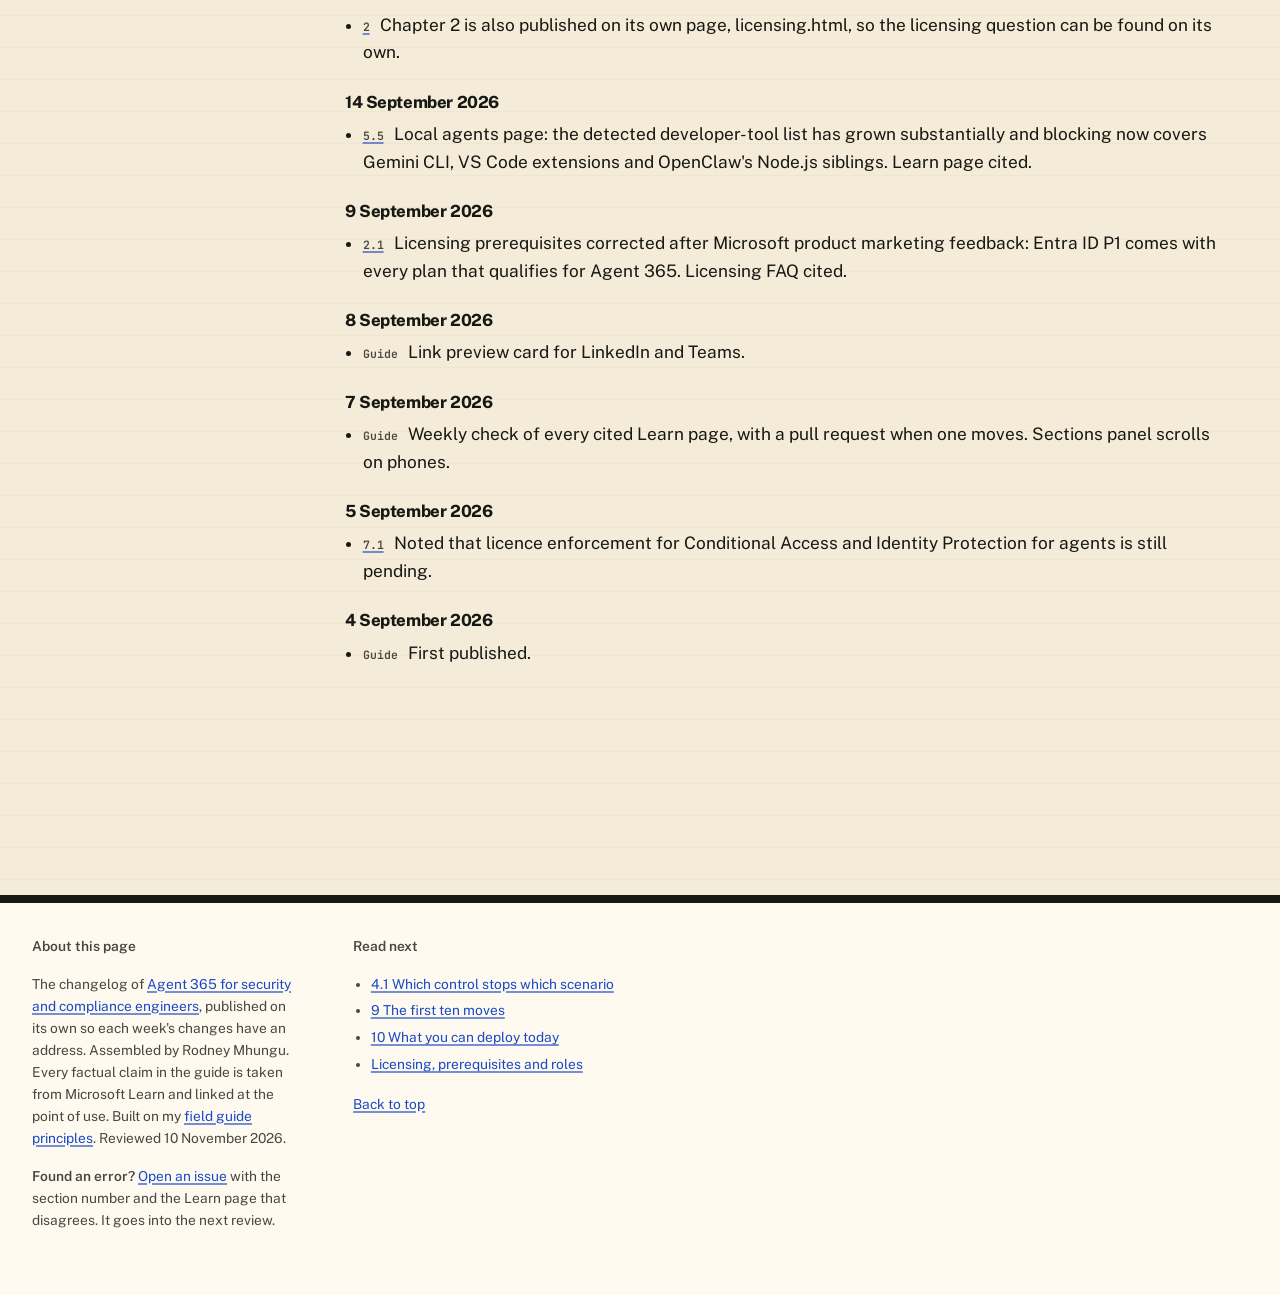
==== commit 1ba740a9: "Pre-merge review: shareable board views, clear filters, filter counts in the digest, use case classi" ====
--- a/changes.html
+++ b/changes.html
@@ -68,7 +68,7 @@
   <h1>What changed in the Agent 365 field guide, and when</h1>
   <p class="lede">Agent 365 moves weekly, and so does the Learn documentation behind it. Every Monday each Learn page this guide cites is read again, and when one has moved the guide moves with it. This page is the record: one entry per change, newest first, with the section it touched and the Learn page it came from. Entries about the guide itself are marked Guide.</p>
   <div class="field-stats" aria-label="Page summary">
-    <span><b data-static="changes-count">57</b> changes logged</span>
+    <span><b data-static="changes-count">58</b> changes logged</span>
     <span><b data-val="reviewed">10 November 2026</b> last reviewed</span>
     <span><b>4 September 2026</b> first published</span>
     <span><b>Every Monday</b> Learn pages re-read</span>
@@ -82,6 +82,7 @@
   <section id="d2026-11-10">
   <h3>10 November 2026</h3>
   <ul class="changes">
+    <li><b><a href="index.html#s6-4">6.4</a></b> Use case classification, a Frontier preview that is on by default, assigns every eligible agent session to a use case from a predefined taxonomy; a Global Administrator or AI Administrator can turn it off under Agents, Settings, and earlier results are then hidden, not deleted. Business use cases for agents page cited.</li>
     <li><b><a href="index.html#s5-4">5.4</a></b> Agent 365 SDK 2.0 is available for Python, JavaScript and .NET. Most of its breaking changes sit in the deprecated observability packages; in .NET the authToken parameter no longer authenticates MCP servers, so an agent that relied on it alone returns no tools and no error. Migrate to Agent 365 SDK 2.0 page cited.</li>
     <li><b><a href="index.html#s5-5">5.5</a></b> Defender for Endpoint lists a process-based agent as soon as its process runs, so an inventory entry is not proof that anyone used the tool. Local AI agent discovery page cited.</li>
     <li><b><a href="index.html#s10">10</a></b> Chapter 10 is a status board: a meter counts the controls by status and filters the list, product chips and a find box narrow it, every row links to the section that explains it, and on a phone each control is a card. Sections changed in the last fortnight carry an Updated marker, the newest changes sit under the hero, and the changelog has its own page.</li>
--- a/guide.css
+++ b/guide.css
@@ -509,7 +509,7 @@
 .find span{font:700 .68rem var(--mono);letter-spacing:.1em;text-transform:uppercase;color:var(--ink-2)}
 .find input{flex:1;min-width:0;font:400 .92rem var(--sans);padding:.45rem .6rem;border:1.5px solid var(--ink);border-radius:0;background:var(--paper-2);color:var(--ink)}
 .find input::placeholder{color:var(--ink-3)}
-.board-count{font:600 .72rem var(--mono);letter-spacing:.04em;color:var(--ink-2);margin:.4rem 0 0;max-width:none}
+.board-count{display:flex;flex-wrap:wrap;gap:.3rem 1.1rem;align-items:baseline;font:600 .72rem var(--mono);letter-spacing:.04em;color:var(--ink-2);margin:.4rem 0 0;max-width:none}.board-count .linkbtn{font:600 .72rem var(--mono);letter-spacing:.04em}.board-count .linkbtn[hidden]{display:none}#board-copy{margin-inline-start:auto}
 .board-empty{margin-block:1.2rem;padding:1rem 1.1rem;border:2px dashed var(--ink-3);max-width:none}
 .linkbtn{font:inherit;color:var(--accent);background:none;border:0;padding:0;text-decoration:underline;cursor:pointer;min-height:0}
 .board-tbl[hidden]{display:none}
@@ -528,7 +528,7 @@
 #avail tbody tr:hover{background:color-mix(in srgb,var(--accent-soft) 55%,transparent)}
 
 .latest{margin-block:2rem 0;padding:1rem 1.1rem 1.05rem;border:2px solid var(--ink);background:var(--paper-2);box-shadow:6px 6px 0 var(--signal);max-width:100%}
-.latest-hero{margin-block-start:1.6rem}
+.latest-hero{margin-block-start:1.6rem}.latest-hero .latest-list span{display:-webkit-box;-webkit-box-orient:vertical;-webkit-line-clamp:2;line-clamp:2;overflow:hidden}
 .latest-list{list-style:none;margin:0;padding:0;max-width:none}
 .latest-list li{display:grid;grid-template-columns:4.2rem 2.6rem minmax(0,1fr);gap:.2rem .7rem;align-items:baseline;padding-block:.5rem;border-block-start:1px solid var(--rule);margin:0}
 .latest-list li:first-child{border-block-start:0;padding-block-start:.1rem}
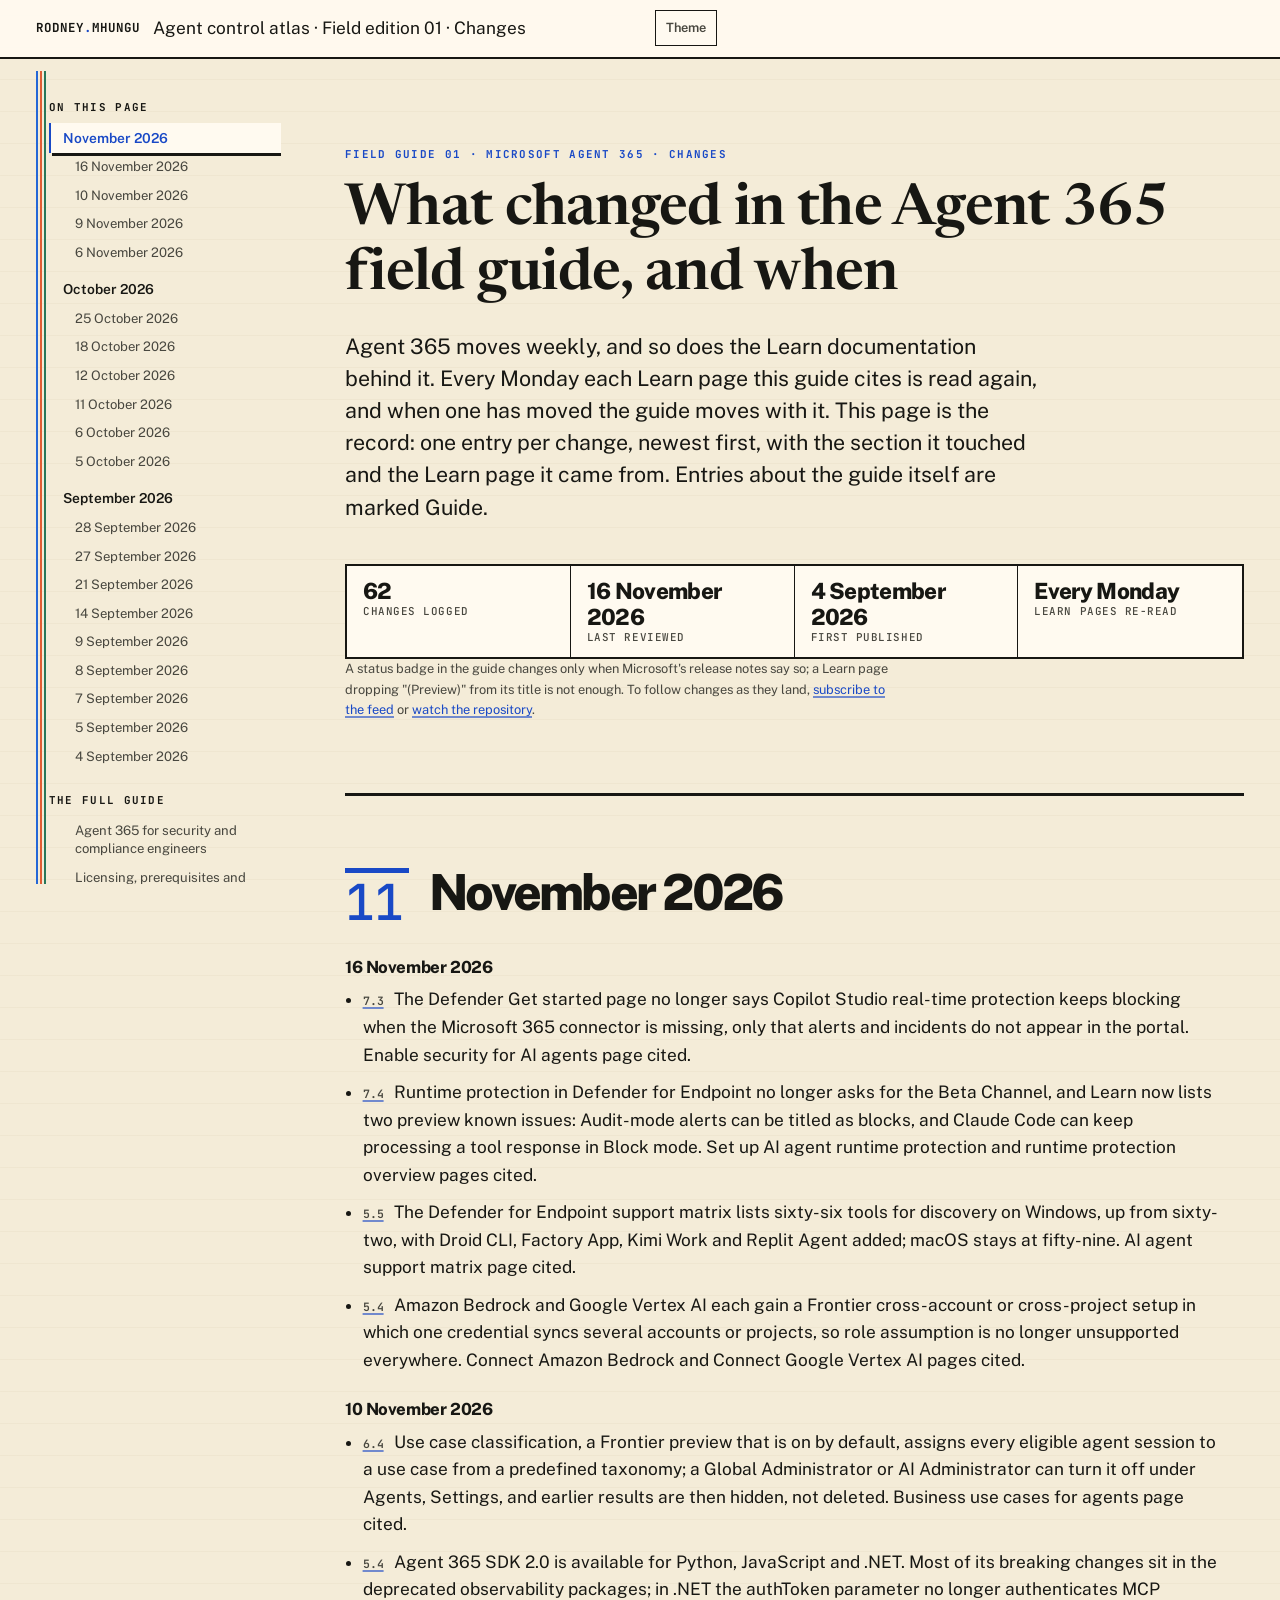
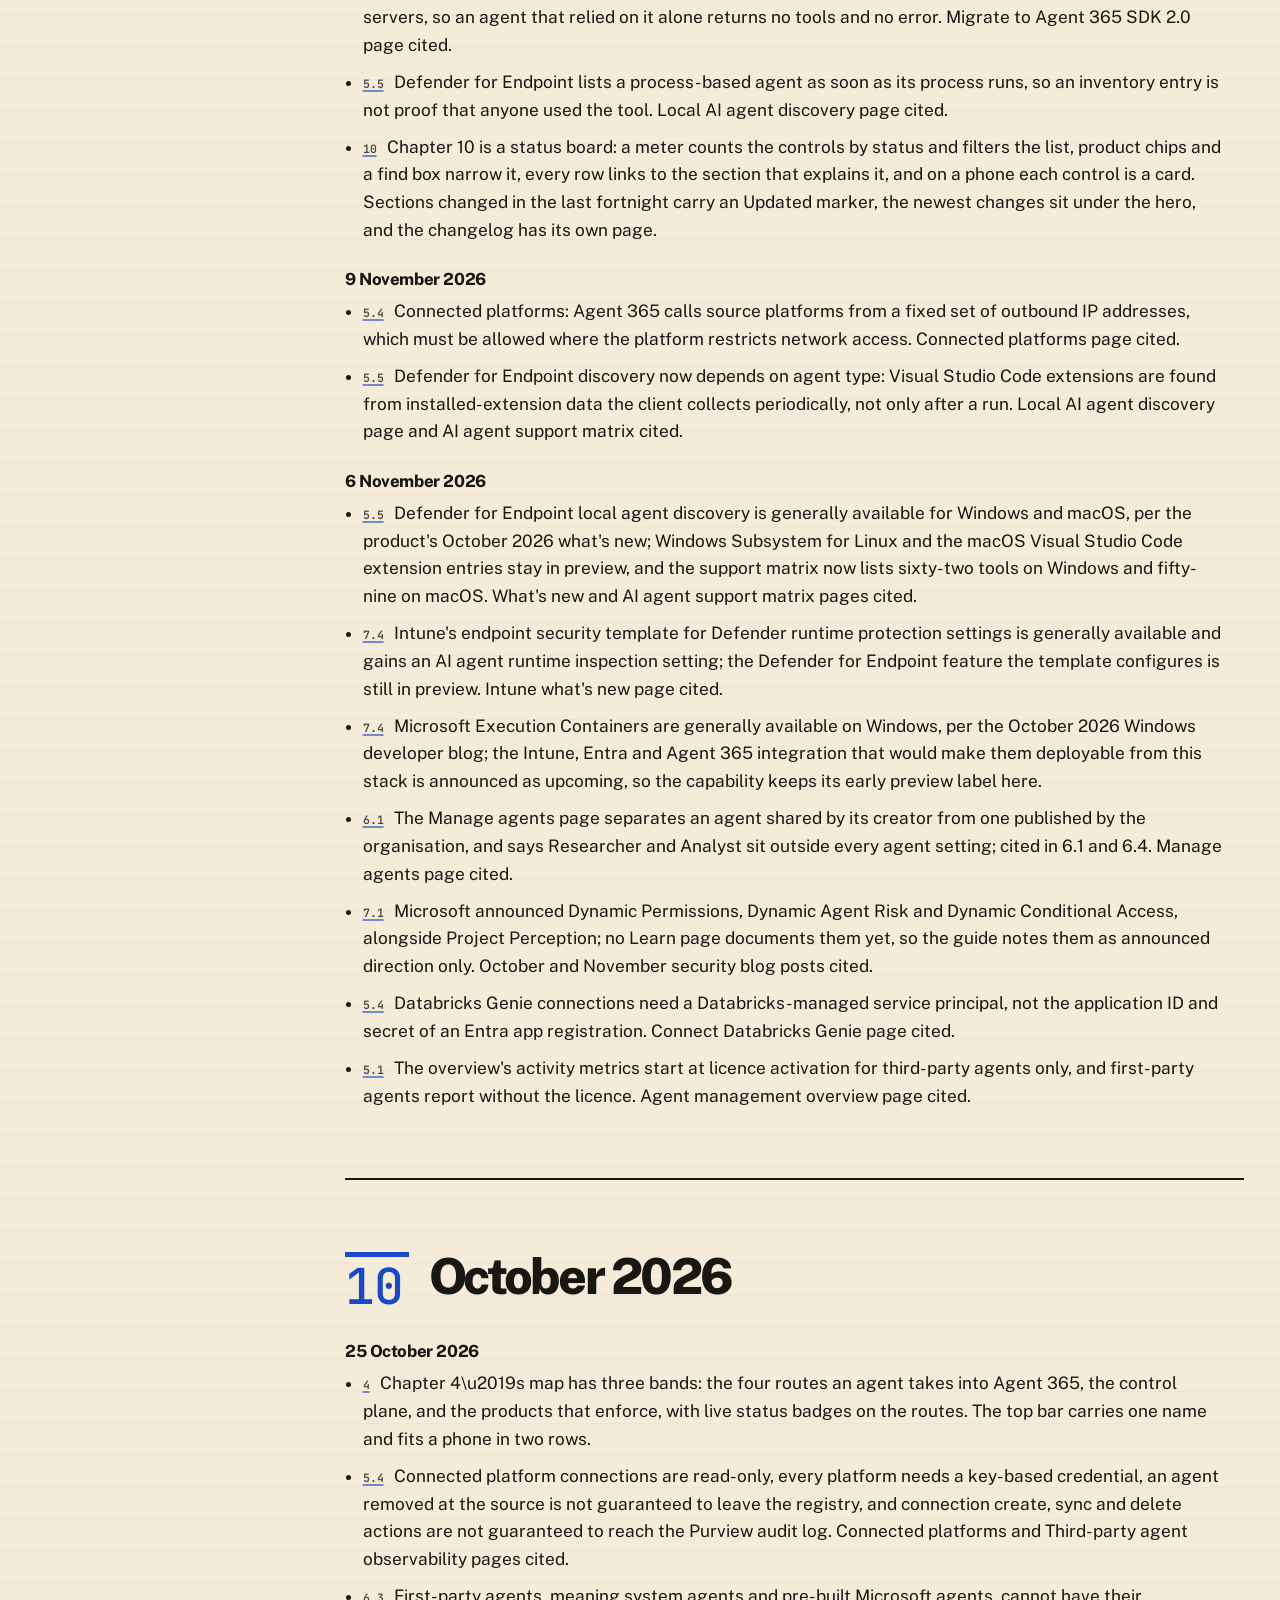
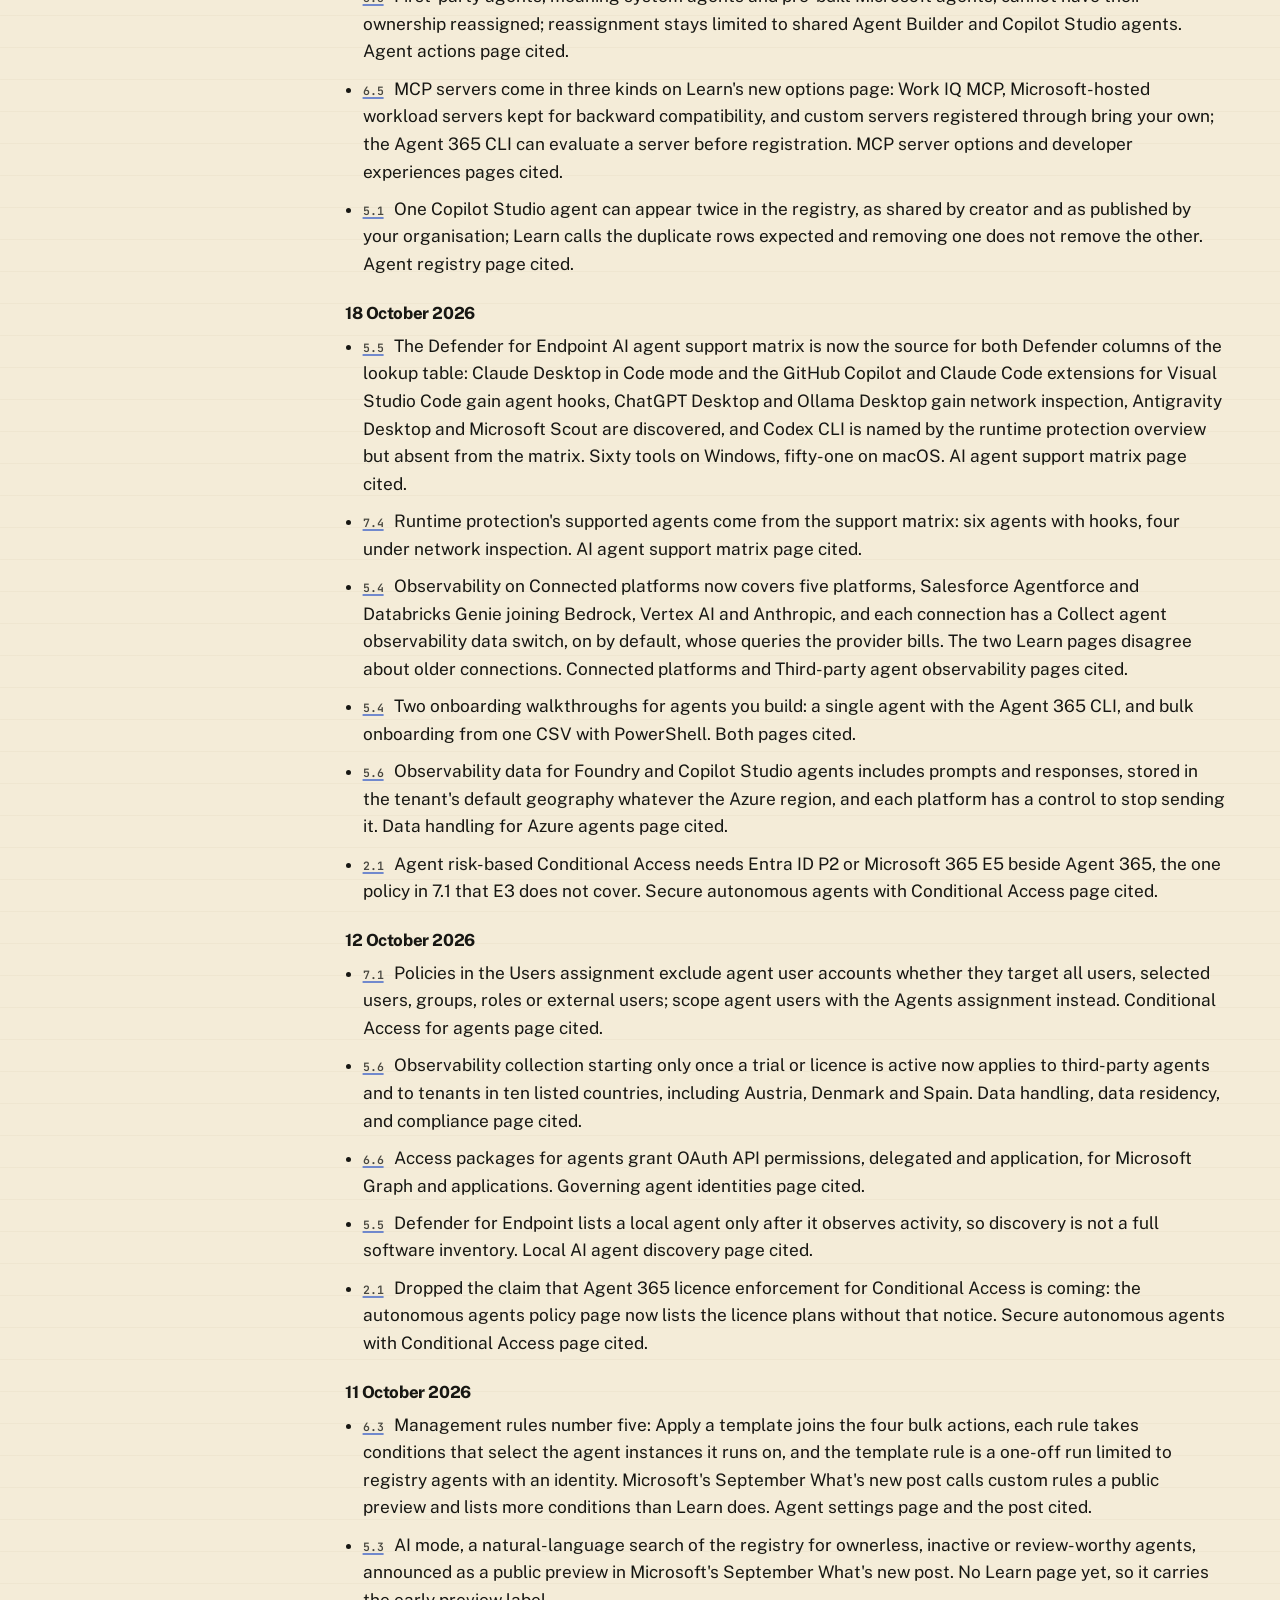
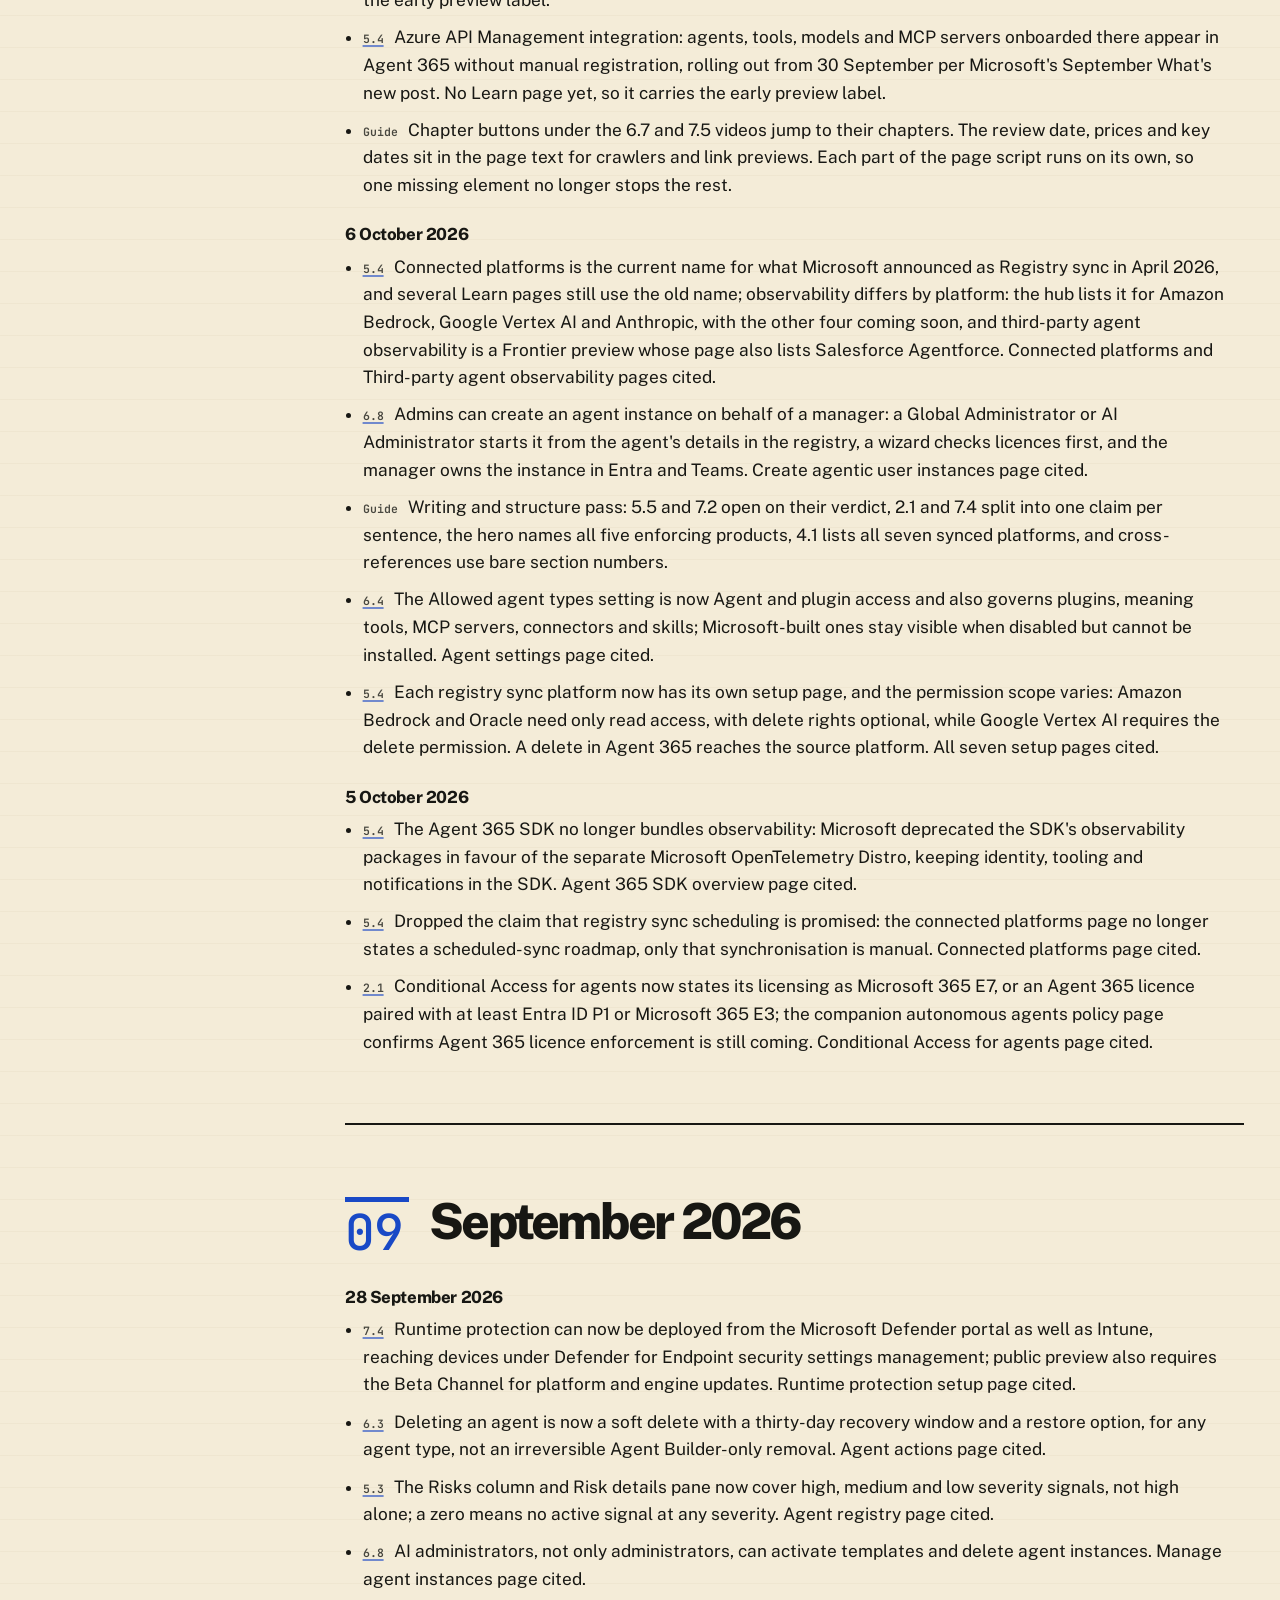
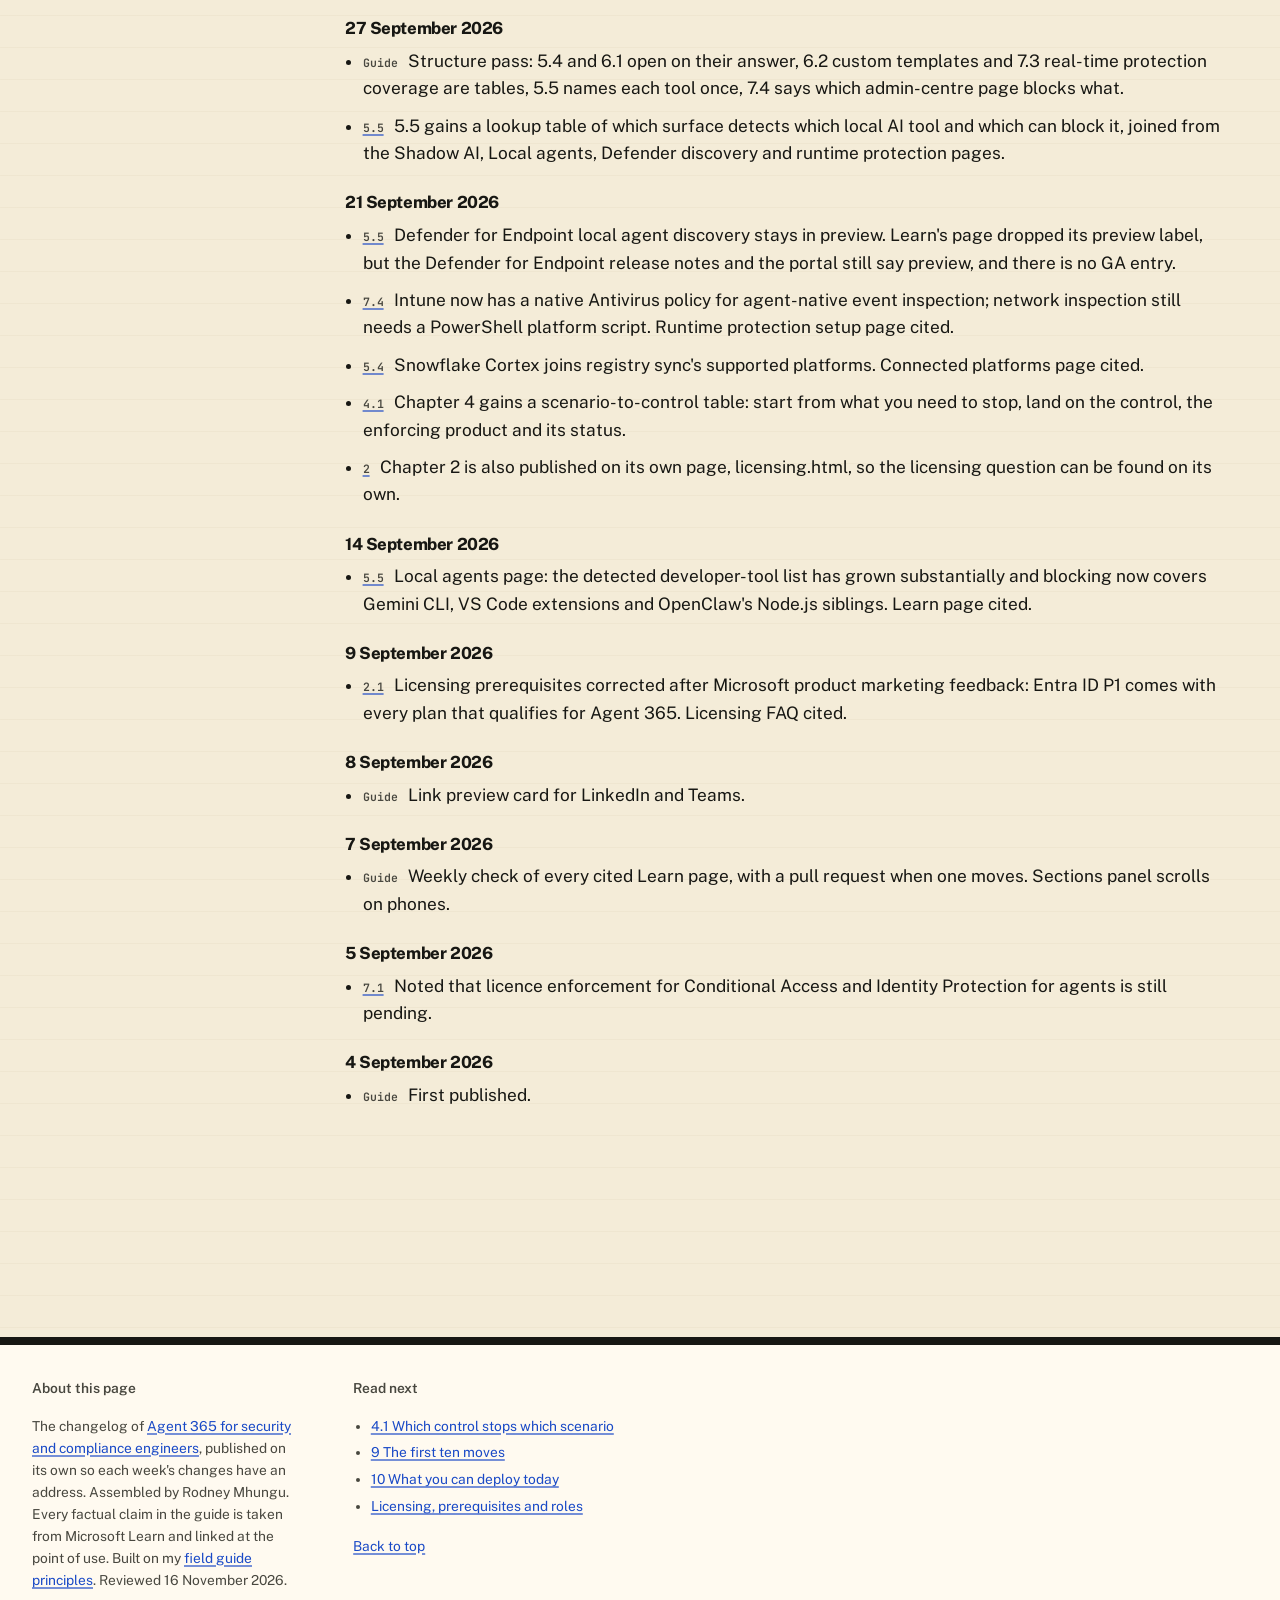
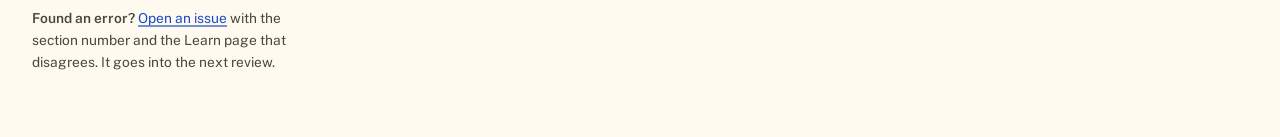
==== commit 41b34896: "chore: refresh Learn cache and propose guide edits" ====
--- a/changes.html
+++ b/changes.html
@@ -22,7 +22,7 @@
 <link rel="canonical" href="https://rodneymhungu.github.io/agent-365-guide/changes.html">
 <link rel="alternate" type="application/atom+xml" title="Changes to this guide" href="https://github.com/rodneymhungu/agent-365-guide/commits/main.atom">
 <script type="application/ld+json">
-{"@context":"https://schema.org","@type":"TechArticle","headline":"What changed in the Agent 365 field guide, and when","description":"Every change to the Agent 365 field guide for security and compliance engineers, dated, with the section it touched and the Microsoft Learn page behind it. Updated every Monday.","url":"https://rodneymhungu.github.io/agent-365-guide/changes.html","image":"https://rodneymhungu.github.io/agent-365-guide/images/og.png","datePublished":"2026-10-21","dateModified":"2026-11-10","inLanguage":"en-GB","author":{"@type":"Person","name":"Rodney Mhungu"},"isPartOf":{"@type":"TechArticle","name":"Agent 365 for security and compliance engineers","url":"https://rodneymhungu.github.io/agent-365-guide/"},"about":["Microsoft Agent 365","Microsoft Entra","Microsoft Purview","Microsoft Defender","Microsoft Intune"]}
+{"@context":"https://schema.org","@type":"TechArticle","headline":"What changed in the Agent 365 field guide, and when","description":"Every change to the Agent 365 field guide for security and compliance engineers, dated, with the section it touched and the Microsoft Learn page behind it. Updated every Monday.","url":"https://rodneymhungu.github.io/agent-365-guide/changes.html","image":"https://rodneymhungu.github.io/agent-365-guide/images/og.png","datePublished":"2026-10-21","dateModified":"2026-11-16","inLanguage":"en-GB","author":{"@type":"Person","name":"Rodney Mhungu"},"isPartOf":{"@type":"TechArticle","name":"Agent 365 for security and compliance engineers","url":"https://rodneymhungu.github.io/agent-365-guide/"},"about":["Microsoft Agent 365","Microsoft Entra","Microsoft Purview","Microsoft Defender","Microsoft Intune"]}
 </script>
 
 <!-- Status, dates, prices and the changelog live in a365-data.js; read the comment there before editing.
@@ -68,8 +68,8 @@
   <h1>What changed in the Agent 365 field guide, and when</h1>
   <p class="lede">Agent 365 moves weekly, and so does the Learn documentation behind it. Every Monday each Learn page this guide cites is read again, and when one has moved the guide moves with it. This page is the record: one entry per change, newest first, with the section it touched and the Learn page it came from. Entries about the guide itself are marked Guide.</p>
   <div class="field-stats" aria-label="Page summary">
-    <span><b data-static="changes-count">58</b> changes logged</span>
-    <span><b data-val="reviewed">10 November 2026</b> last reviewed</span>
+    <span><b data-static="changes-count">62</b> changes logged</span>
+    <span><b data-val="reviewed">16 November 2026</b> last reviewed</span>
     <span><b>4 September 2026</b> first published</span>
     <span><b>Every Monday</b> Learn pages re-read</span>
   </div>
@@ -79,6 +79,15 @@
 <!-- changes:start -->
 <section class="block" id="m2026-11">
   <div class="shead"><span class="n">11</span><h2>November 2026</h2></div>
+  <section id="d2026-11-16">
+  <h3>16 November 2026</h3>
+  <ul class="changes">
+    <li><b><a href="index.html#s7-3">7.3</a></b> The Defender Get started page no longer says Copilot Studio real-time protection keeps blocking when the Microsoft 365 connector is missing, only that alerts and incidents do not appear in the portal. Enable security for AI agents page cited.</li>
+    <li><b><a href="index.html#s7-4">7.4</a></b> Runtime protection in Defender for Endpoint no longer asks for the Beta Channel, and Learn now lists two preview known issues: Audit-mode alerts can be titled as blocks, and Claude Code can keep processing a tool response in Block mode. Set up AI agent runtime protection and runtime protection overview pages cited.</li>
+    <li><b><a href="index.html#s5-5">5.5</a></b> The Defender for Endpoint support matrix lists sixty-six tools for discovery on Windows, up from sixty-two, with Droid CLI, Factory App, Kimi Work and Replit Agent added; macOS stays at fifty-nine. AI agent support matrix page cited.</li>
+    <li><b><a href="index.html#s5-4">5.4</a></b> Amazon Bedrock and Google Vertex AI each gain a Frontier cross-account or cross-project setup in which one credential syncs several accounts or projects, so role assumption is no longer unsupported everywhere. Connect Amazon Bedrock and Connect Google Vertex AI pages cited.</li>
+  </ul>
+  </section>
   <section id="d2026-11-10">
   <h3>10 November 2026</h3>
   <ul class="changes">
@@ -244,7 +253,7 @@
   <div class="in">
     <div>
       <p><strong>About this page</strong></p>
-      <p>The changelog of <a href="index.html">Agent 365 for security and compliance engineers</a>, published on its own so each week's changes have an address. Assembled by Rodney Mhungu. Every factual claim in the guide is taken from Microsoft Learn and linked at the point of use. Built on my <a href="https://github.com/rodneymhungu/field-guide-principles" target="_blank" rel="noopener">field guide principles</a>. Reviewed <span data-val="reviewed">10 November 2026</span>.</p>
+      <p>The changelog of <a href="index.html">Agent 365 for security and compliance engineers</a>, published on its own so each week's changes have an address. Assembled by Rodney Mhungu. Every factual claim in the guide is taken from Microsoft Learn and linked at the point of use. Built on my <a href="https://github.com/rodneymhungu/field-guide-principles" target="_blank" rel="noopener">field guide principles</a>. Reviewed <span data-val="reviewed">16 November 2026</span>.</p>
       <p><strong>Found an error?</strong> <a href="https://github.com/rodneymhungu/agent-365-guide/issues/new?title=Correction%3A%20&amp;labels=correction" target="_blank" rel="noopener">Open an issue</a> with the section number and the Learn page that disagrees. It goes into the next review.</p>
     </div>
     <div>
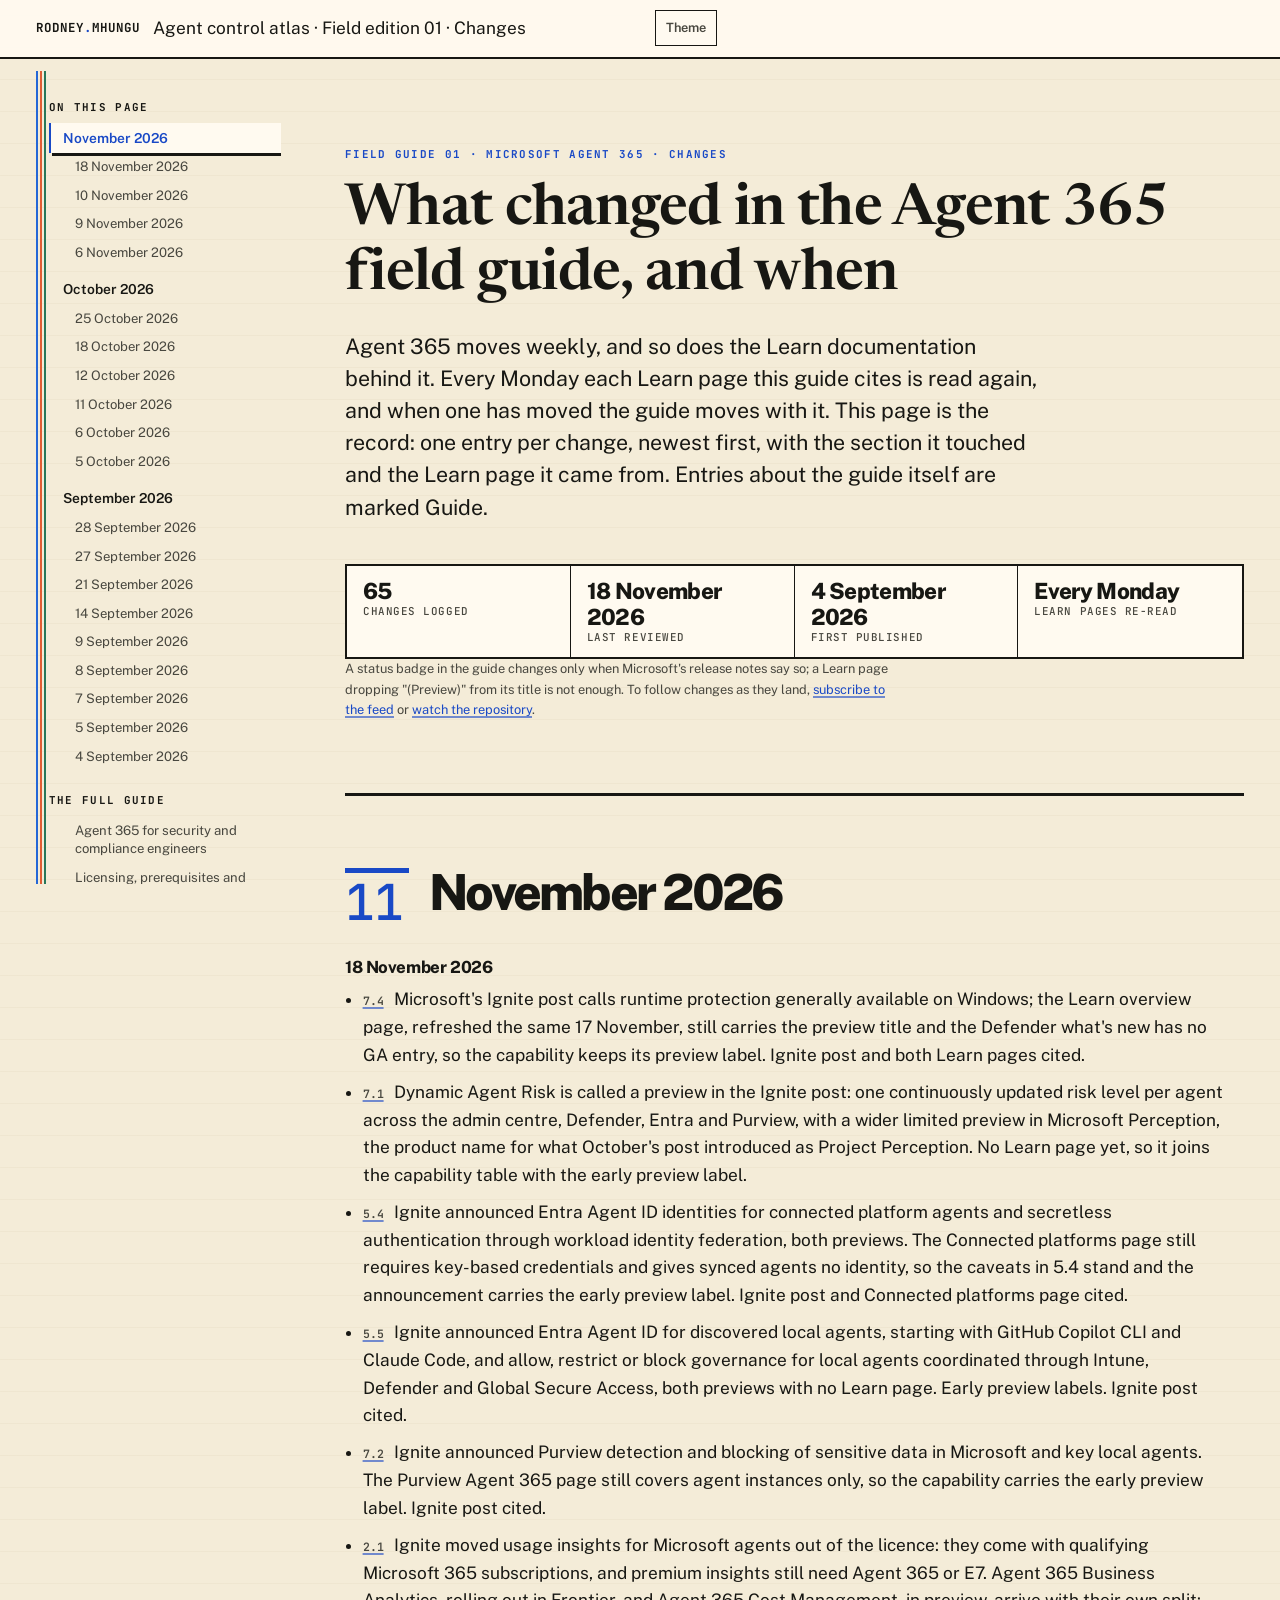
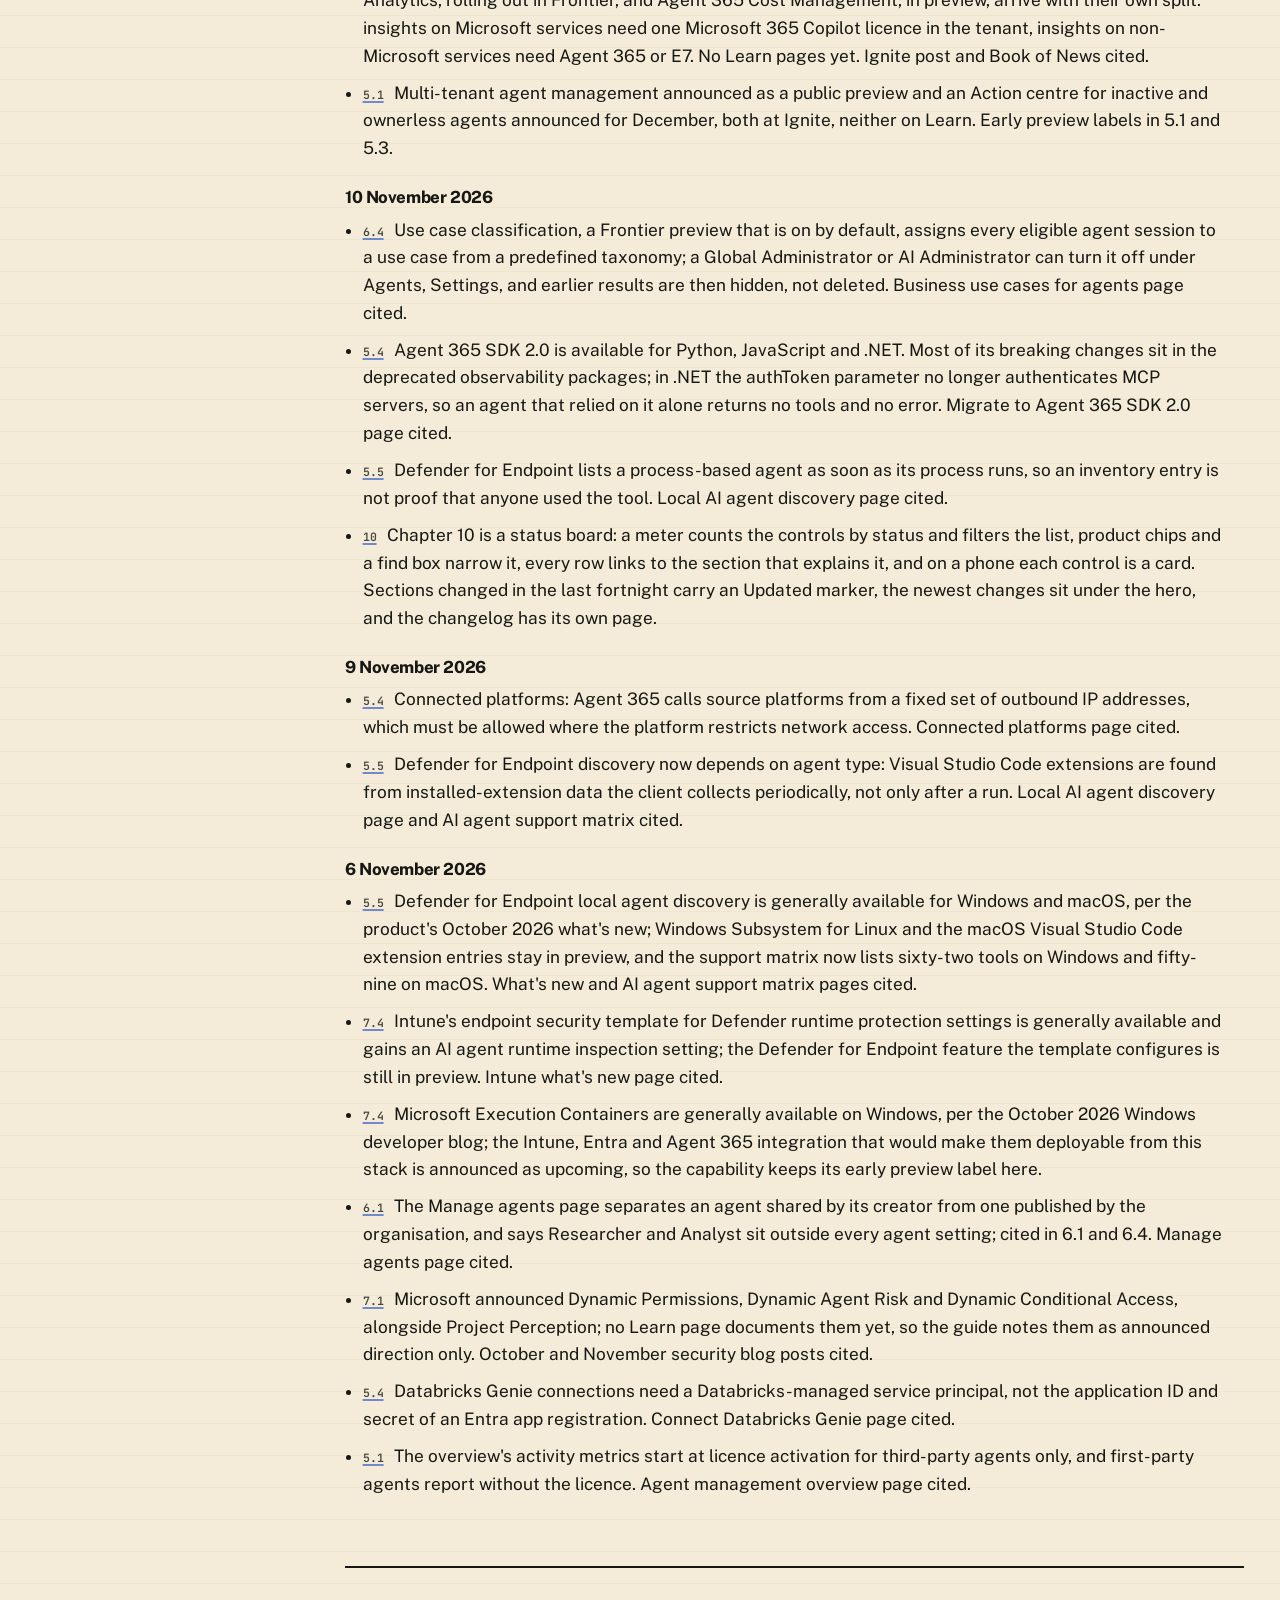
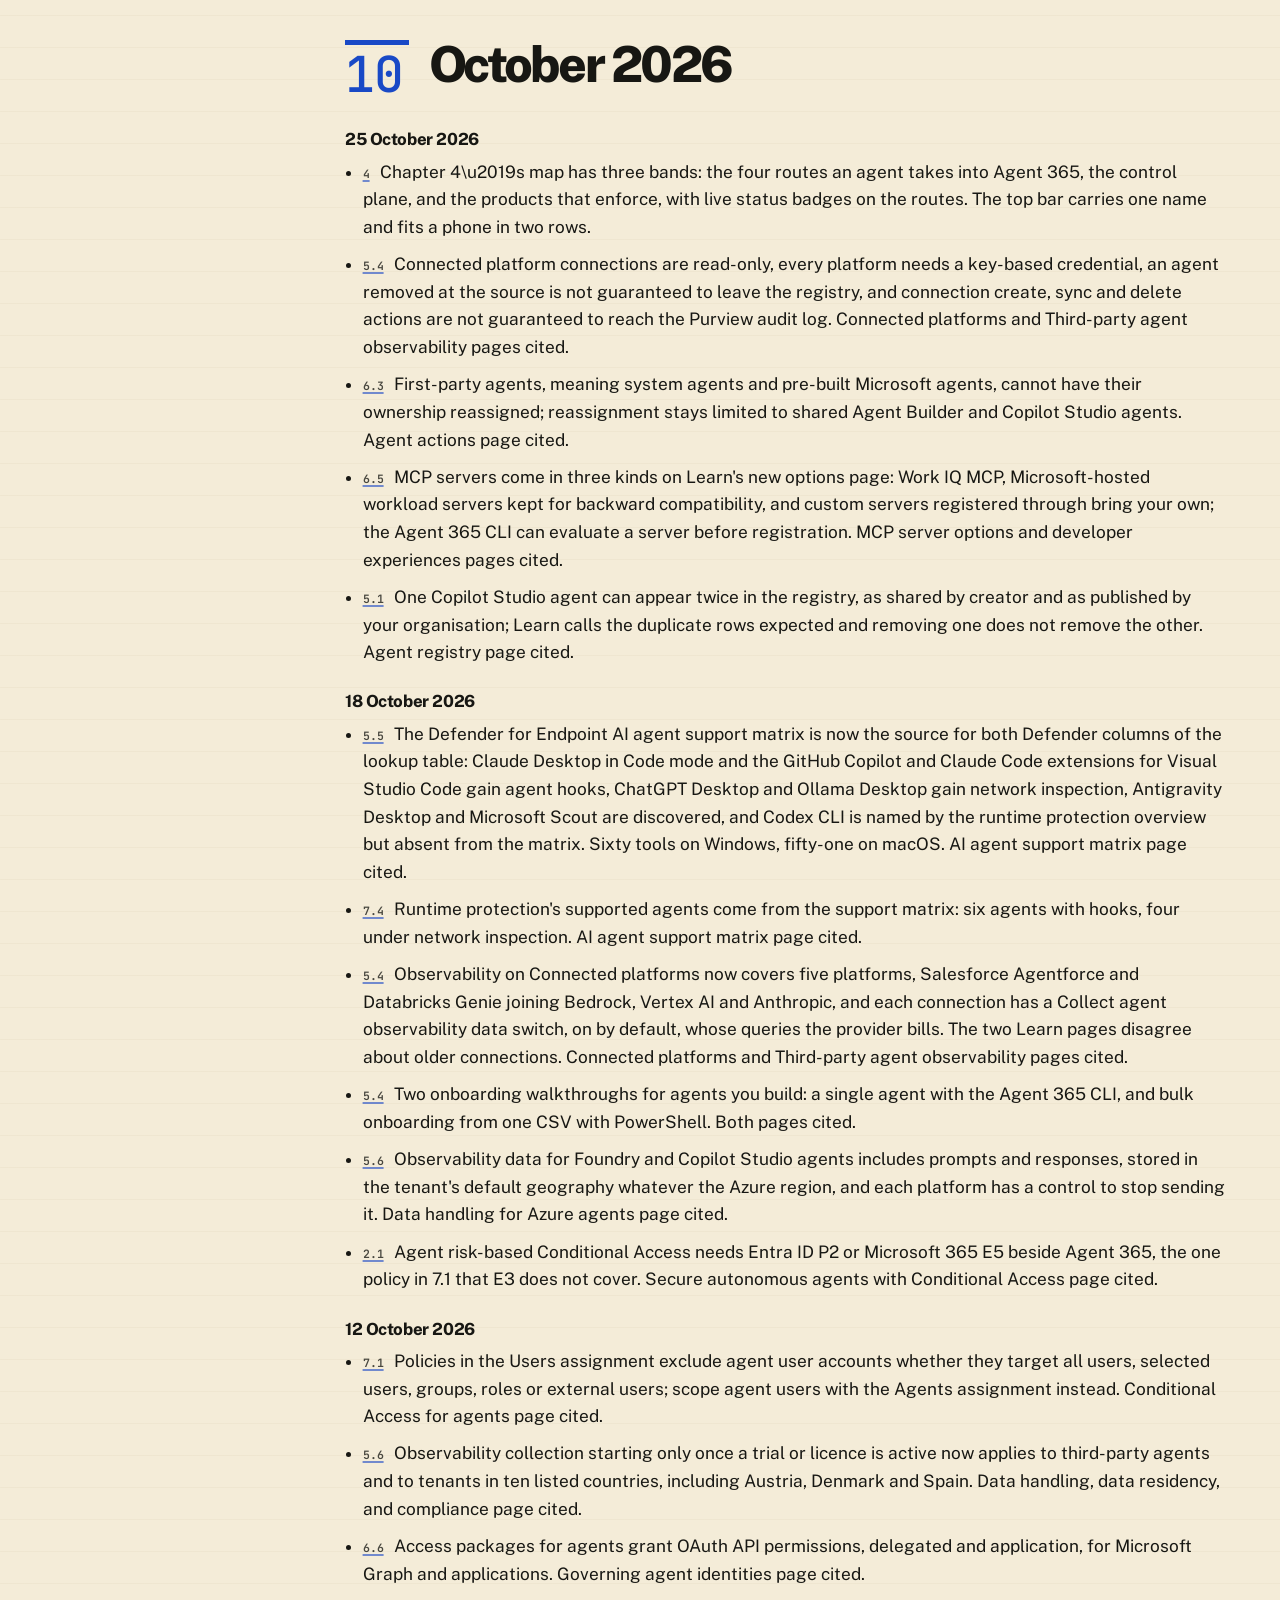
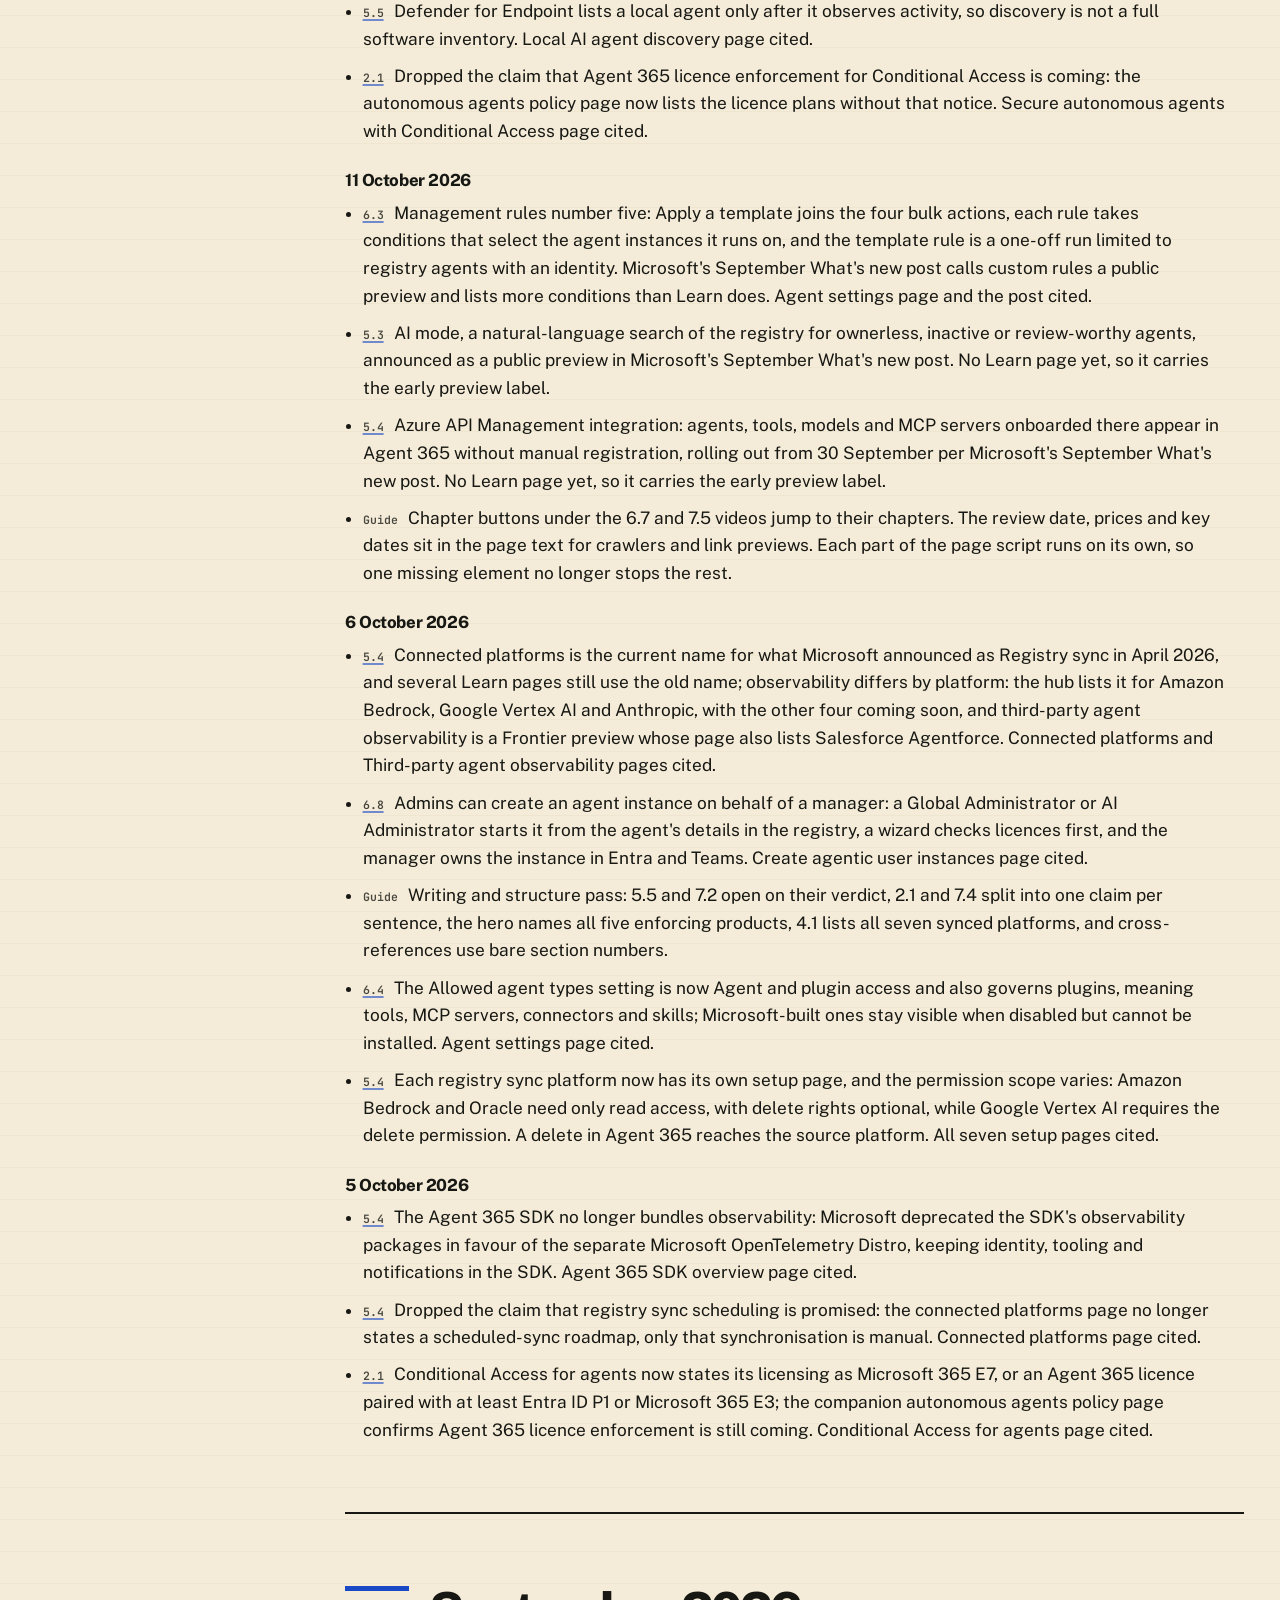
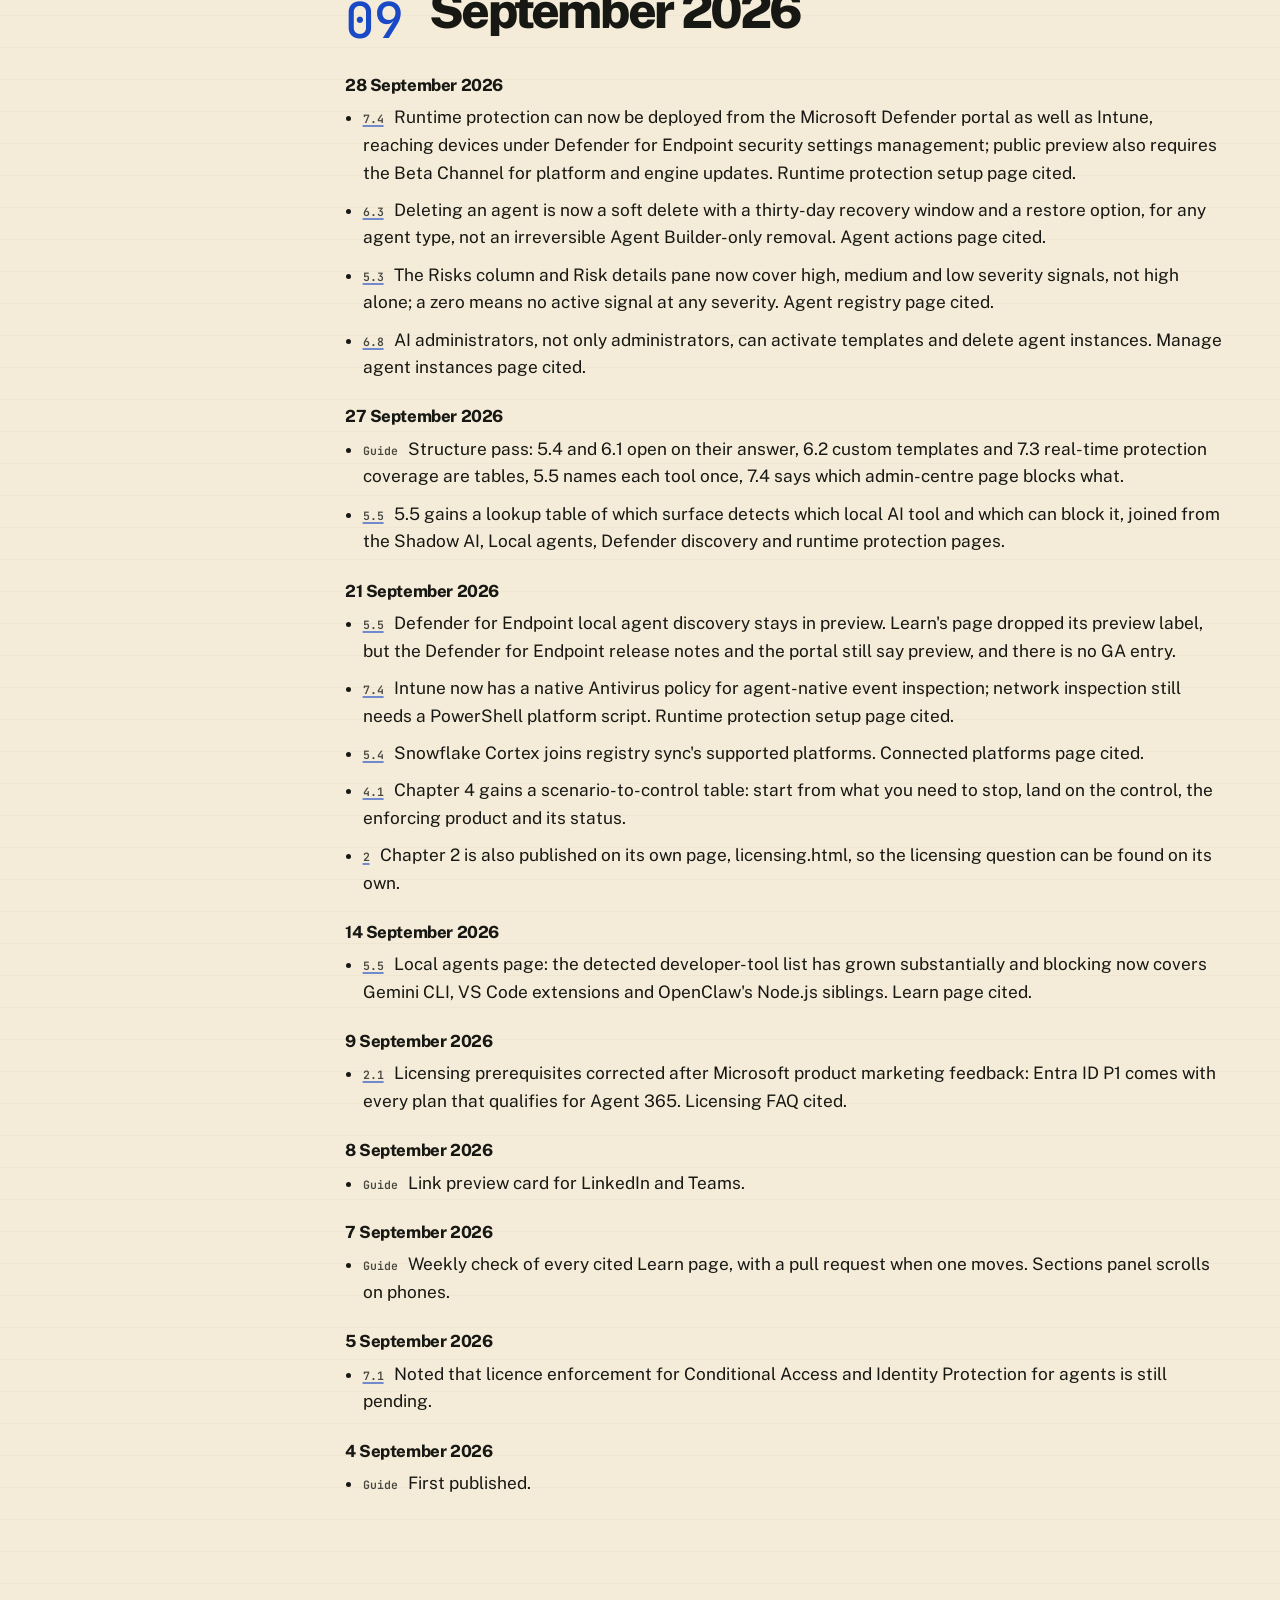
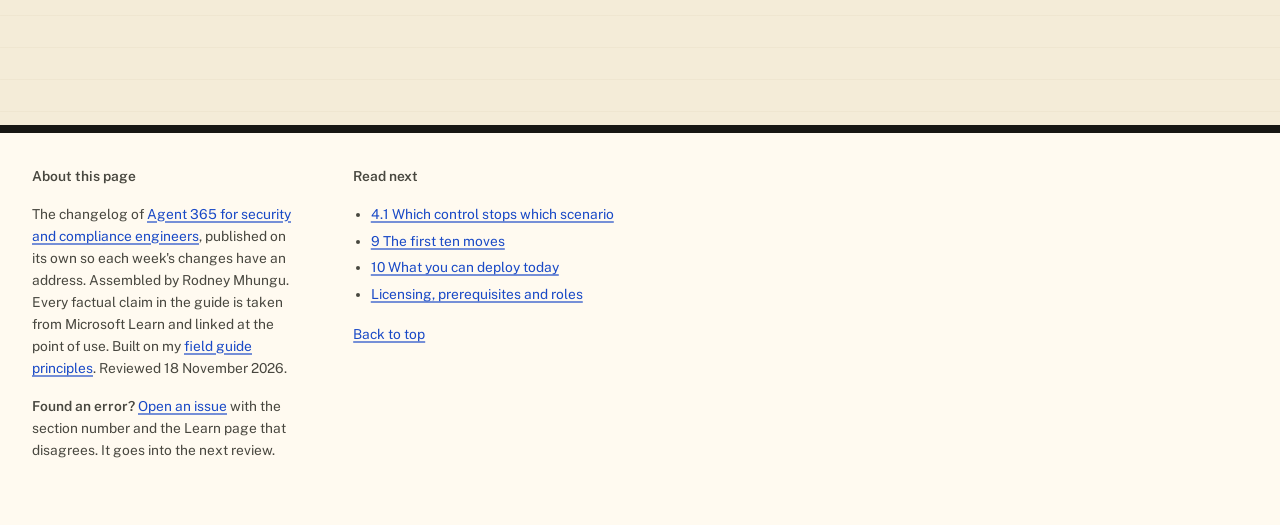
==== commit bfa26ed0: "Merge origin/main: status board, changes page and 10 November drift join the Ignite update Conflicts" ====
--- a/changes.html
+++ b/changes.html
@@ -22,7 +22,7 @@
 <link rel="canonical" href="https://rodneymhungu.github.io/agent-365-guide/changes.html">
 <link rel="alternate" type="application/atom+xml" title="Changes to this guide" href="https://github.com/rodneymhungu/agent-365-guide/commits/main.atom">
 <script type="application/ld+json">
-{"@context":"https://schema.org","@type":"TechArticle","headline":"What changed in the Agent 365 field guide, and when","description":"Every change to the Agent 365 field guide for security and compliance engineers, dated, with the section it touched and the Microsoft Learn page behind it. Updated every Monday.","url":"https://rodneymhungu.github.io/agent-365-guide/changes.html","image":"https://rodneymhungu.github.io/agent-365-guide/images/og.png","datePublished":"2026-10-21","dateModified":"2026-11-16","inLanguage":"en-GB","author":{"@type":"Person","name":"Rodney Mhungu"},"isPartOf":{"@type":"TechArticle","name":"Agent 365 for security and compliance engineers","url":"https://rodneymhungu.github.io/agent-365-guide/"},"about":["Microsoft Agent 365","Microsoft Entra","Microsoft Purview","Microsoft Defender","Microsoft Intune"]}
+{"@context":"https://schema.org","@type":"TechArticle","headline":"What changed in the Agent 365 field guide, and when","description":"Every change to the Agent 365 field guide for security and compliance engineers, dated, with the section it touched and the Microsoft Learn page behind it. Updated every Monday.","url":"https://rodneymhungu.github.io/agent-365-guide/changes.html","image":"https://rodneymhungu.github.io/agent-365-guide/images/og.png","datePublished":"2026-10-21","dateModified":"2026-11-18","inLanguage":"en-GB","author":{"@type":"Person","name":"Rodney Mhungu"},"isPartOf":{"@type":"TechArticle","name":"Agent 365 for security and compliance engineers","url":"https://rodneymhungu.github.io/agent-365-guide/"},"about":["Microsoft Agent 365","Microsoft Entra","Microsoft Purview","Microsoft Defender","Microsoft Intune"]}
 </script>
 
 <!-- Status, dates, prices and the changelog live in a365-data.js; read the comment there before editing.
@@ -68,8 +68,8 @@
   <h1>What changed in the Agent 365 field guide, and when</h1>
   <p class="lede">Agent 365 moves weekly, and so does the Learn documentation behind it. Every Monday each Learn page this guide cites is read again, and when one has moved the guide moves with it. This page is the record: one entry per change, newest first, with the section it touched and the Learn page it came from. Entries about the guide itself are marked Guide.</p>
   <div class="field-stats" aria-label="Page summary">
-    <span><b data-static="changes-count">62</b> changes logged</span>
-    <span><b data-val="reviewed">16 November 2026</b> last reviewed</span>
+    <span><b data-static="changes-count">65</b> changes logged</span>
+    <span><b data-val="reviewed">18 November 2026</b> last reviewed</span>
     <span><b>4 September 2026</b> first published</span>
     <span><b>Every Monday</b> Learn pages re-read</span>
   </div>
@@ -79,13 +79,16 @@
 <!-- changes:start -->
 <section class="block" id="m2026-11">
   <div class="shead"><span class="n">11</span><h2>November 2026</h2></div>
-  <section id="d2026-11-16">
-  <h3>16 November 2026</h3>
-  <ul class="changes">
-    <li><b><a href="index.html#s7-3">7.3</a></b> The Defender Get started page no longer says Copilot Studio real-time protection keeps blocking when the Microsoft 365 connector is missing, only that alerts and incidents do not appear in the portal. Enable security for AI agents page cited.</li>
-    <li><b><a href="index.html#s7-4">7.4</a></b> Runtime protection in Defender for Endpoint no longer asks for the Beta Channel, and Learn now lists two preview known issues: Audit-mode alerts can be titled as blocks, and Claude Code can keep processing a tool response in Block mode. Set up AI agent runtime protection and runtime protection overview pages cited.</li>
-    <li><b><a href="index.html#s5-5">5.5</a></b> The Defender for Endpoint support matrix lists sixty-six tools for discovery on Windows, up from sixty-two, with Droid CLI, Factory App, Kimi Work and Replit Agent added; macOS stays at fifty-nine. AI agent support matrix page cited.</li>
-    <li><b><a href="index.html#s5-4">5.4</a></b> Amazon Bedrock and Google Vertex AI each gain a Frontier cross-account or cross-project setup in which one credential syncs several accounts or projects, so role assumption is no longer unsupported everywhere. Connect Amazon Bedrock and Connect Google Vertex AI pages cited.</li>
+  <section id="d2026-11-18">
+  <h3>18 November 2026</h3>
+  <ul class="changes">
+    <li><b><a href="index.html#s7-4">7.4</a></b> Microsoft's Ignite post calls runtime protection generally available on Windows; the Learn overview page, refreshed the same 17 November, still carries the preview title and the Defender what's new has no GA entry, so the capability keeps its preview label. Ignite post and both Learn pages cited.</li>
+    <li><b><a href="index.html#s7-1">7.1</a></b> Dynamic Agent Risk is called a preview in the Ignite post: one continuously updated risk level per agent across the admin centre, Defender, Entra and Purview, with a wider limited preview in Microsoft Perception, the product name for what October's post introduced as Project Perception. No Learn page yet, so it joins the capability table with the early preview label.</li>
+    <li><b><a href="index.html#s5-4">5.4</a></b> Ignite announced Entra Agent ID identities for connected platform agents and secretless authentication through workload identity federation, both previews. The Connected platforms page still requires key-based credentials and gives synced agents no identity, so the caveats in 5.4 stand and the announcement carries the early preview label. Ignite post and Connected platforms page cited.</li>
+    <li><b><a href="index.html#s5-5">5.5</a></b> Ignite announced Entra Agent ID for discovered local agents, starting with GitHub Copilot CLI and Claude Code, and allow, restrict or block governance for local agents coordinated through Intune, Defender and Global Secure Access, both previews with no Learn page. Early preview labels. Ignite post cited.</li>
+    <li><b><a href="index.html#s7-2">7.2</a></b> Ignite announced Purview detection and blocking of sensitive data in Microsoft and key local agents. The Purview Agent 365 page still covers agent instances only, so the capability carries the early preview label. Ignite post cited.</li>
+    <li><b><a href="index.html#s2-1">2.1</a></b> Ignite moved usage insights for Microsoft agents out of the licence: they come with qualifying Microsoft 365 subscriptions, and premium insights still need Agent 365 or E7. Agent 365 Business Analytics, rolling out in Frontier, and Agent 365 Cost Management, in preview, arrive with their own split: insights on Microsoft services need one Microsoft 365 Copilot licence in the tenant, insights on non-Microsoft services need Agent 365 or E7. No Learn pages yet. Ignite post and Book of News cited.</li>
+    <li><b><a href="index.html#s5-1">5.1</a></b> Multi-tenant agent management announced as a public preview and an Action centre for inactive and ownerless agents announced for December, both at Ignite, neither on Learn. Early preview labels in 5.1 and 5.3.</li>
   </ul>
   </section>
   <section id="d2026-11-10">
@@ -253,7 +256,7 @@
   <div class="in">
     <div>
       <p><strong>About this page</strong></p>
-      <p>The changelog of <a href="index.html">Agent 365 for security and compliance engineers</a>, published on its own so each week's changes have an address. Assembled by Rodney Mhungu. Every factual claim in the guide is taken from Microsoft Learn and linked at the point of use. Built on my <a href="https://github.com/rodneymhungu/field-guide-principles" target="_blank" rel="noopener">field guide principles</a>. Reviewed <span data-val="reviewed">16 November 2026</span>.</p>
+      <p>The changelog of <a href="index.html">Agent 365 for security and compliance engineers</a>, published on its own so each week's changes have an address. Assembled by Rodney Mhungu. Every factual claim in the guide is taken from Microsoft Learn and linked at the point of use. Built on my <a href="https://github.com/rodneymhungu/field-guide-principles" target="_blank" rel="noopener">field guide principles</a>. Reviewed <span data-val="reviewed">18 November 2026</span>.</p>
       <p><strong>Found an error?</strong> <a href="https://github.com/rodneymhungu/agent-365-guide/issues/new?title=Correction%3A%20&amp;labels=correction" target="_blank" rel="noopener">Open an issue</a> with the section number and the Learn page that disagrees. It goes into the next review.</p>
     </div>
     <div>
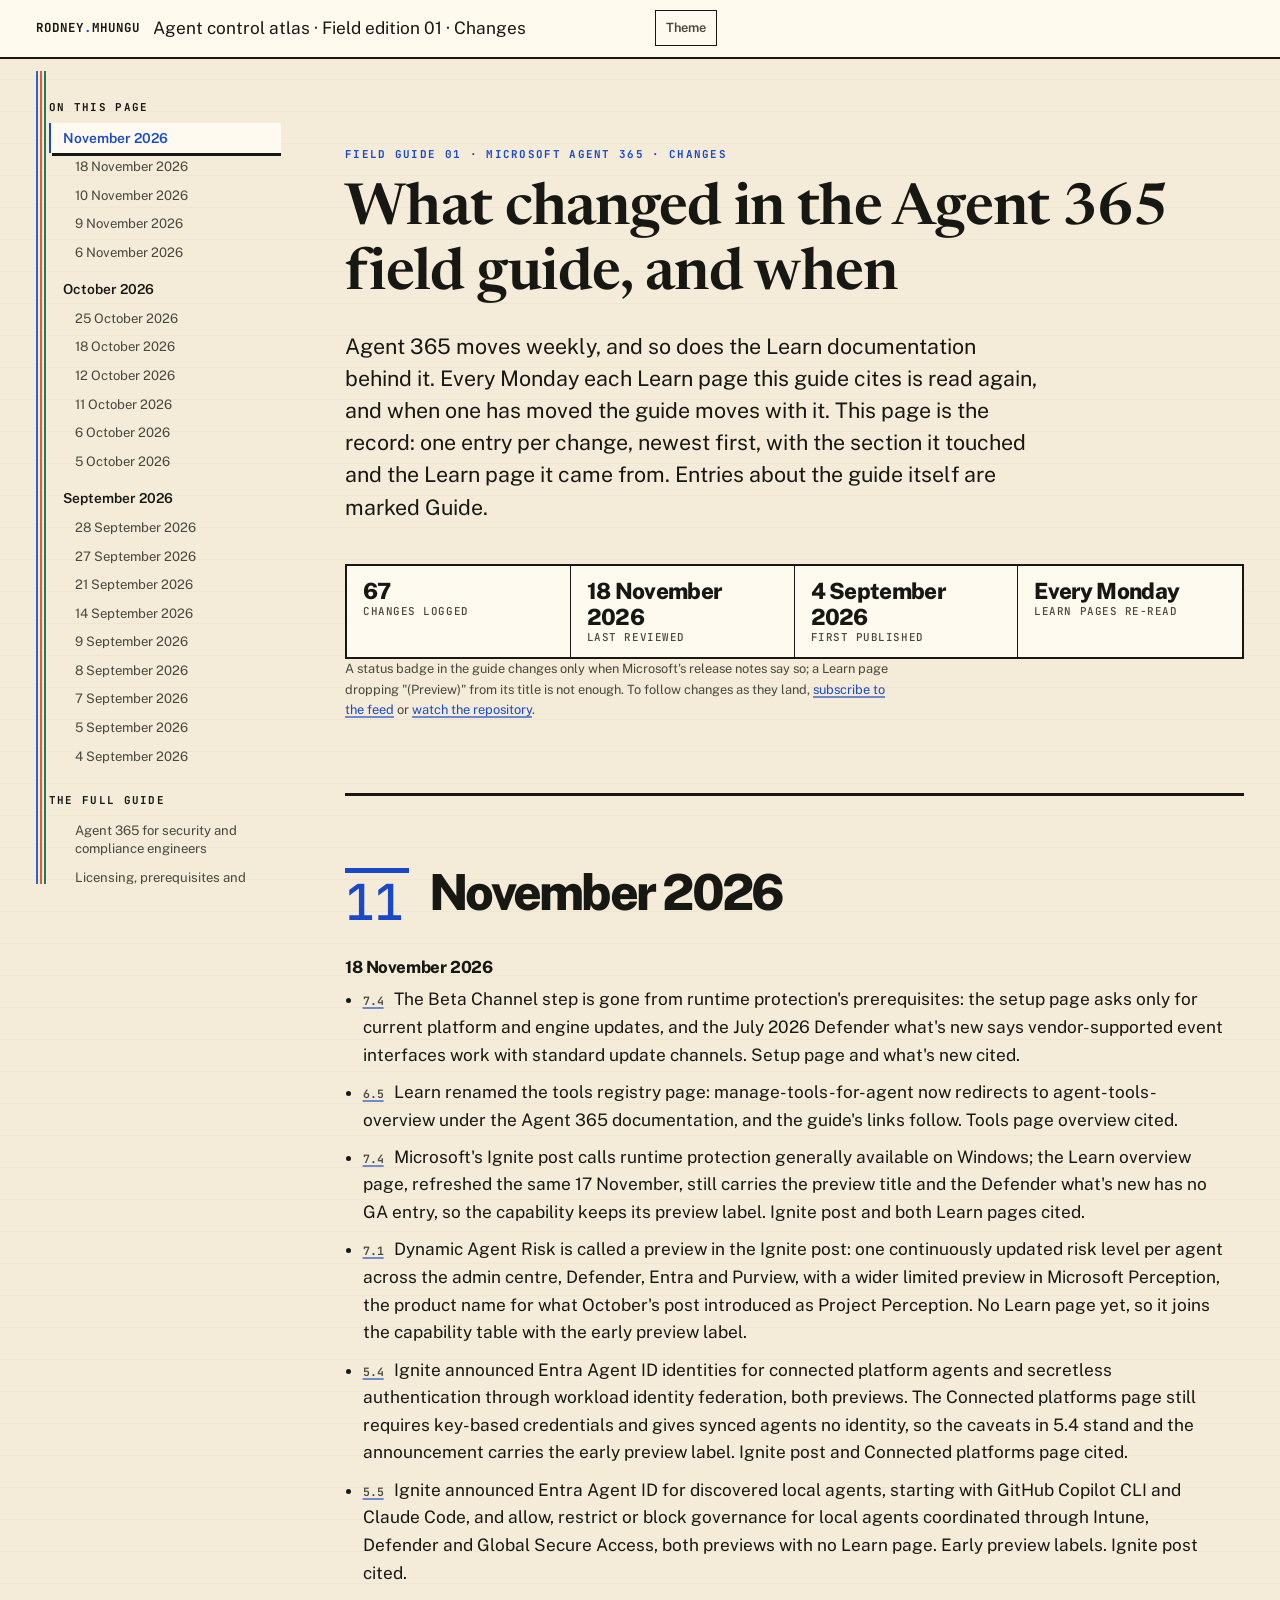
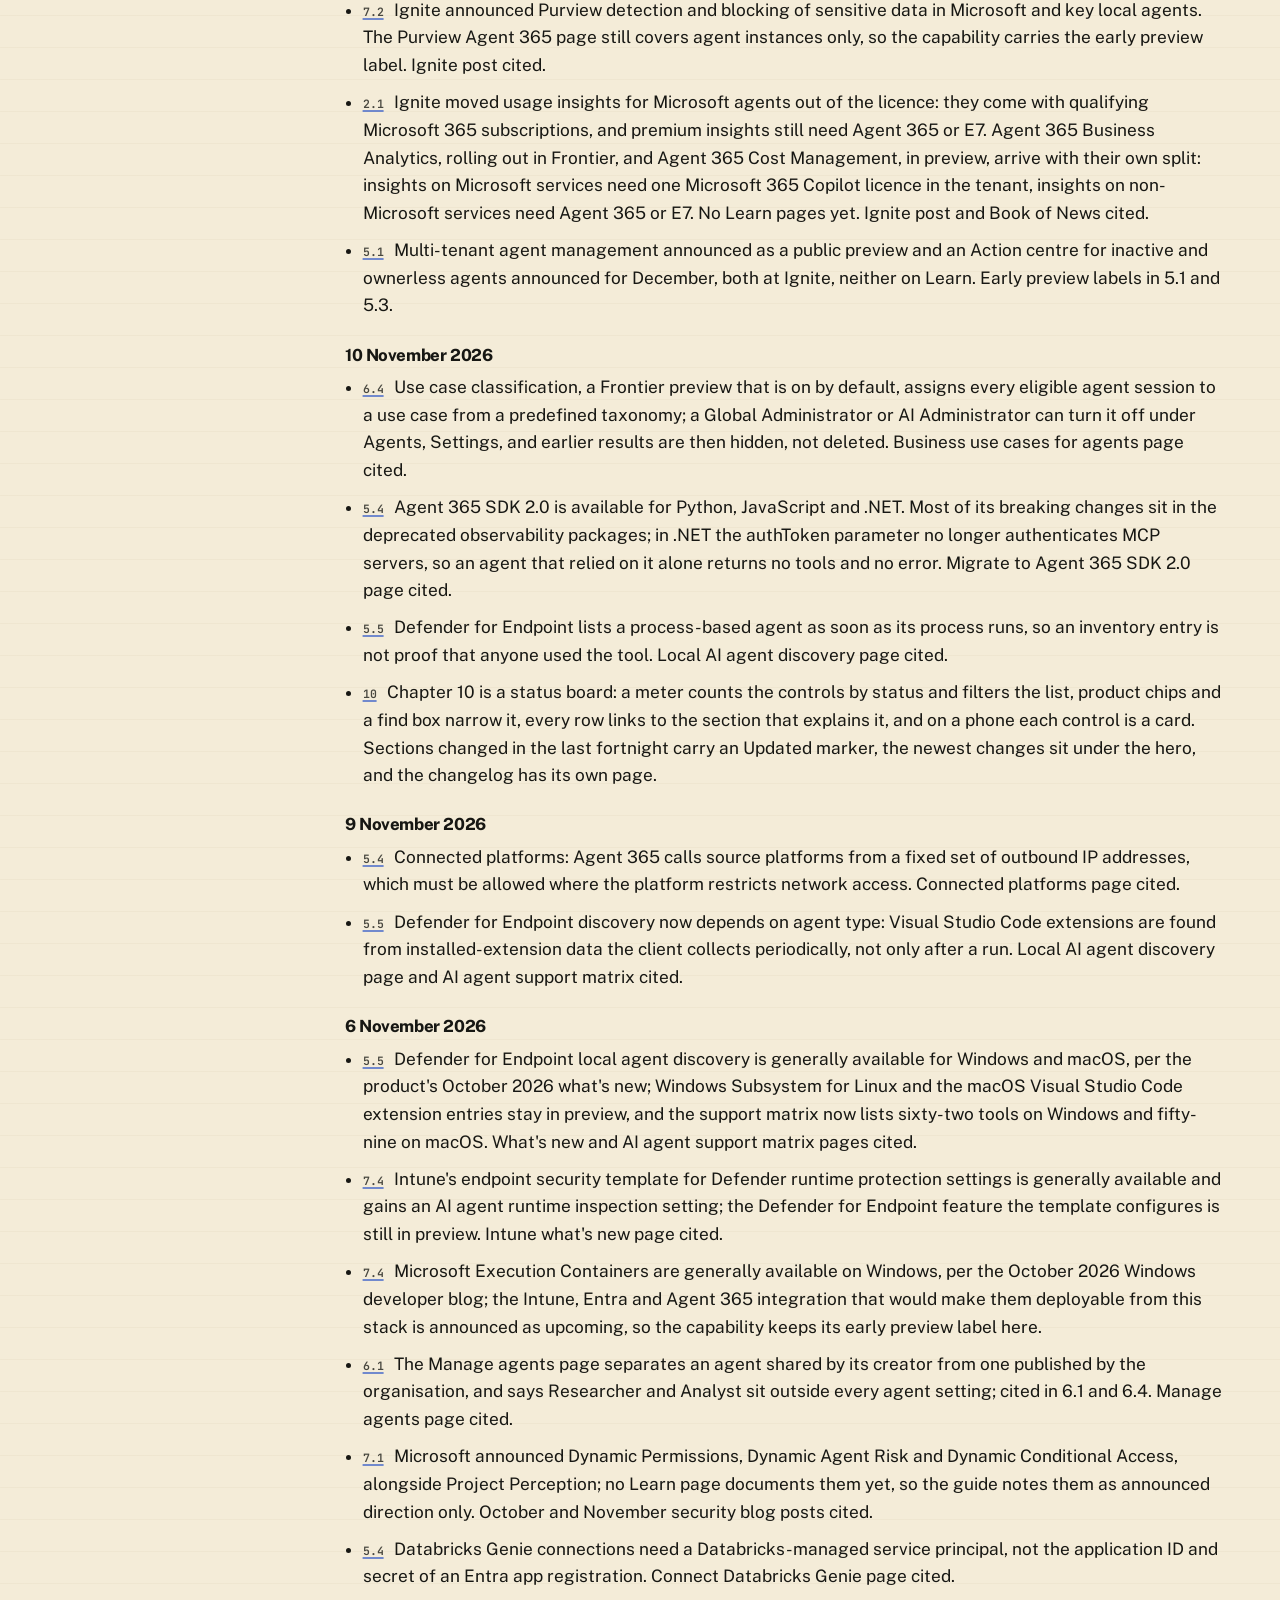
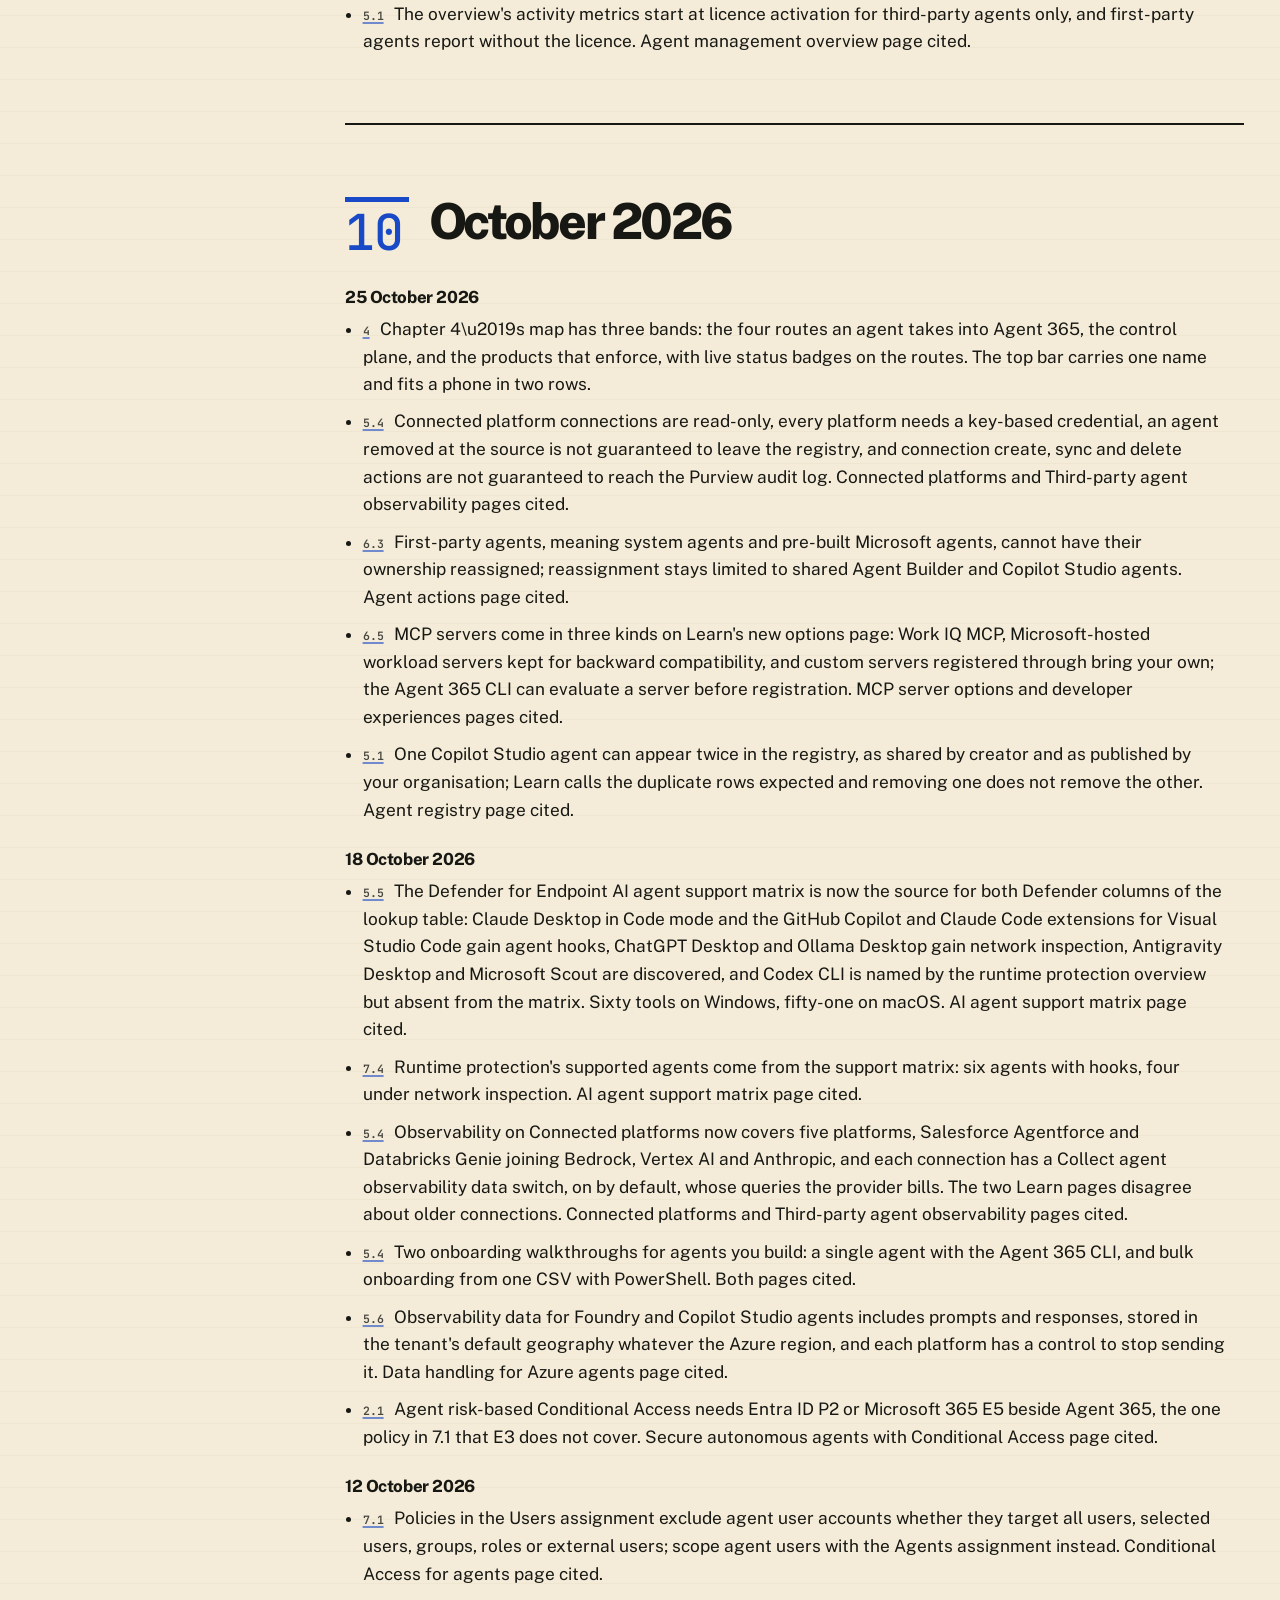
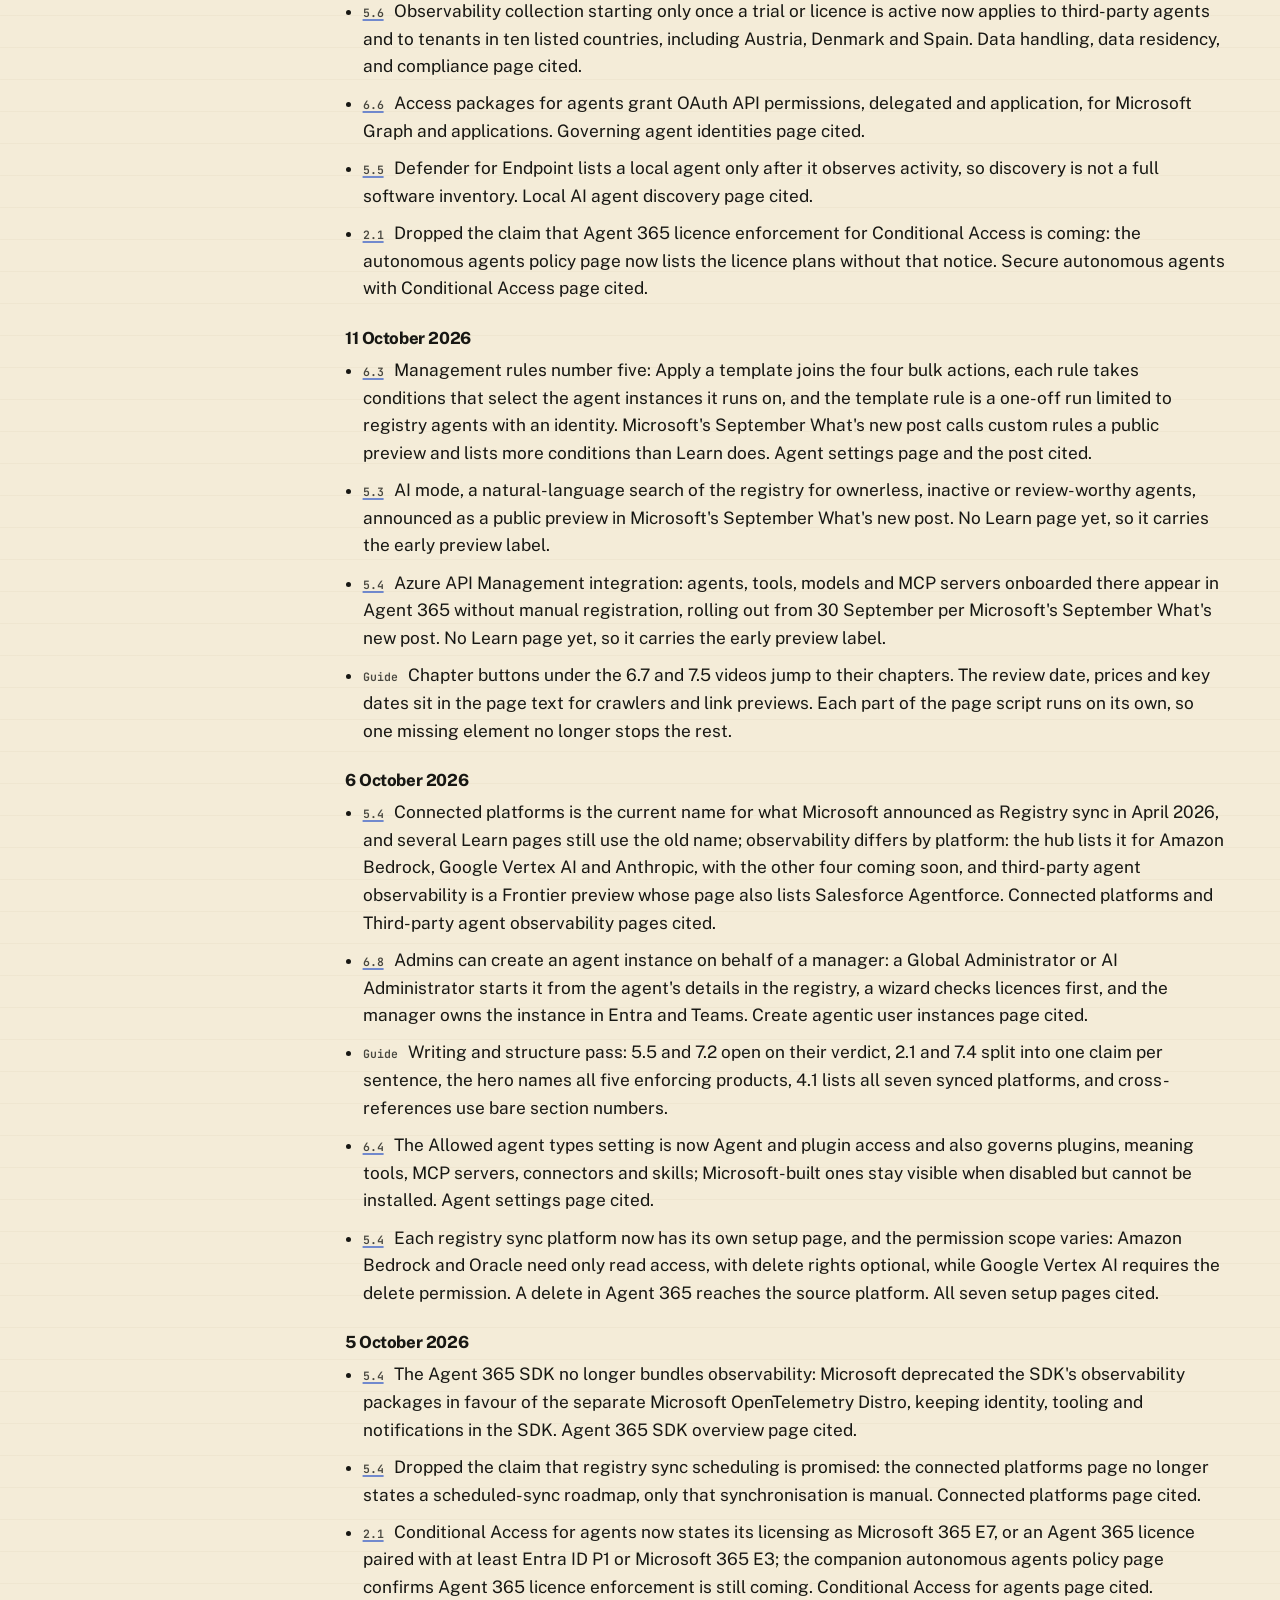
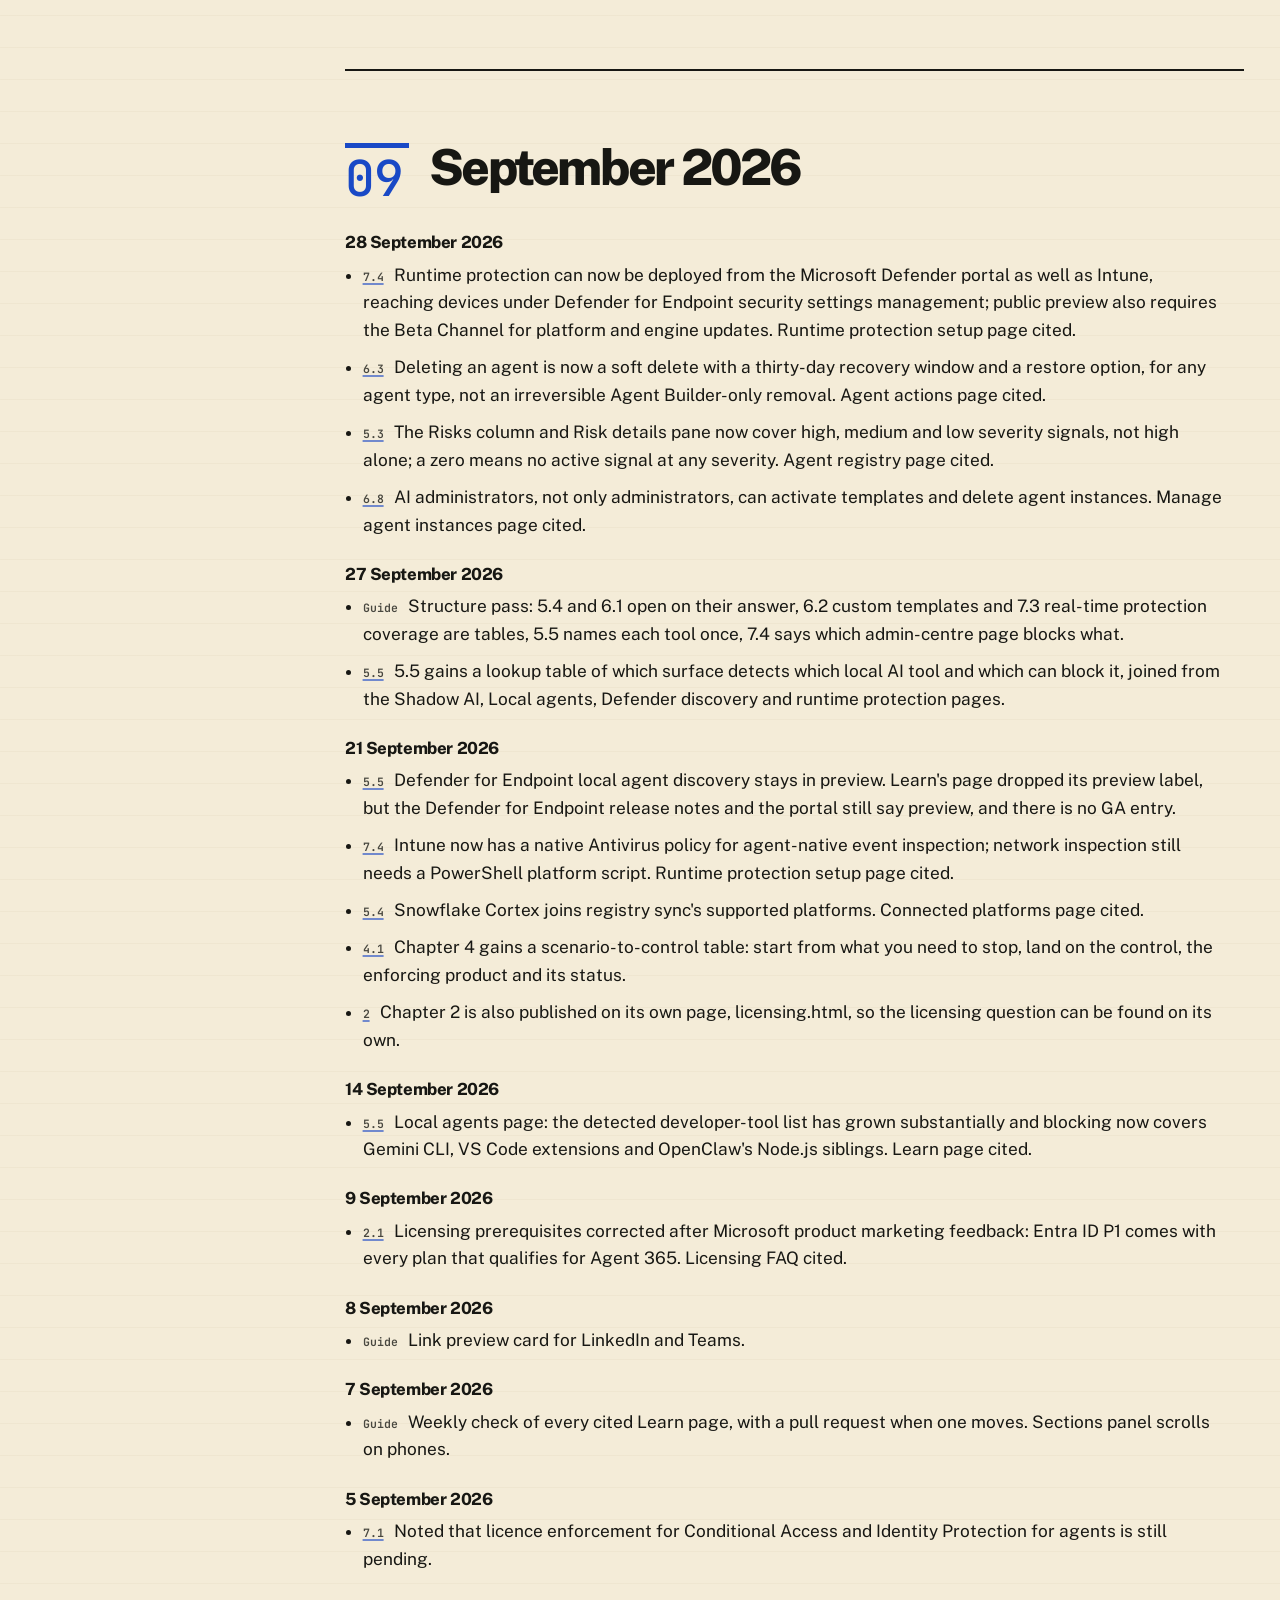
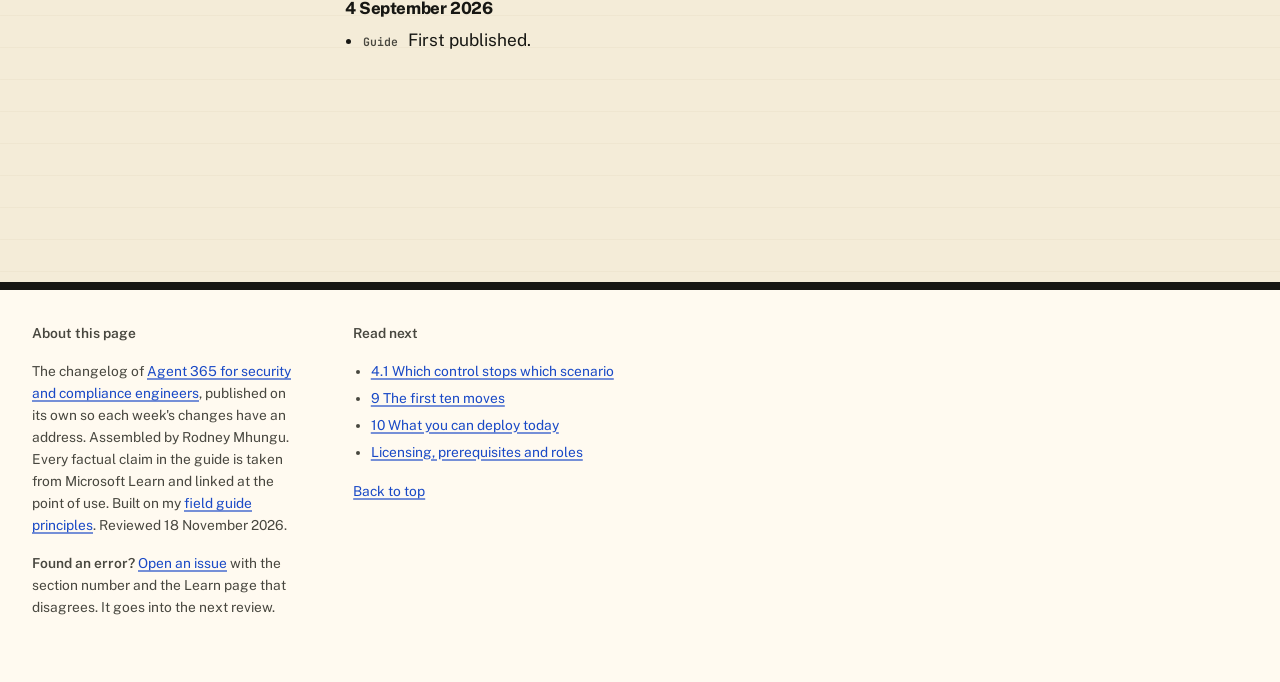
==== commit 2ec1ffe7: "Drift: Beta Channel requirement dropped, tools page renamed on Learn The runtime protection setup pa" ====
--- a/changes.html
+++ b/changes.html
@@ -68,7 +68,7 @@
   <h1>What changed in the Agent 365 field guide, and when</h1>
   <p class="lede">Agent 365 moves weekly, and so does the Learn documentation behind it. Every Monday each Learn page this guide cites is read again, and when one has moved the guide moves with it. This page is the record: one entry per change, newest first, with the section it touched and the Learn page it came from. Entries about the guide itself are marked Guide.</p>
   <div class="field-stats" aria-label="Page summary">
-    <span><b data-static="changes-count">65</b> changes logged</span>
+    <span><b data-static="changes-count">67</b> changes logged</span>
     <span><b data-val="reviewed">18 November 2026</b> last reviewed</span>
     <span><b>4 September 2026</b> first published</span>
     <span><b>Every Monday</b> Learn pages re-read</span>
@@ -82,6 +82,8 @@
   <section id="d2026-11-18">
   <h3>18 November 2026</h3>
   <ul class="changes">
+    <li><b><a href="index.html#s7-4">7.4</a></b> The Beta Channel step is gone from runtime protection's prerequisites: the setup page asks only for current platform and engine updates, and the July 2026 Defender what's new says vendor-supported event interfaces work with standard update channels. Setup page and what's new cited.</li>
+    <li><b><a href="index.html#s6-5">6.5</a></b> Learn renamed the tools registry page: manage-tools-for-agent now redirects to agent-tools-overview under the Agent 365 documentation, and the guide's links follow. Tools page overview cited.</li>
     <li><b><a href="index.html#s7-4">7.4</a></b> Microsoft's Ignite post calls runtime protection generally available on Windows; the Learn overview page, refreshed the same 17 November, still carries the preview title and the Defender what's new has no GA entry, so the capability keeps its preview label. Ignite post and both Learn pages cited.</li>
     <li><b><a href="index.html#s7-1">7.1</a></b> Dynamic Agent Risk is called a preview in the Ignite post: one continuously updated risk level per agent across the admin centre, Defender, Entra and Purview, with a wider limited preview in Microsoft Perception, the product name for what October's post introduced as Project Perception. No Learn page yet, so it joins the capability table with the early preview label.</li>
     <li><b><a href="index.html#s5-4">5.4</a></b> Ignite announced Entra Agent ID identities for connected platform agents and secretless authentication through workload identity federation, both previews. The Connected platforms page still requires key-based credentials and gives synced agents no identity, so the caveats in 5.4 stand and the announcement carries the early preview label. Ignite post and Connected platforms page cited.</li>
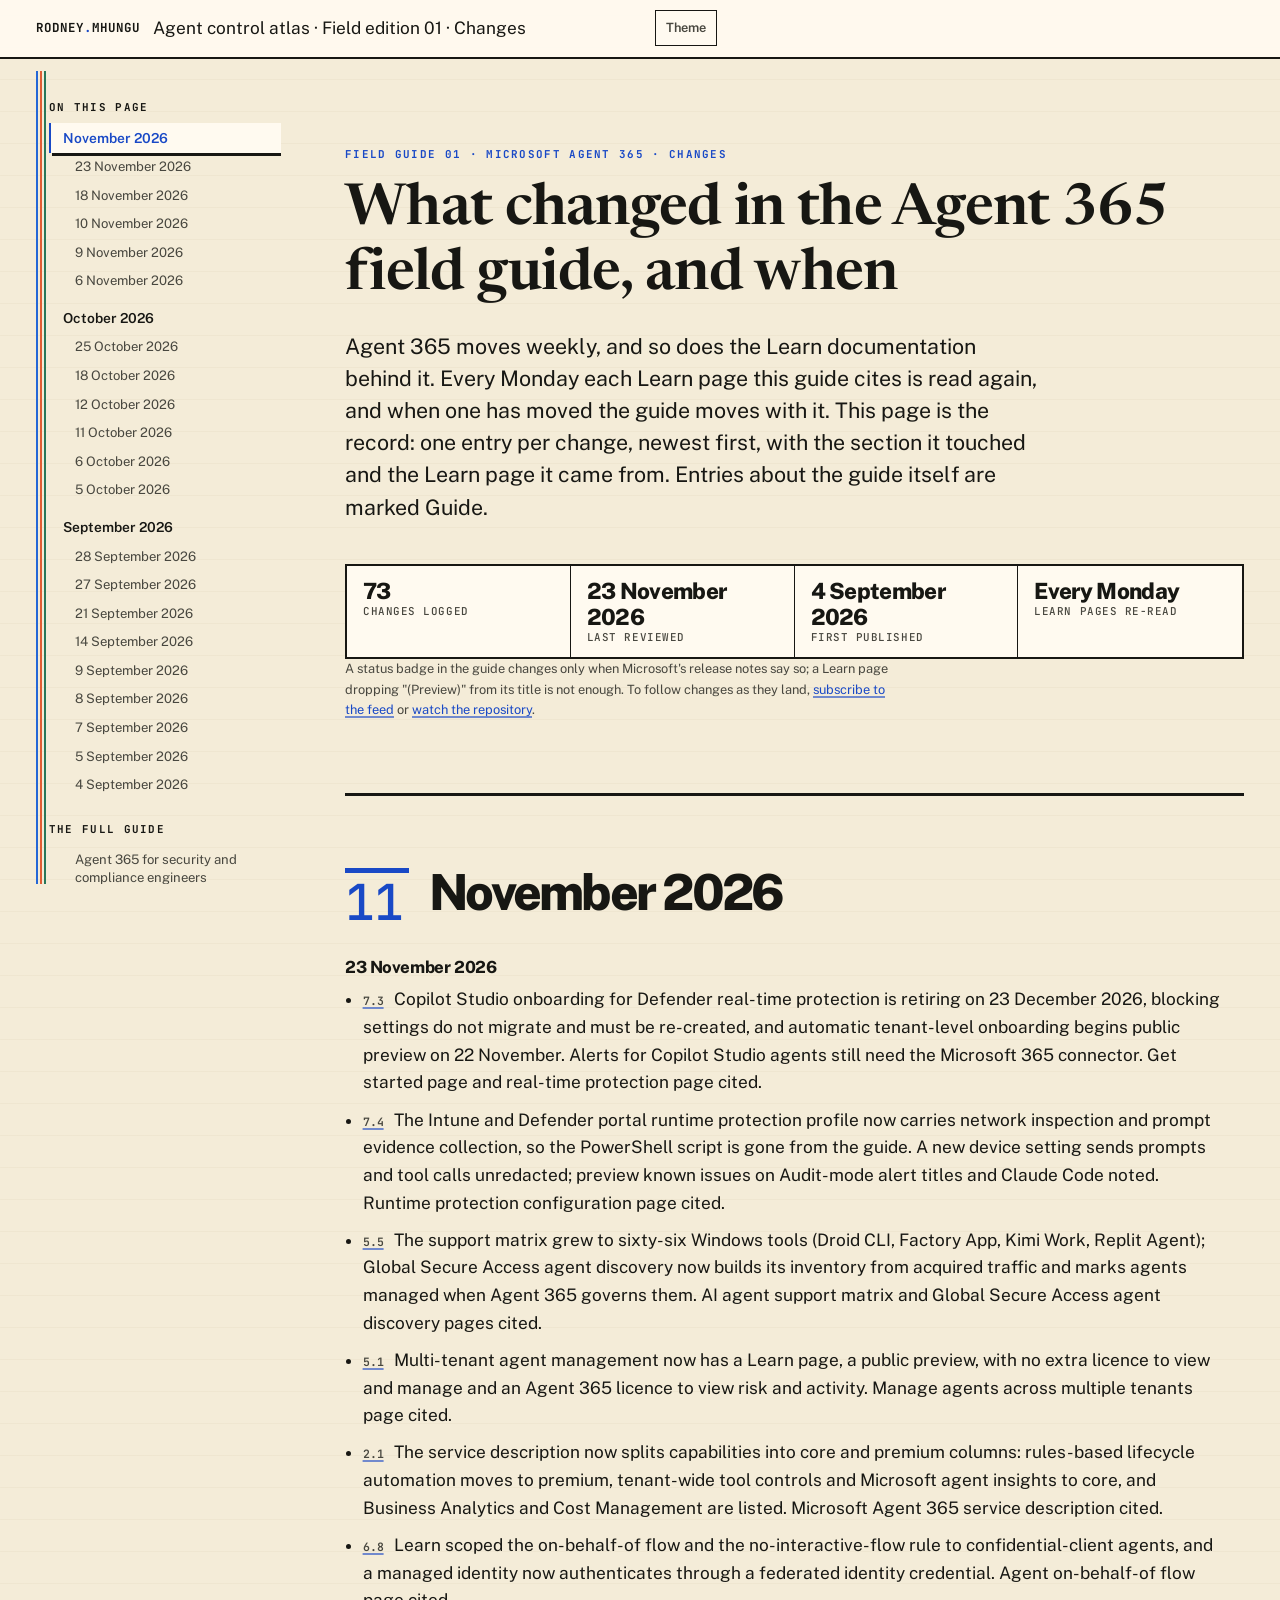
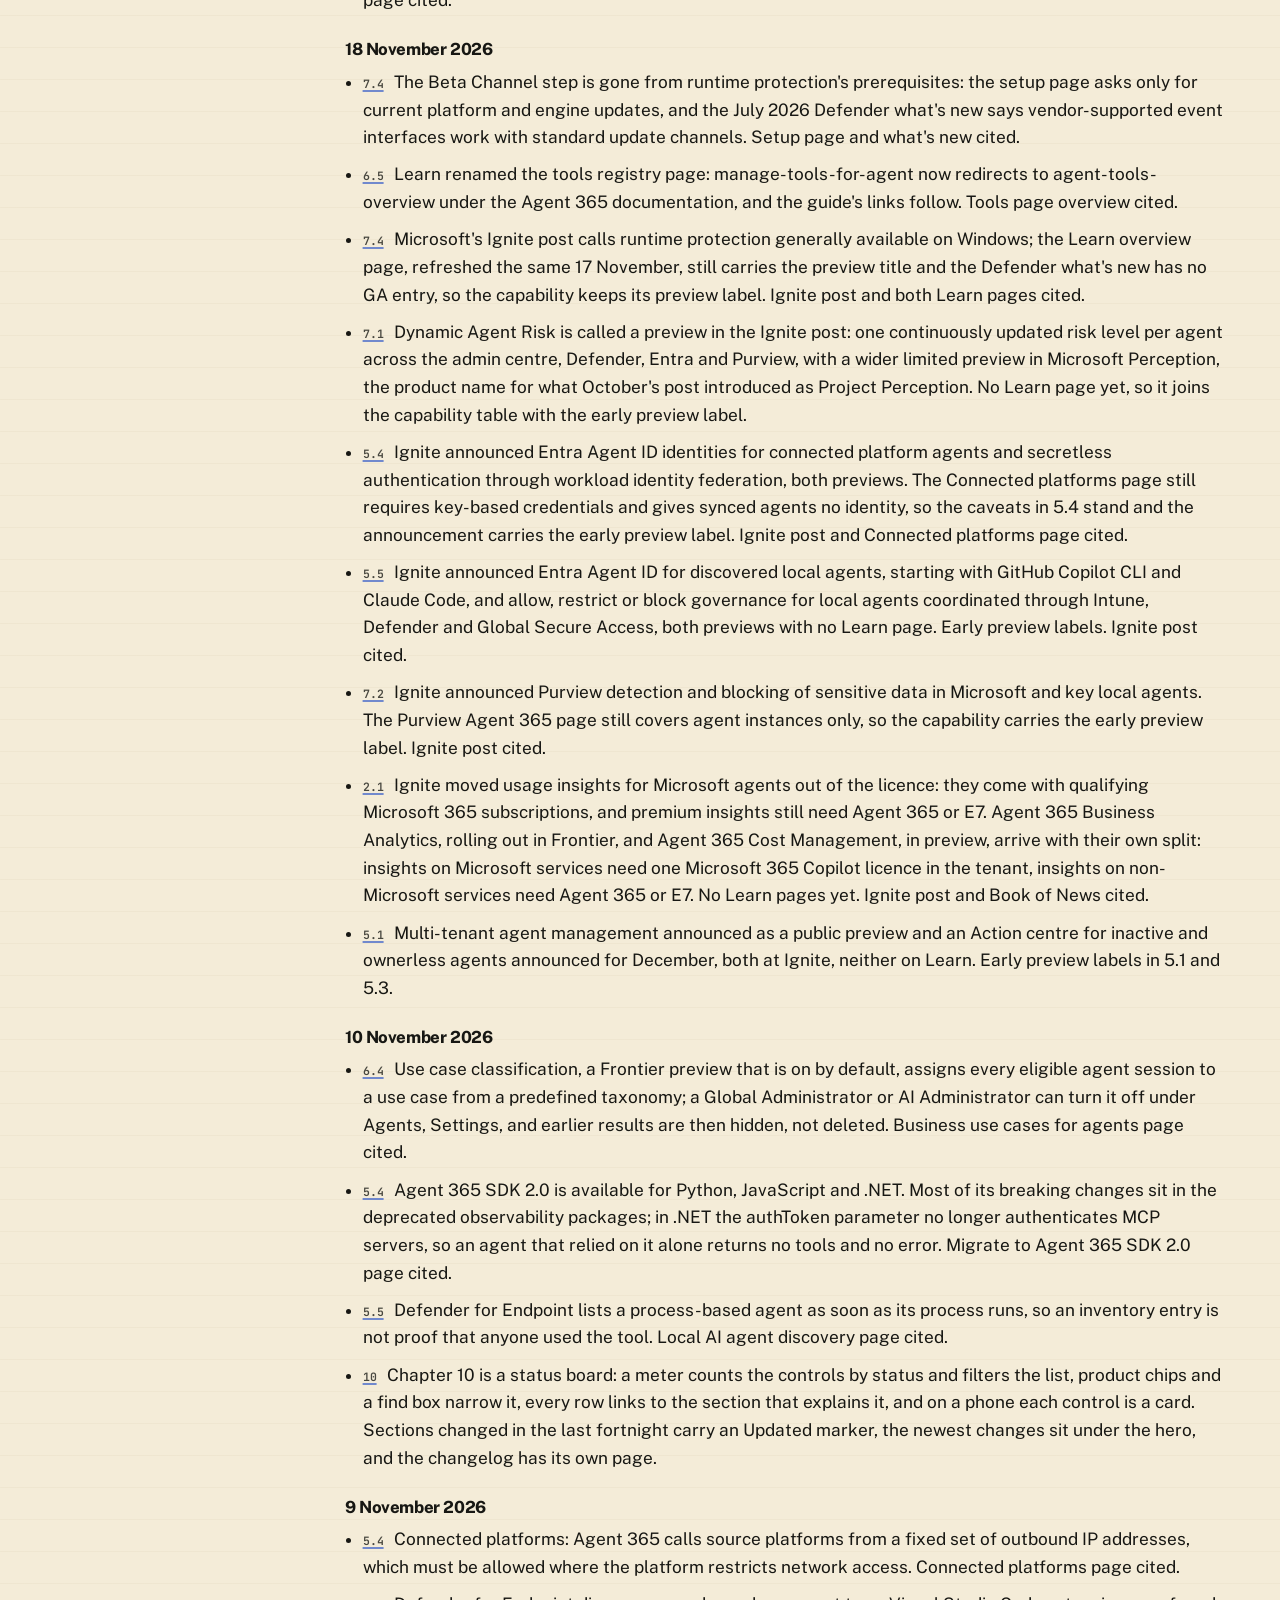
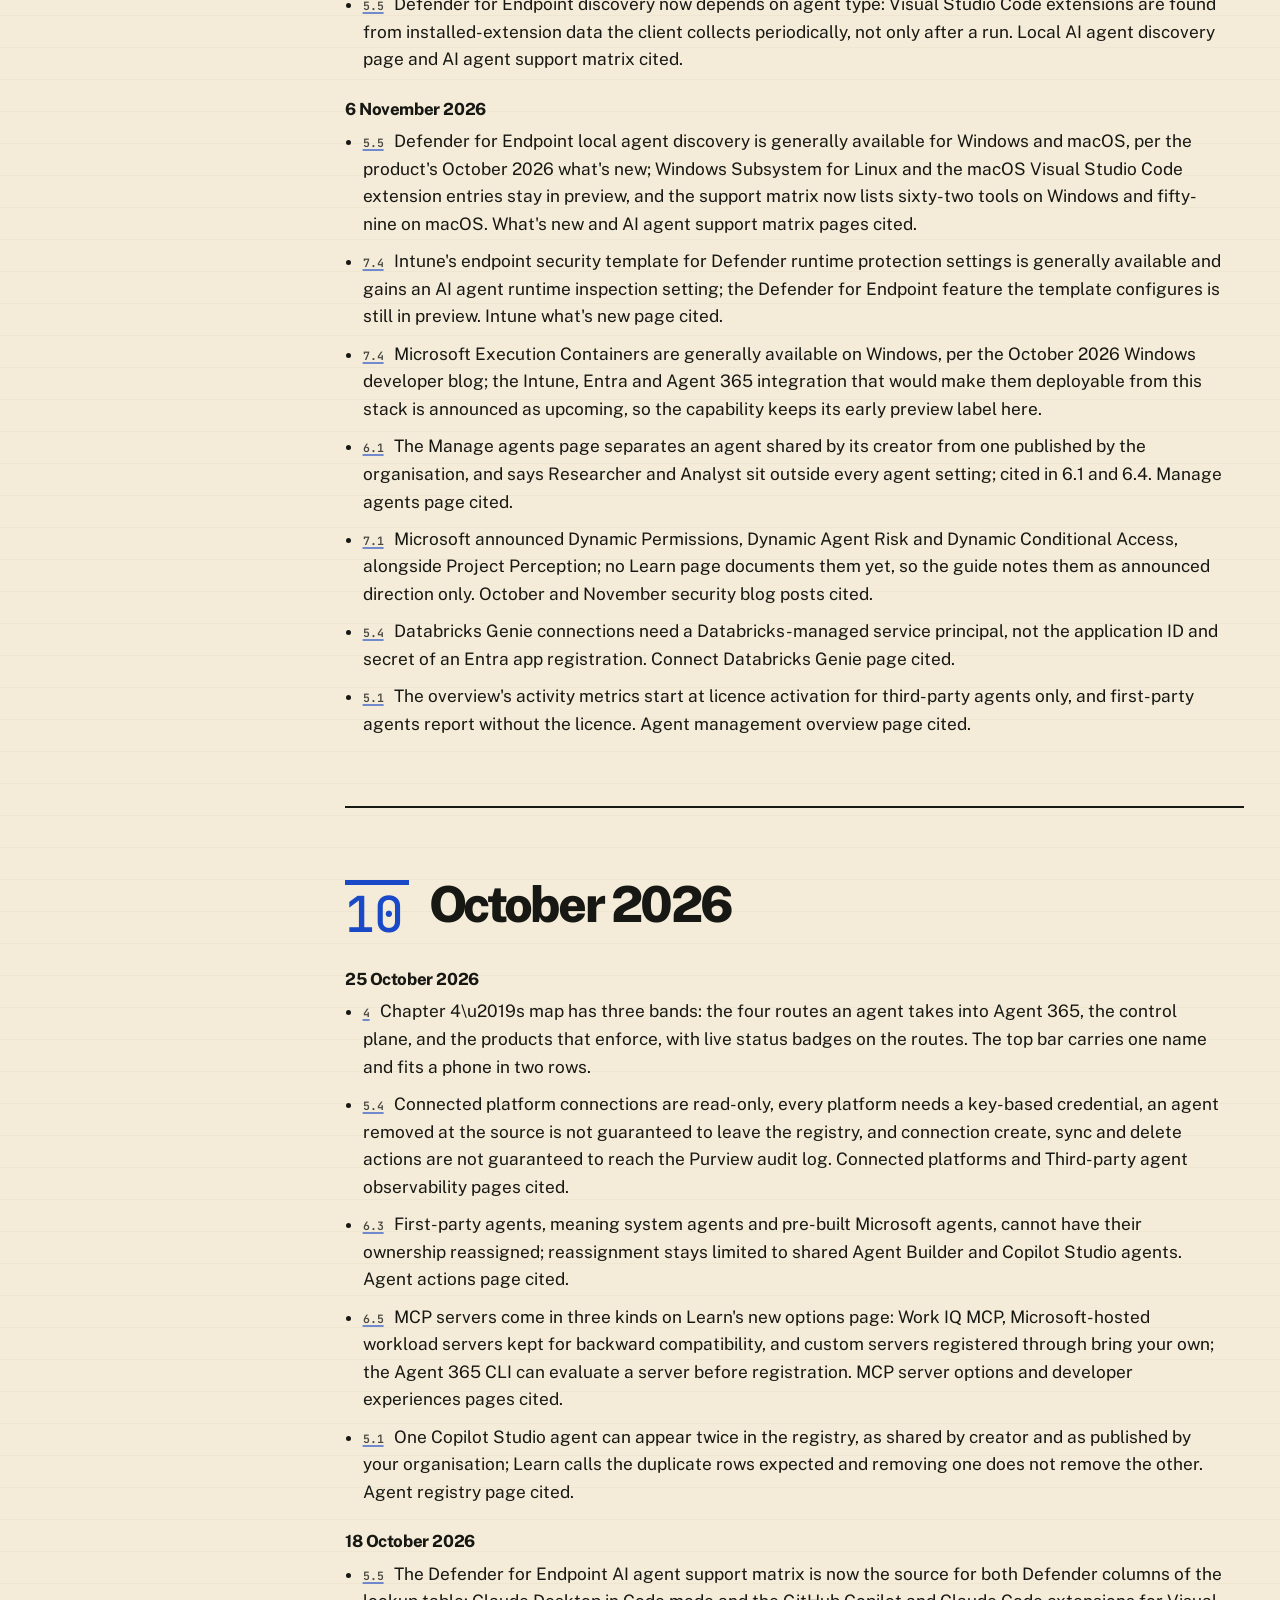
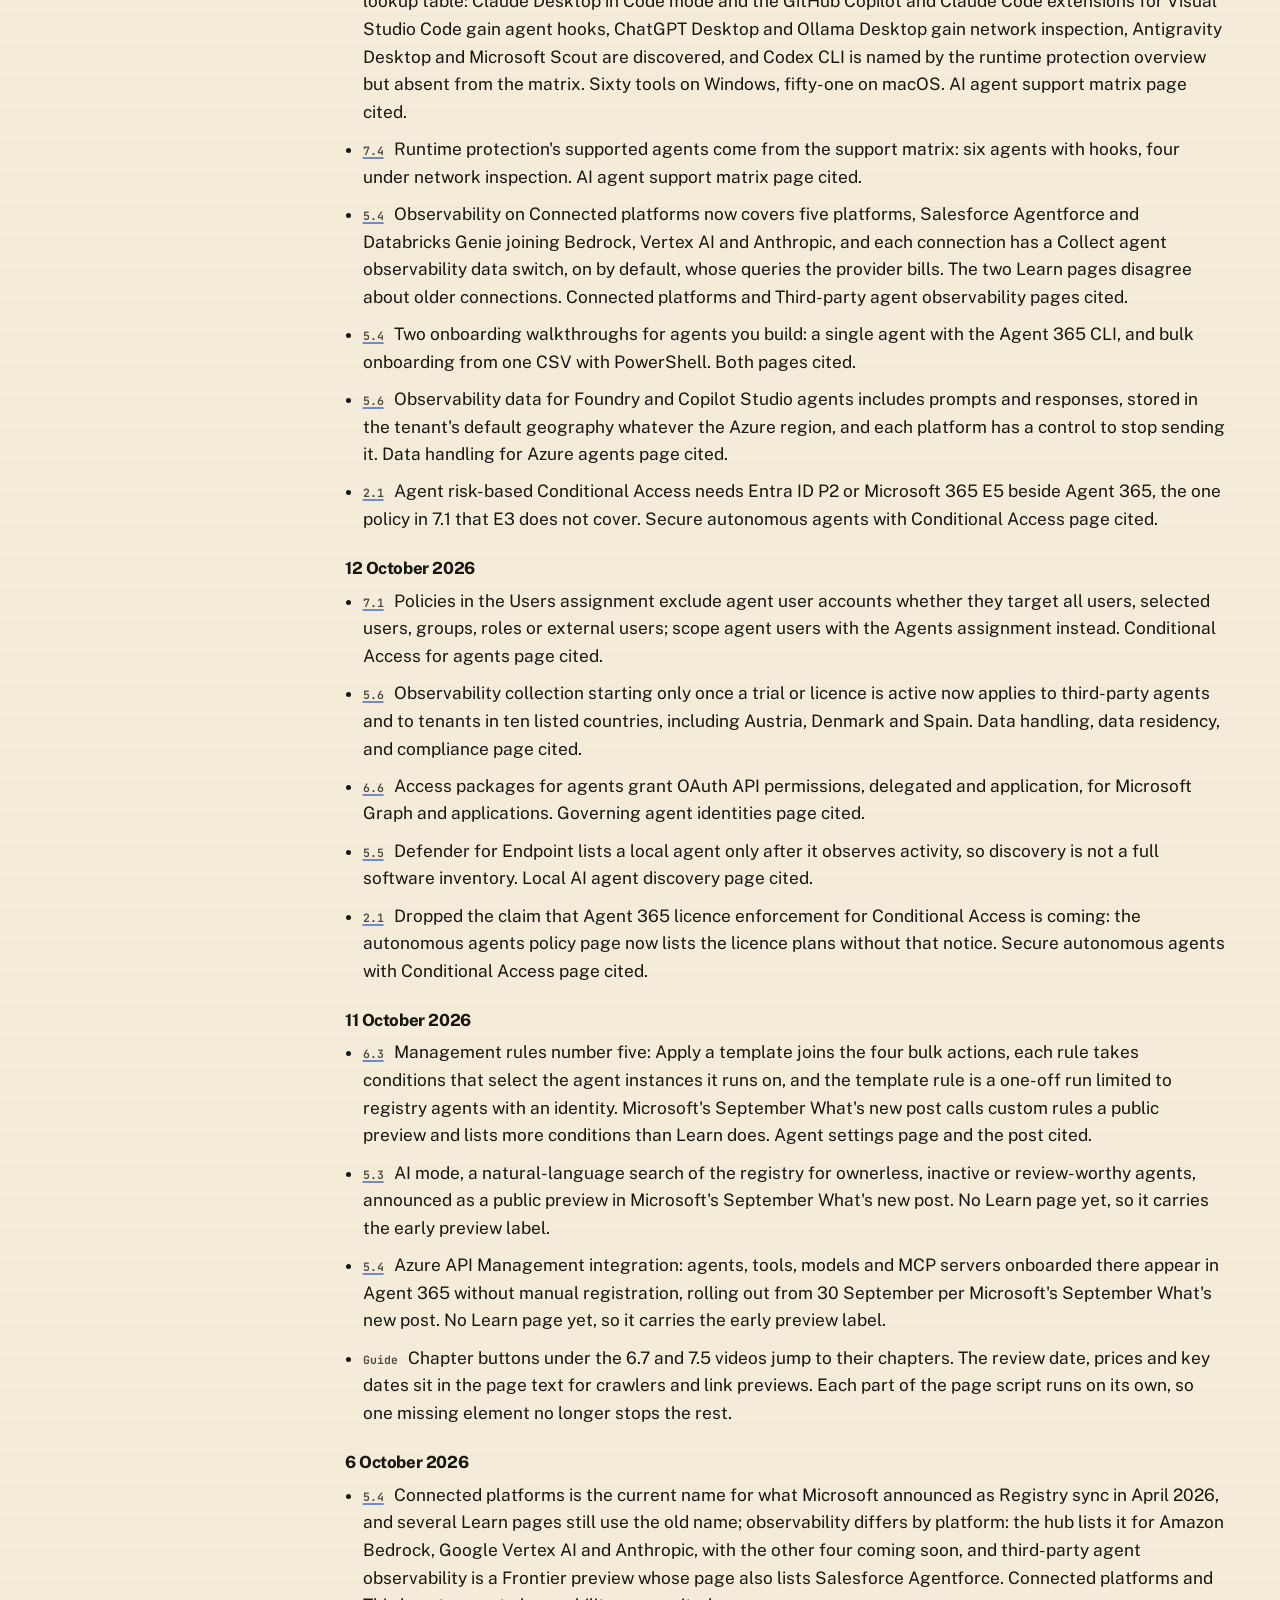
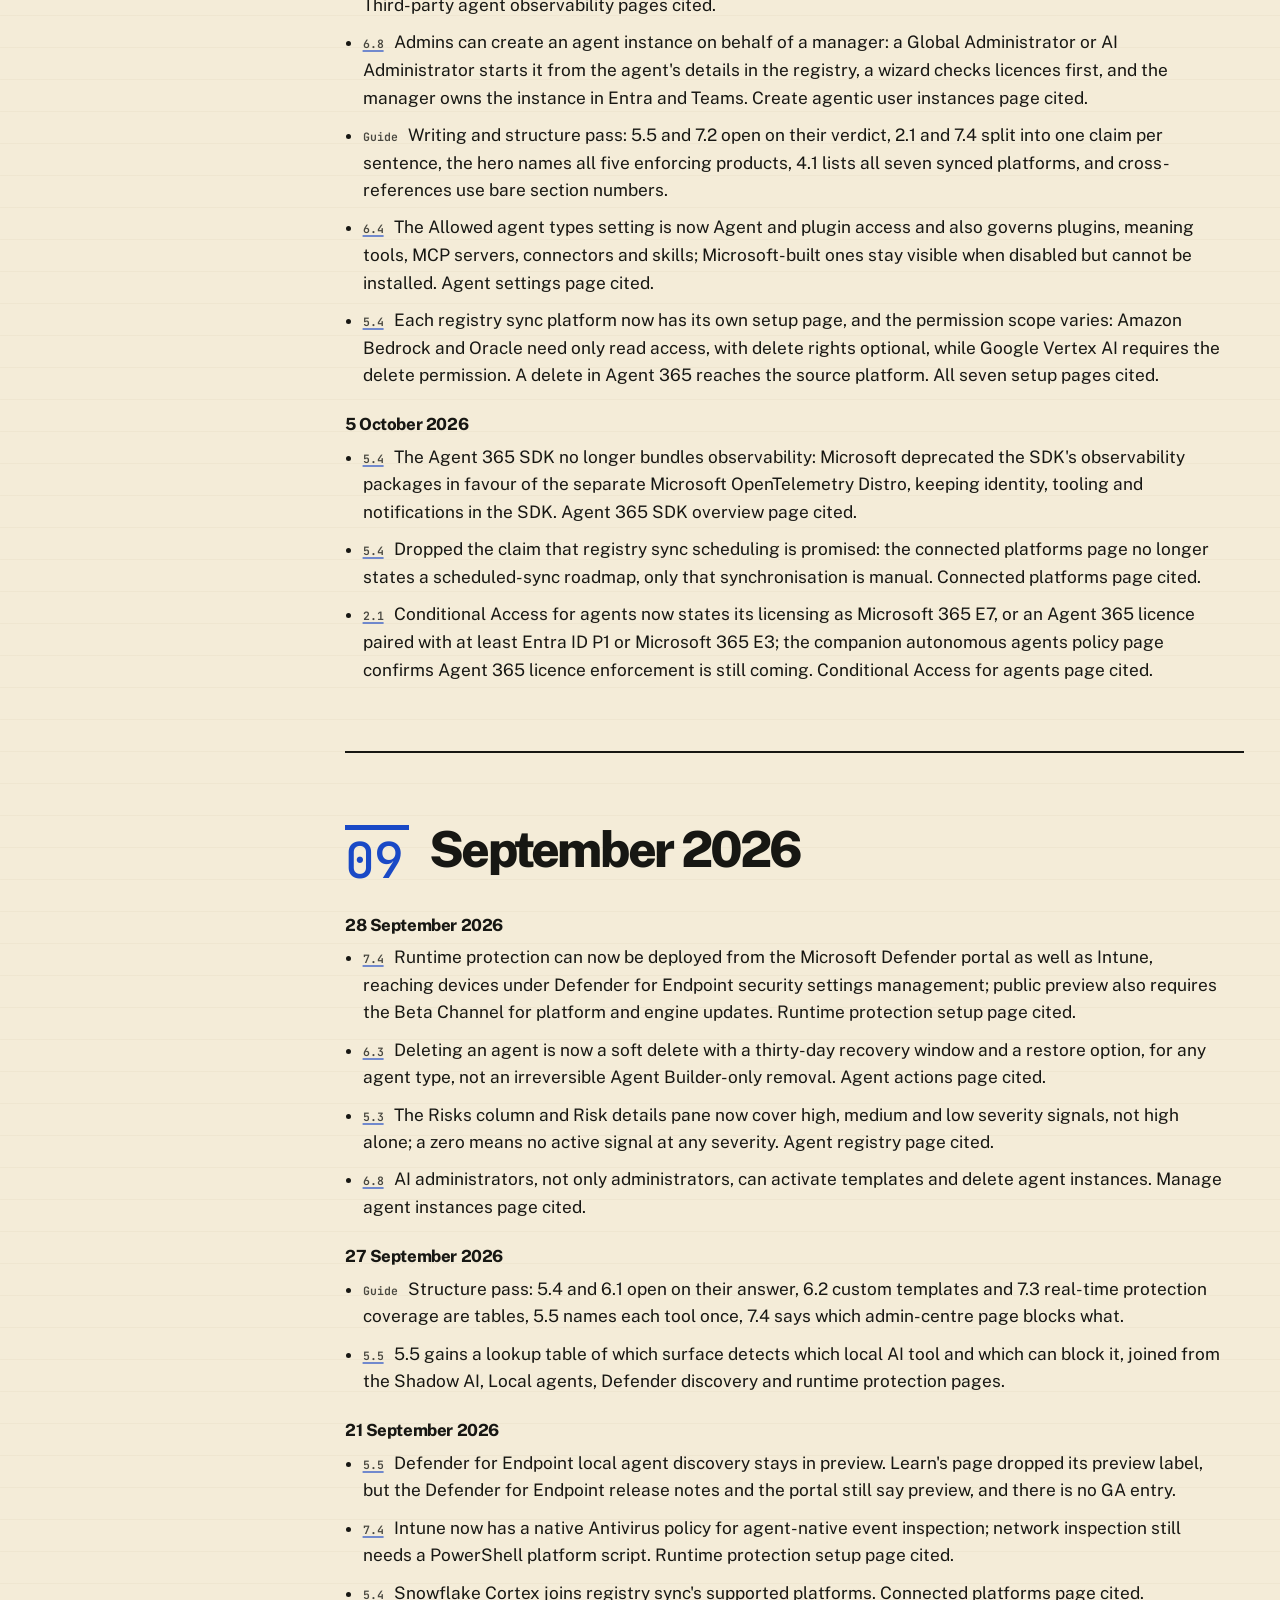
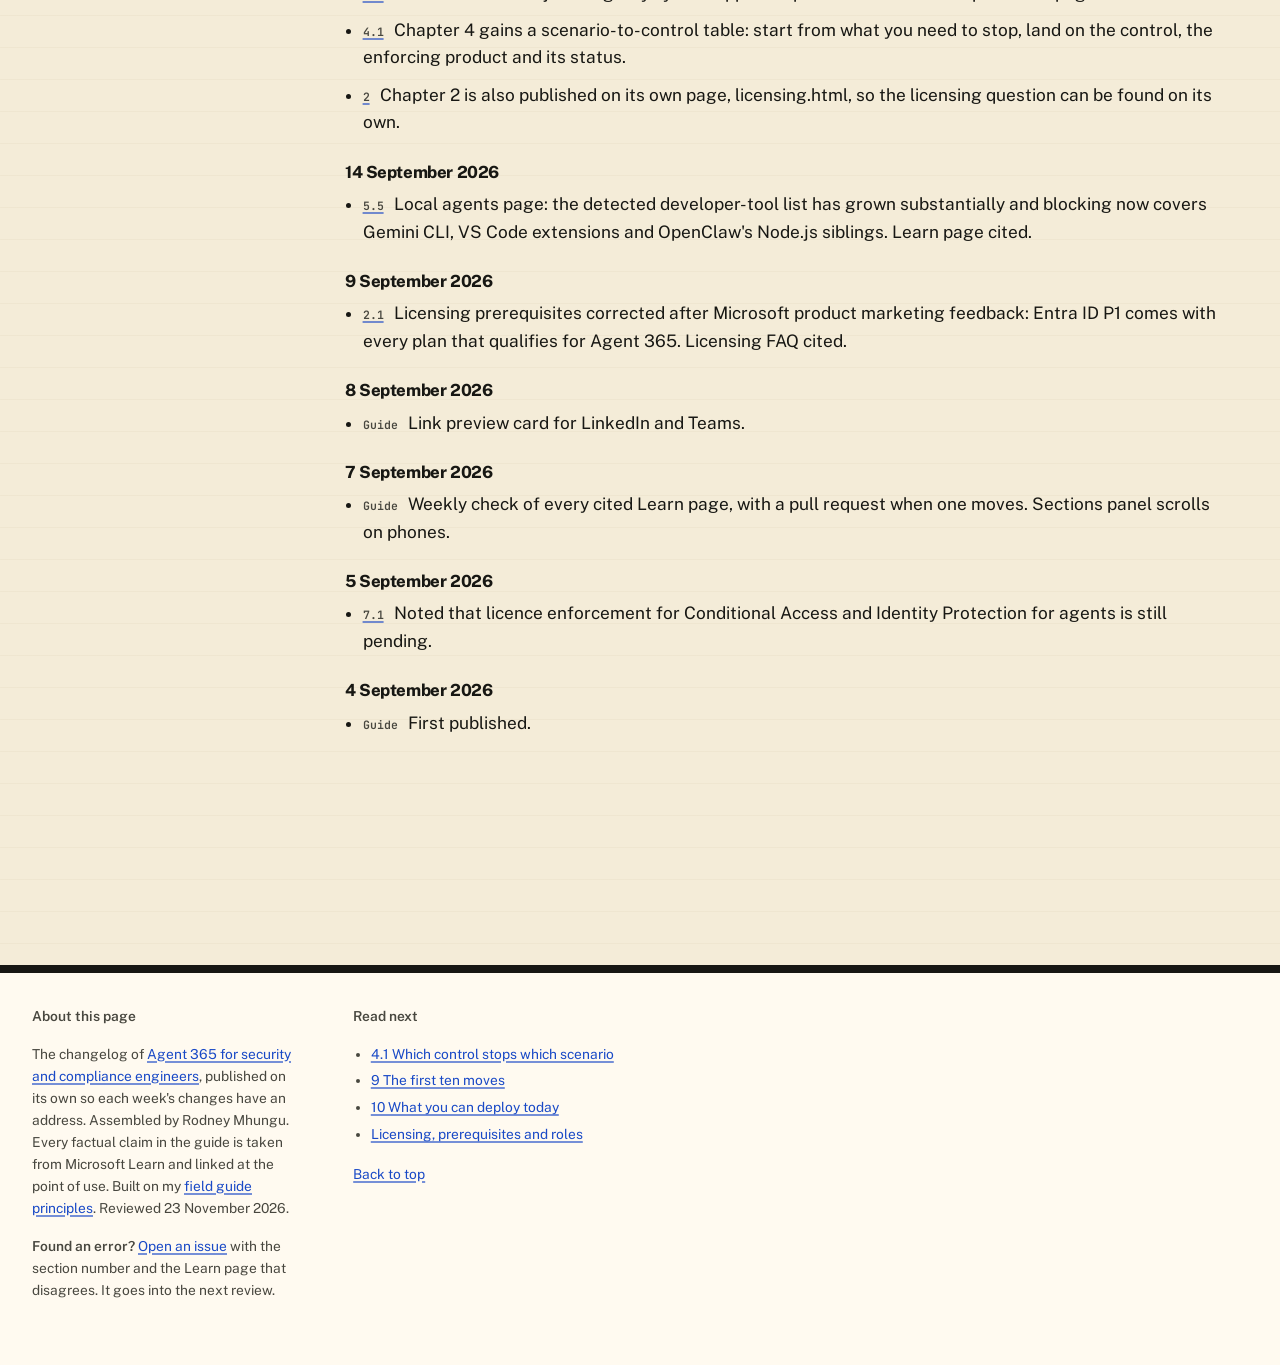
==== commit a2f269da: "chore: refresh Learn cache and propose guide edits" ====
--- a/changes.html
+++ b/changes.html
@@ -22,7 +22,7 @@
 <link rel="canonical" href="https://rodneymhungu.github.io/agent-365-guide/changes.html">
 <link rel="alternate" type="application/atom+xml" title="Changes to this guide" href="https://github.com/rodneymhungu/agent-365-guide/commits/main.atom">
 <script type="application/ld+json">
-{"@context":"https://schema.org","@type":"TechArticle","headline":"What changed in the Agent 365 field guide, and when","description":"Every change to the Agent 365 field guide for security and compliance engineers, dated, with the section it touched and the Microsoft Learn page behind it. Updated every Monday.","url":"https://rodneymhungu.github.io/agent-365-guide/changes.html","image":"https://rodneymhungu.github.io/agent-365-guide/images/og.png","datePublished":"2026-10-21","dateModified":"2026-11-18","inLanguage":"en-GB","author":{"@type":"Person","name":"Rodney Mhungu"},"isPartOf":{"@type":"TechArticle","name":"Agent 365 for security and compliance engineers","url":"https://rodneymhungu.github.io/agent-365-guide/"},"about":["Microsoft Agent 365","Microsoft Entra","Microsoft Purview","Microsoft Defender","Microsoft Intune"]}
+{"@context":"https://schema.org","@type":"TechArticle","headline":"What changed in the Agent 365 field guide, and when","description":"Every change to the Agent 365 field guide for security and compliance engineers, dated, with the section it touched and the Microsoft Learn page behind it. Updated every Monday.","url":"https://rodneymhungu.github.io/agent-365-guide/changes.html","image":"https://rodneymhungu.github.io/agent-365-guide/images/og.png","datePublished":"2026-10-21","dateModified":"2026-11-23","inLanguage":"en-GB","author":{"@type":"Person","name":"Rodney Mhungu"},"isPartOf":{"@type":"TechArticle","name":"Agent 365 for security and compliance engineers","url":"https://rodneymhungu.github.io/agent-365-guide/"},"about":["Microsoft Agent 365","Microsoft Entra","Microsoft Purview","Microsoft Defender","Microsoft Intune"]}
 </script>
 
 <!-- Status, dates, prices and the changelog live in a365-data.js; read the comment there before editing.
@@ -68,8 +68,8 @@
   <h1>What changed in the Agent 365 field guide, and when</h1>
   <p class="lede">Agent 365 moves weekly, and so does the Learn documentation behind it. Every Monday each Learn page this guide cites is read again, and when one has moved the guide moves with it. This page is the record: one entry per change, newest first, with the section it touched and the Learn page it came from. Entries about the guide itself are marked Guide.</p>
   <div class="field-stats" aria-label="Page summary">
-    <span><b data-static="changes-count">67</b> changes logged</span>
-    <span><b data-val="reviewed">18 November 2026</b> last reviewed</span>
+    <span><b data-static="changes-count">73</b> changes logged</span>
+    <span><b data-val="reviewed">23 November 2026</b> last reviewed</span>
     <span><b>4 September 2026</b> first published</span>
     <span><b>Every Monday</b> Learn pages re-read</span>
   </div>
@@ -79,6 +79,17 @@
 <!-- changes:start -->
 <section class="block" id="m2026-11">
   <div class="shead"><span class="n">11</span><h2>November 2026</h2></div>
+  <section id="d2026-11-23">
+  <h3>23 November 2026</h3>
+  <ul class="changes">
+    <li><b><a href="index.html#s7-3">7.3</a></b> Copilot Studio onboarding for Defender real-time protection is retiring on 23 December 2026, blocking settings do not migrate and must be re-created, and automatic tenant-level onboarding begins public preview on 22 November. Alerts for Copilot Studio agents still need the Microsoft 365 connector. Get started page and real-time protection page cited.</li>
+    <li><b><a href="index.html#s7-4">7.4</a></b> The Intune and Defender portal runtime protection profile now carries network inspection and prompt evidence collection, so the PowerShell script is gone from the guide. A new device setting sends prompts and tool calls unredacted; preview known issues on Audit-mode alert titles and Claude Code noted. Runtime protection configuration page cited.</li>
+    <li><b><a href="index.html#s5-5">5.5</a></b> The support matrix grew to sixty-six Windows tools (Droid CLI, Factory App, Kimi Work, Replit Agent); Global Secure Access agent discovery now builds its inventory from acquired traffic and marks agents managed when Agent 365 governs them. AI agent support matrix and Global Secure Access agent discovery pages cited.</li>
+    <li><b><a href="index.html#s5-1">5.1</a></b> Multi-tenant agent management now has a Learn page, a public preview, with no extra licence to view and manage and an Agent 365 licence to view risk and activity. Manage agents across multiple tenants page cited.</li>
+    <li><b><a href="index.html#s2-1">2.1</a></b> The service description now splits capabilities into core and premium columns: rules-based lifecycle automation moves to premium, tenant-wide tool controls and Microsoft agent insights to core, and Business Analytics and Cost Management are listed. Microsoft Agent 365 service description cited.</li>
+    <li><b><a href="index.html#s6-8">6.8</a></b> Learn scoped the on-behalf-of flow and the no-interactive-flow rule to confidential-client agents, and a managed identity now authenticates through a federated identity credential. Agent on-behalf-of flow page cited.</li>
+  </ul>
+  </section>
   <section id="d2026-11-18">
   <h3>18 November 2026</h3>
   <ul class="changes">
@@ -258,7 +269,7 @@
   <div class="in">
     <div>
       <p><strong>About this page</strong></p>
-      <p>The changelog of <a href="index.html">Agent 365 for security and compliance engineers</a>, published on its own so each week's changes have an address. Assembled by Rodney Mhungu. Every factual claim in the guide is taken from Microsoft Learn and linked at the point of use. Built on my <a href="https://github.com/rodneymhungu/field-guide-principles" target="_blank" rel="noopener">field guide principles</a>. Reviewed <span data-val="reviewed">18 November 2026</span>.</p>
+      <p>The changelog of <a href="index.html">Agent 365 for security and compliance engineers</a>, published on its own so each week's changes have an address. Assembled by Rodney Mhungu. Every factual claim in the guide is taken from Microsoft Learn and linked at the point of use. Built on my <a href="https://github.com/rodneymhungu/field-guide-principles" target="_blank" rel="noopener">field guide principles</a>. Reviewed <span data-val="reviewed">23 November 2026</span>.</p>
       <p><strong>Found an error?</strong> <a href="https://github.com/rodneymhungu/agent-365-guide/issues/new?title=Correction%3A%20&amp;labels=correction" target="_blank" rel="noopener">Open an issue</a> with the section number and the Learn page that disagrees. It goes into the next review.</p>
     </div>
     <div>
